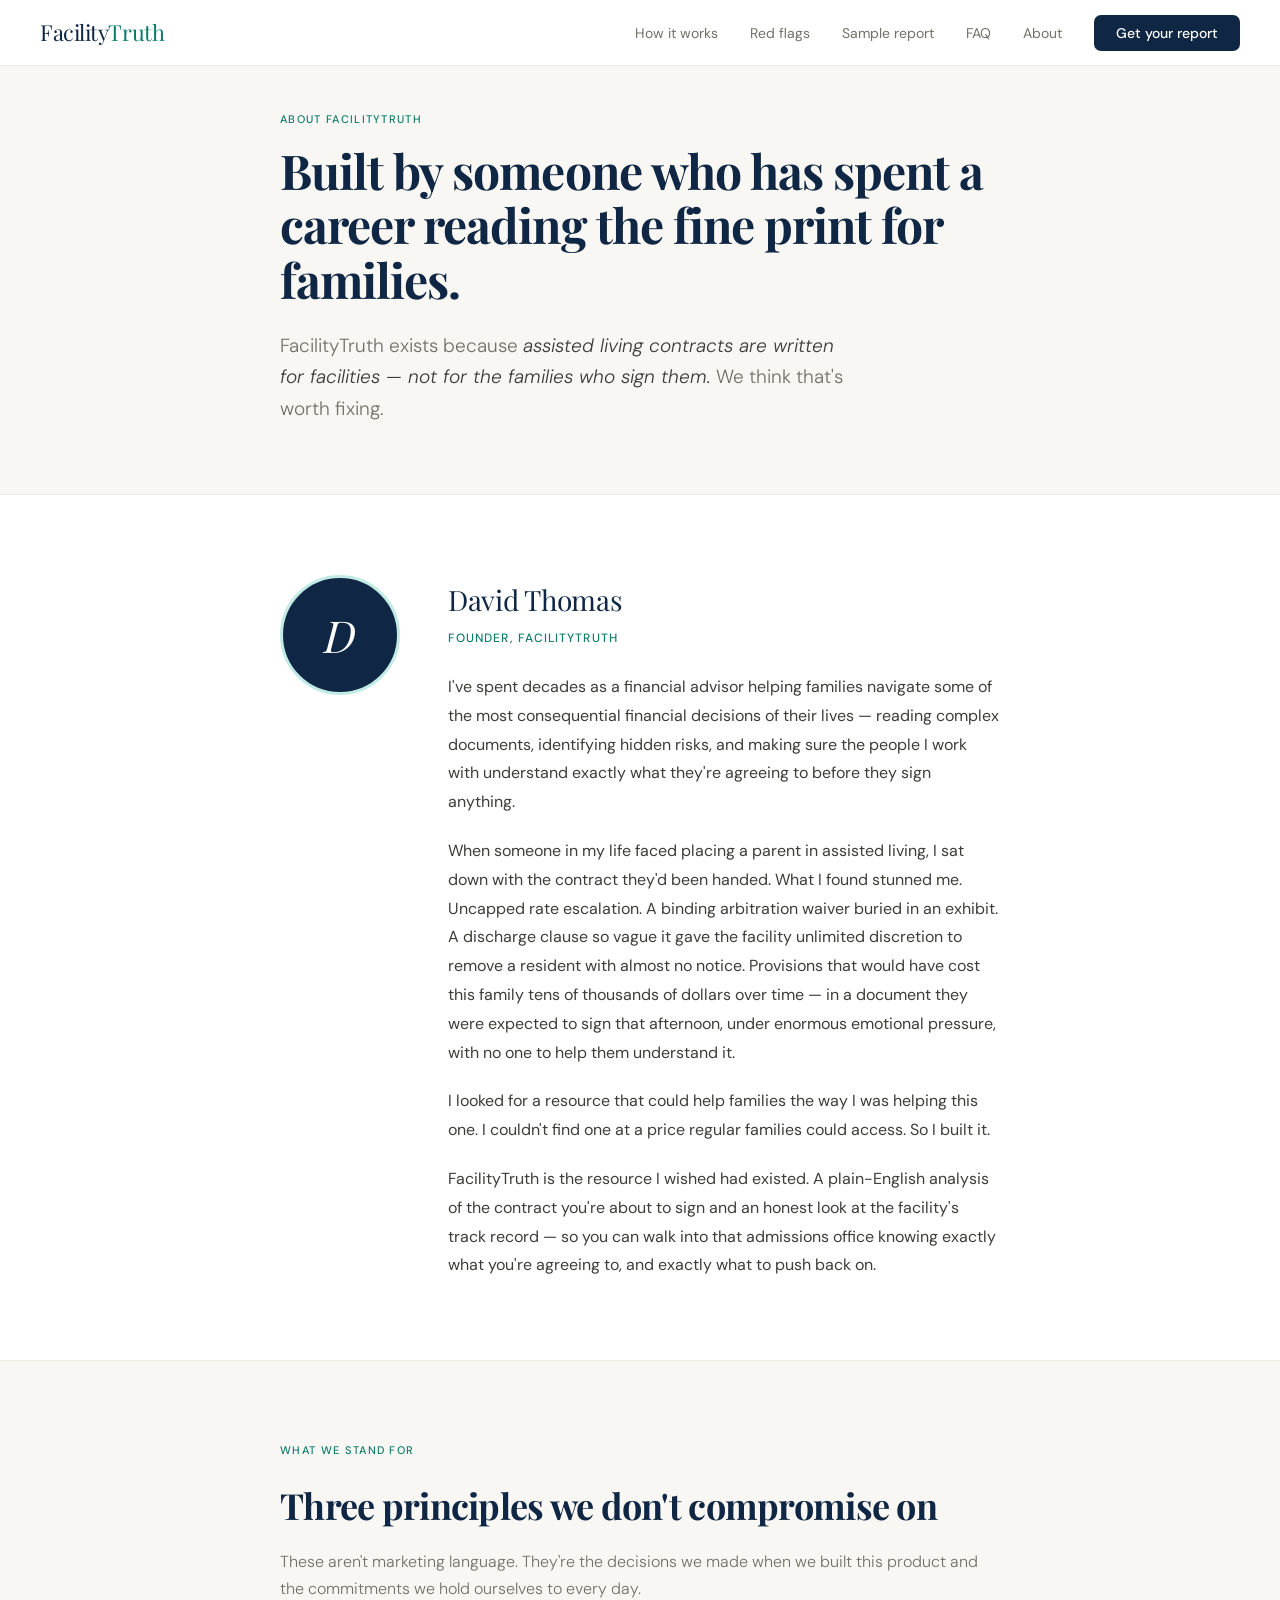
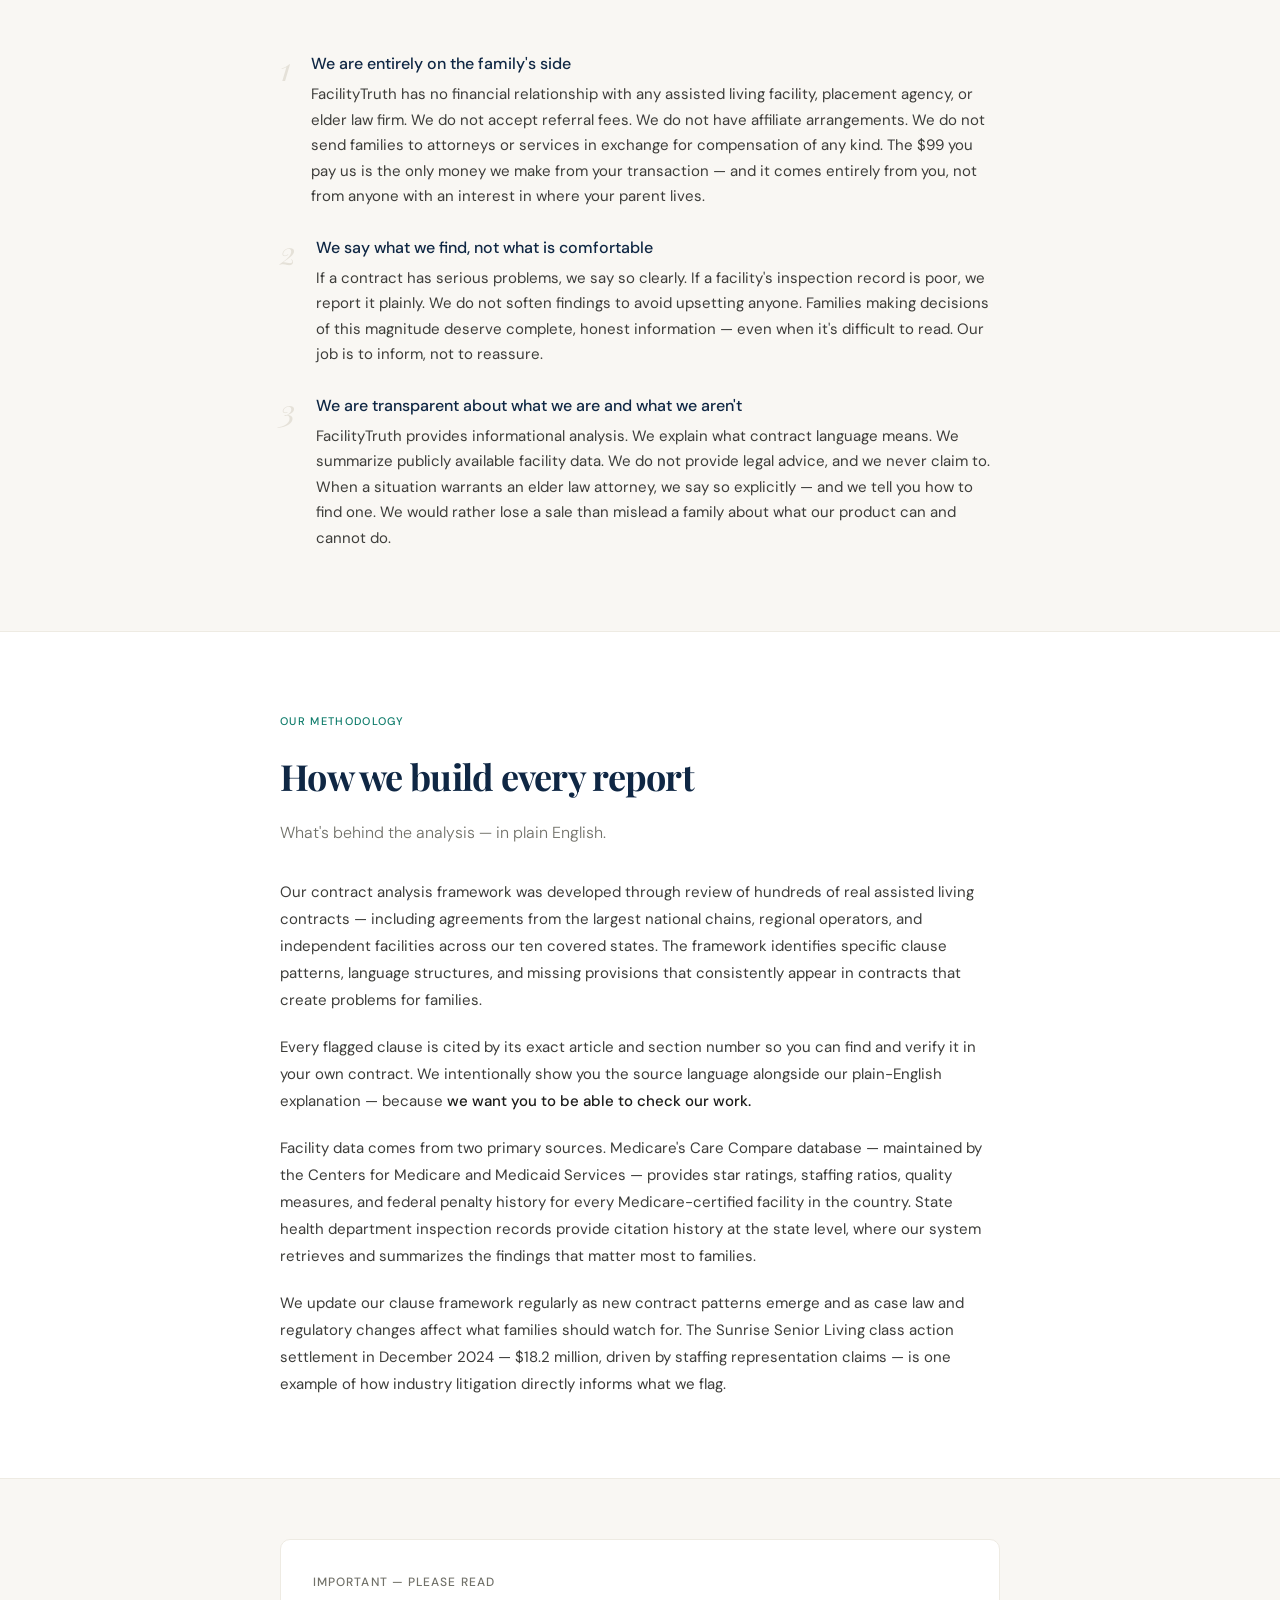
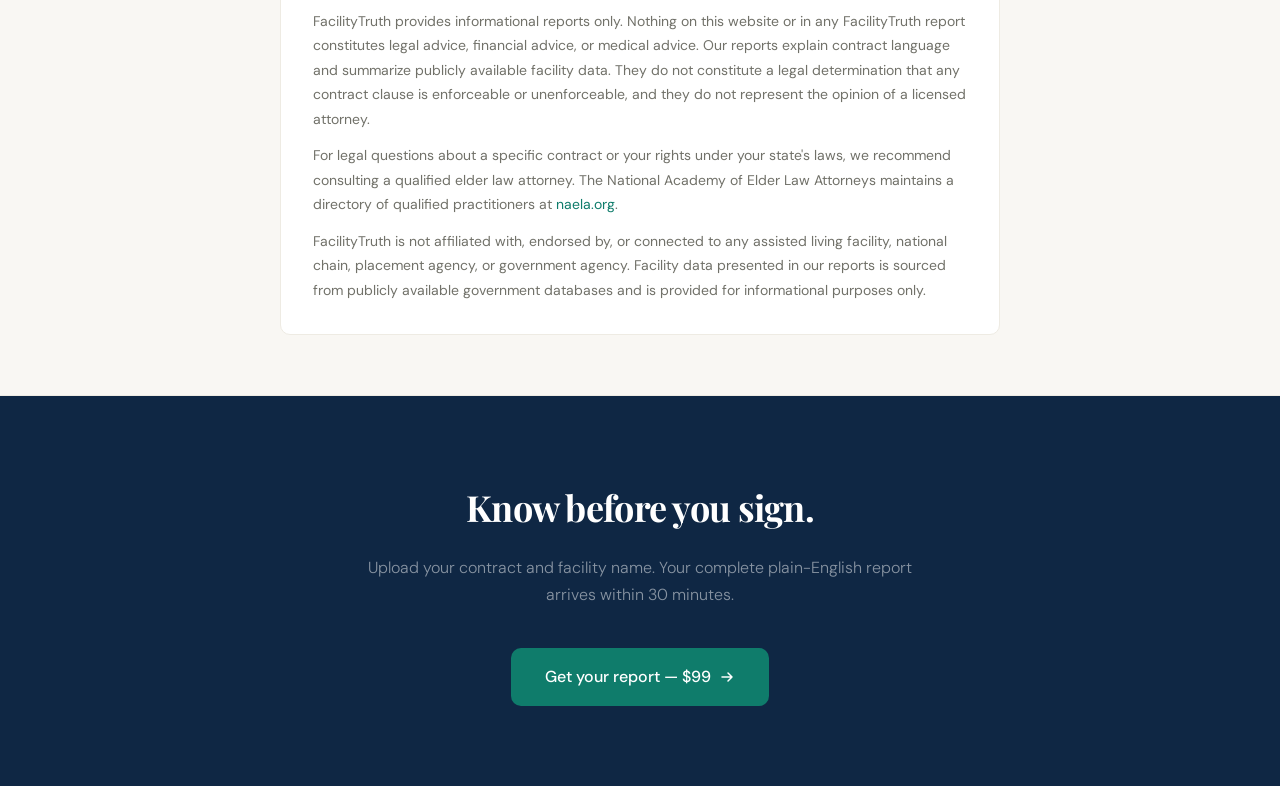
==== about.html @ b8c44426 "Add files via upload" ====
<!DOCTYPE html>
<html lang="en">
<head>
<meta charset="UTF-8">
<meta name="viewport" content="width=device-width, initial-scale=1.0">
<title>About — FacilityTruth</title>
<meta name="description" content="FacilityTruth was built by David Thomas, a financial advisor with decades of experience helping families navigate complex financial decisions.">
<link rel="preconnect" href="https://fonts.googleapis.com">
<link href="https://fonts.googleapis.com/css2?family=Playfair+Display:ital,wght@0,400;0,600;1,400&family=DM+Sans:opsz,wght@9..40,300;9..40,400;9..40,500&display=swap" rel="stylesheet">
<style>
  :root {
    --navy:#0f2744;--navy2:#1a3a5c;--teal:#0f7c6b;--teal2:#1a9e8a;
    --teal-lt:#e8f6f4;--teal-md:#c2ebe5;
    --ink:#1c1c1a;--ink2:#3d3d3a;--ink3:#717169;
    --paper:#f9f7f3;--paper2:#eeebe3;--paper3:#e5e1d8;--white:#ffffff;
    --green:#2a7d4a;--green-lt:#edf7f0;--green-md:#b8e0c8;
    --serif:'Playfair Display',Georgia,serif;
    --sans:'DM Sans',system-ui,sans-serif;
    --radius:10px;
    --shadow-lg:0 8px 40px rgba(15,39,68,0.10);
  }
  *,*::before,*::after{box-sizing:border-box;margin:0;padding:0;}
  html{scroll-behavior:smooth;}
  body{font-family:var(--sans);background:var(--white);color:var(--ink);font-size:17px;line-height:1.75;-webkit-font-smoothing:antialiased;}

  nav{position:fixed;top:0;left:0;right:0;z-index:100;background:rgba(255,255,255,0.96);backdrop-filter:blur(10px);border-bottom:1px solid var(--paper2);padding:0 2.5rem;height:66px;display:flex;align-items:center;justify-content:space-between;}
  .nav-logo{font-family:var(--serif);font-size:22px;color:var(--navy);text-decoration:none;letter-spacing:-0.02em;}
  .nav-logo span{color:var(--teal);}
  .nav-links{display:flex;align-items:center;gap:2rem;list-style:none;}
  .nav-links a{color:var(--ink3);text-decoration:none;font-size:14px;transition:color 0.2s;}
  .nav-links a:hover{color:var(--navy);}
  .nav-cta{background:var(--navy)!important;color:var(--white)!important;padding:9px 22px!important;border-radius:7px!important;font-weight:500!important;font-size:14px!important;}
  .nav-cta:hover{background:var(--navy2)!important;color:var(--white)!important;}

  /* HERO */
  .about-hero{background:var(--paper);border-bottom:1px solid var(--paper2);padding:110px 2.5rem 70px;}
  .about-hero-inner{max-width:720px;margin:0 auto;}
  .section-label{font-size:11px;font-weight:500;letter-spacing:0.12em;text-transform:uppercase;color:var(--teal);margin-bottom:0.875rem;}
  .about-hero h1{font-family:var(--serif);font-size:clamp(28px,4vw,48px);color:var(--navy);line-height:1.13;letter-spacing:-0.02em;margin-bottom:1.5rem;}
  .about-hero-sub{font-size:19px;color:var(--ink3);font-weight:300;line-height:1.65;max-width:580px;}
  .about-hero-sub em{font-style:italic;color:var(--ink2);}

  /* FOUNDER */
  .founder{background:var(--white);padding:80px 2.5rem;border-bottom:1px solid var(--paper2);}
  .founder-inner{max-width:720px;margin:0 auto;display:grid;grid-template-columns:auto 1fr;gap:3rem;align-items:start;}
  .founder-avatar{width:120px;height:120px;background:var(--navy);border-radius:50%;display:flex;align-items:center;justify-content:center;font-family:var(--serif);font-size:44px;color:var(--white);flex-shrink:0;border:3px solid var(--teal-md);font-style:italic;}
  .founder-name{font-family:var(--serif);font-size:28px;color:var(--navy);letter-spacing:-0.01em;margin-bottom:4px;}
  .founder-role{font-size:12px;font-weight:500;color:var(--teal);letter-spacing:0.09em;text-transform:uppercase;margin-bottom:1.5rem;}
  .founder-bio p{font-size:16px;color:var(--ink2);line-height:1.8;margin-bottom:1.25rem;}
  .founder-bio p:last-child{margin-bottom:0;}
  .founder-bio p em{font-style:italic;font-family:var(--serif);font-size:17px;color:var(--ink);}

  /* PRINCIPLES */
  .principles{background:var(--paper);padding:80px 2.5rem;border-bottom:1px solid var(--paper2);}
  .principles-inner{max-width:720px;margin:0 auto;}
  .principles h2{font-family:var(--serif);font-size:clamp(24px,3vw,36px);color:var(--navy);letter-spacing:-0.02em;margin-bottom:0.75rem;}
  .principles-sub{font-size:16px;color:var(--ink3);font-weight:300;margin-bottom:3rem;line-height:1.65;}
  .principle-list{display:flex;flex-direction:column;gap:1.5rem;}
  .principle-item{display:grid;grid-template-columns:auto 1fr;gap:1.25rem;align-items:start;}
  .principle-num{font-family:var(--serif);font-size:32px;color:var(--paper3);line-height:1;font-style:italic;padding-top:2px;}
  .principle-title{font-size:16px;font-weight:500;color:var(--navy);margin-bottom:4px;}
  .principle-body{font-size:15px;color:var(--ink2);line-height:1.7;}

  /* METHODOLOGY */
  .methodology{background:var(--white);padding:80px 2.5rem;border-bottom:1px solid var(--paper2);}
  .methodology-inner{max-width:720px;margin:0 auto;}
  .methodology h2{font-family:var(--serif);font-size:clamp(24px,3vw,36px);color:var(--navy);letter-spacing:-0.02em;margin-bottom:0.75rem;}
  .methodology-sub{font-size:16px;color:var(--ink3);font-weight:300;margin-bottom:2rem;line-height:1.65;}
  .methodology-body p{font-size:15px;color:var(--ink2);line-height:1.8;margin-bottom:1.25rem;}
  .methodology-body p:last-child{margin-bottom:0;}
  .methodology-body strong{color:var(--ink);font-weight:500;}

  /* DISCLAIMER */
  .disclaimer{background:var(--paper);padding:60px 2.5rem;border-bottom:1px solid var(--paper2);}
  .disclaimer-inner{max-width:720px;margin:0 auto;}
  .disclaimer-box{background:var(--white);border:1px solid var(--paper2);border-radius:var(--radius);padding:2rem;}
  .disclaimer-title{font-size:12px;font-weight:500;letter-spacing:0.09em;text-transform:uppercase;color:var(--ink3);margin-bottom:1rem;}
  .disclaimer-body p{font-size:14px;color:var(--ink3);line-height:1.75;margin-bottom:0.75rem;}
  .disclaimer-body p:last-child{margin-bottom:0;}
  .disclaimer-body a{color:var(--teal);text-decoration:none;}
  .disclaimer-body a:hover{text-decoration:underline;}

  /* CTA */
  .about-cta{background:var(--navy);padding:80px 2.5rem;}
  .about-cta-inner{max-width:560px;margin:0 auto;text-align:center;}
  .about-cta h2{font-family:var(--serif);font-size:clamp(24px,3vw,36px);color:var(--white);letter-spacing:-0.02em;margin-bottom:1rem;}
  .about-cta p{font-size:16px;color:rgba(255,255,255,0.5);font-weight:300;margin-bottom:2.5rem;line-height:1.65;}
  .btn-cta{background:var(--teal);color:var(--white);padding:15px 34px;border-radius:var(--radius);font-size:16px;font-weight:500;text-decoration:none;display:inline-flex;align-items:center;gap:8px;transition:background 0.2s,transform 0.15s;}
  .btn-cta:hover{background:var(--teal2);transform:translateY(-1px);}

  @media(max-width:640px){
    .nav-links{display:none;}
    .founder-inner{grid-template-columns:1fr;}
    .founder-avatar{width:80px;height:80px;font-size:30px;}
    .principle-item{grid-template-columns:1fr;}
    .principle-num{display:none;}
  }
</style>
</head>
<body>

<nav>
  <a href="index.html" class="nav-logo">Facility<span>Truth</span></a>
  <ul class="nav-links">
    <li><a href="how-it-works.html">How it works</a></li>
    <li><a href="red-flags.html">Red flags</a></li>
    <li><a href="sample-report.html">Sample report</a></li>
    <li><a href="faq.html">FAQ</a></li>
    <li><a href="about.html">About</a></li>
    <li><a href="index.html#get-report" class="nav-cta">Get your report</a></li>
  </ul>
</nav>

<!-- HERO -->
<section class="about-hero">
  <div class="about-hero-inner">
    <div class="section-label">About FacilityTruth</div>
    <h1>Built by someone who has spent a career reading the fine print for families.</h1>
    <p class="about-hero-sub">FacilityTruth exists because <em>assisted living contracts are written for facilities — not for the families who sign them.</em> We think that's worth fixing.</p>
  </div>
</section>

<!-- FOUNDER -->
<section class="founder">
  <div class="founder-inner">
    <div class="founder-avatar">D</div>
    <div>
      <div class="founder-name">David Thomas</div>
      <div class="founder-role">Founder, FacilityTruth</div>
      <div class="founder-bio">
        <p>I've spent decades as a financial advisor helping families navigate some of the most consequential financial decisions of their lives — reading complex documents, identifying hidden risks, and making sure the people I work with understand exactly what they're agreeing to before they sign anything.</p>
        <p>When someone in my life faced placing a parent in assisted living, I sat down with the contract they'd been handed. What I found stunned me. Uncapped rate escalation. A binding arbitration waiver buried in an exhibit. A discharge clause so vague it gave the facility unlimited discretion to remove a resident with almost no notice. Provisions that would have cost this family tens of thousands of dollars over time — in a document they were expected to sign that afternoon, under enormous emotional pressure, with no one to help them understand it.</p>
        <p>I looked for a resource that could help families the way I was helping this one. I couldn't find one at a price regular families could access. So I built it.</p>
        <p>FacilityTruth is the resource I wished had existed. A plain-English analysis of the contract you're about to sign and an honest look at the facility's track record — so you can walk into that admissions office knowing exactly what you're agreeing to, and exactly what to push back on.</p>
      </div>
    </div>
  </div>
</section>

<!-- PRINCIPLES -->
<section class="principles">
  <div class="principles-inner">
    <div class="section-label">What we stand for</div>
    <h2>Three principles we don't compromise on</h2>
    <p class="principles-sub">These aren't marketing language. They're the decisions we made when we built this product and the commitments we hold ourselves to every day.</p>
    <div class="principle-list">
      <div class="principle-item">
        <div class="principle-num">1</div>
        <div>
          <div class="principle-title">We are entirely on the family's side</div>
          <div class="principle-body">FacilityTruth has no financial relationship with any assisted living facility, placement agency, or elder law firm. We do not accept referral fees. We do not have affiliate arrangements. We do not send families to attorneys or services in exchange for compensation of any kind. The $99 you pay us is the only money we make from your transaction — and it comes entirely from you, not from anyone with an interest in where your parent lives.</div>
        </div>
      </div>
      <div class="principle-item">
        <div class="principle-num">2</div>
        <div>
          <div class="principle-title">We say what we find, not what is comfortable</div>
          <div class="principle-body">If a contract has serious problems, we say so clearly. If a facility's inspection record is poor, we report it plainly. We do not soften findings to avoid upsetting anyone. Families making decisions of this magnitude deserve complete, honest information — even when it's difficult to read. Our job is to inform, not to reassure.</div>
        </div>
      </div>
      <div class="principle-item">
        <div class="principle-num">3</div>
        <div>
          <div class="principle-title">We are transparent about what we are and what we aren't</div>
          <div class="principle-body">FacilityTruth provides informational analysis. We explain what contract language means. We summarize publicly available facility data. We do not provide legal advice, and we never claim to. When a situation warrants an elder law attorney, we say so explicitly — and we tell you how to find one. We would rather lose a sale than mislead a family about what our product can and cannot do.</div>
        </div>
      </div>
    </div>
  </div>
</section>

<!-- METHODOLOGY -->
<section class="methodology">
  <div class="methodology-inner">
    <div class="section-label">Our methodology</div>
    <h2>How we build every report</h2>
    <p class="methodology-sub">What's behind the analysis — in plain English.</p>
    <div class="methodology-body">
      <p>Our contract analysis framework was developed through review of hundreds of real assisted living contracts — including agreements from the largest national chains, regional operators, and independent facilities across our ten covered states. The framework identifies specific clause patterns, language structures, and missing provisions that consistently appear in contracts that create problems for families.</p>
      <p>Every flagged clause is cited by its exact article and section number so you can find and verify it in your own contract. We intentionally show you the source language alongside our plain-English explanation — because <strong>we want you to be able to check our work.</strong></p>
      <p>Facility data comes from two primary sources. Medicare's Care Compare database — maintained by the Centers for Medicare and Medicaid Services — provides star ratings, staffing ratios, quality measures, and federal penalty history for every Medicare-certified facility in the country. State health department inspection records provide citation history at the state level, where our system retrieves and summarizes the findings that matter most to families.</p>
      <p>We update our clause framework regularly as new contract patterns emerge and as case law and regulatory changes affect what families should watch for. The Sunrise Senior Living class action settlement in December 2024 — $18.2 million, driven by staffing representation claims — is one example of how industry litigation directly informs what we flag.</p>
    </div>
  </div>
</section>

<!-- DISCLAIMER -->
<section class="disclaimer">
  <div class="disclaimer-inner">
    <div class="disclaimer-box">
      <div class="disclaimer-title">Important — please read</div>
      <div class="disclaimer-body">
        <p>FacilityTruth provides informational reports only. Nothing on this website or in any FacilityTruth report constitutes legal advice, financial advice, or medical advice. Our reports explain contract language and summarize publicly available facility data. They do not constitute a legal determination that any contract clause is enforceable or unenforceable, and they do not represent the opinion of a licensed attorney.</p>
        <p>For legal questions about a specific contract or your rights under your state's laws, we recommend consulting a qualified elder law attorney. The National Academy of Elder Law Attorneys maintains a directory of qualified practitioners at <a href="https://www.naela.org" target="_blank" rel="noopener">naela.org</a>.</p>
        <p>FacilityTruth is not affiliated with, endorsed by, or connected to any assisted living facility, national chain, placement agency, or government agency. Facility data presented in our reports is sourced from publicly available government databases and is provided for informational purposes only.</p>
      </div>
    </div>
  </div>
</section>

<!-- CTA -->
<section class="about-cta">
  <div class="about-cta-inner">
    <h2>Know before you sign.</h2>
    <p>Upload your contract and facility name. Your complete plain-English report arrives within 30 minutes.</p>
    <a href="index.html#get-report" class="btn-cta">
      Get your report — $99
      <svg width="16" height="16" viewBox="0 0 16 16" fill="none"><path d="M3 8h10M9 4l4 4-4 4" stroke="currentColor" stroke-width="1.5" stroke-linecap="round" stroke-linejoin="round"/></svg>
    </a>
  </div>
</section>

</body>
</html>
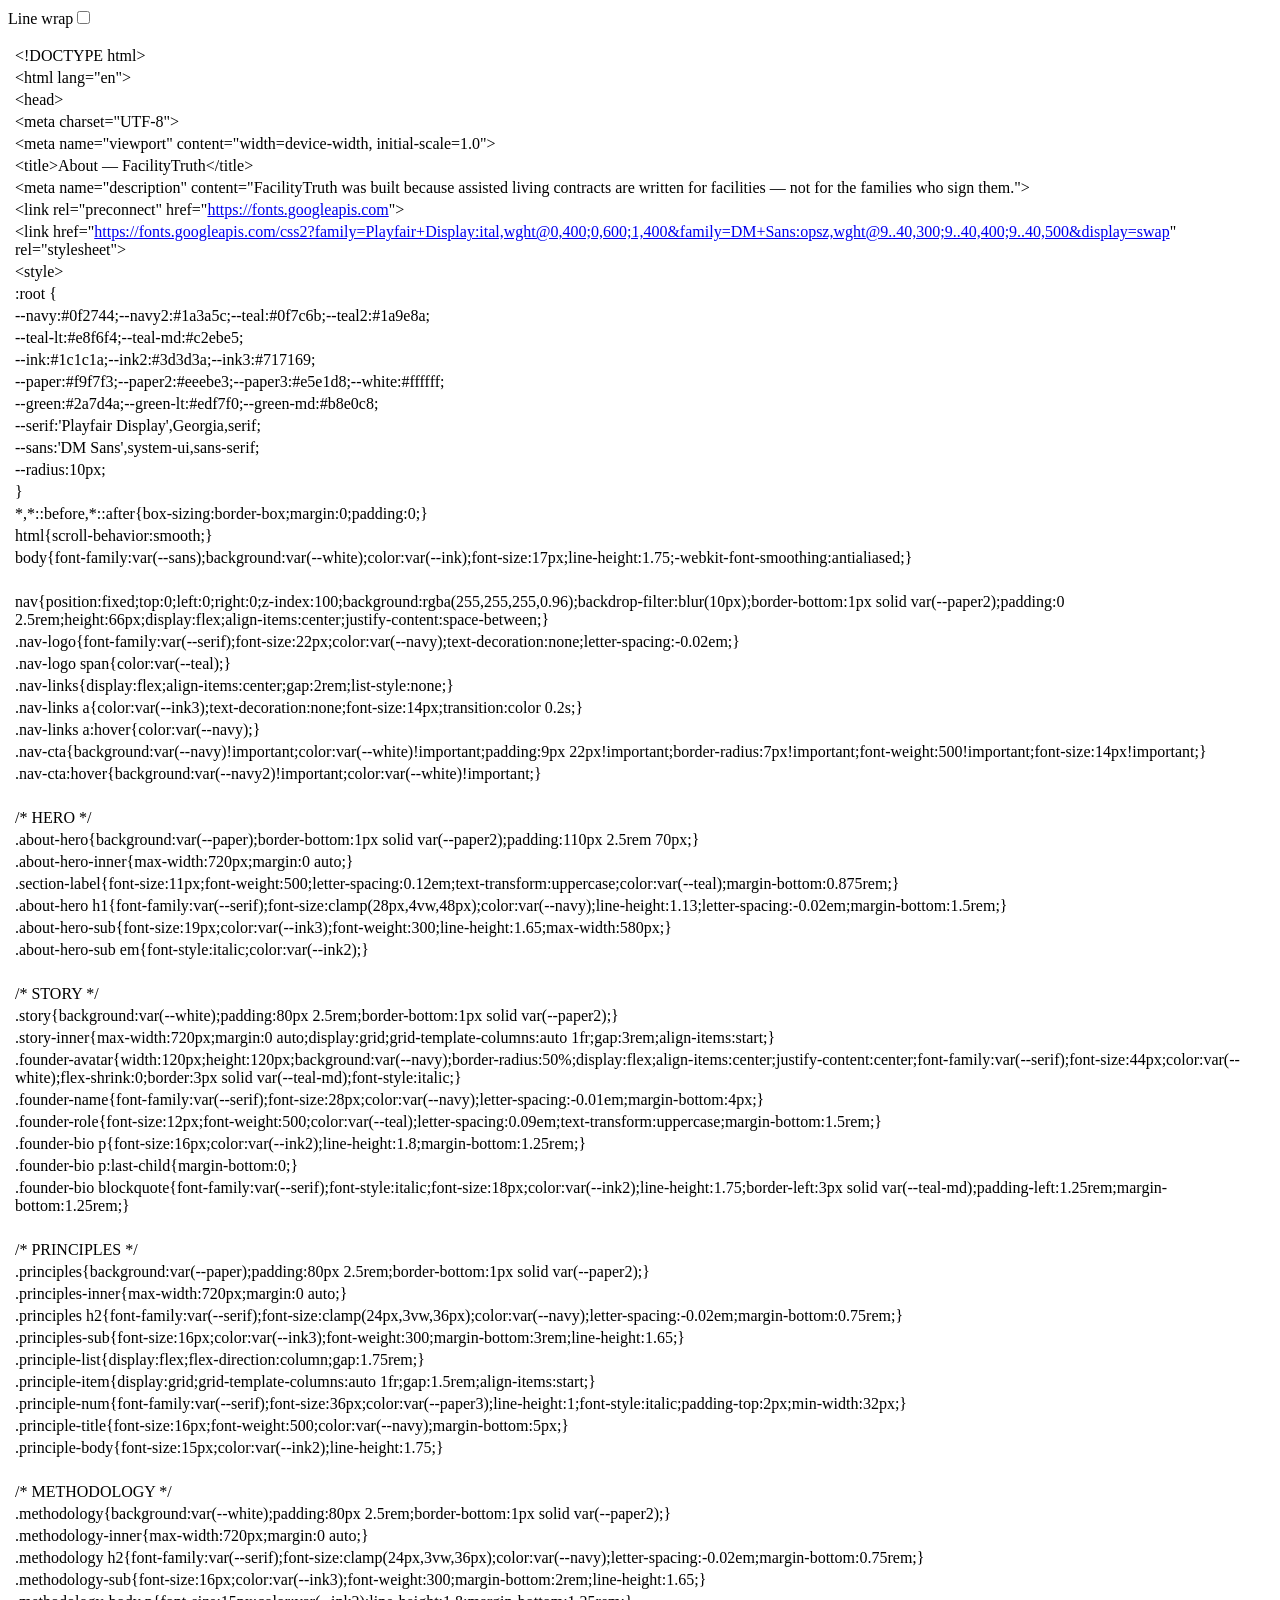
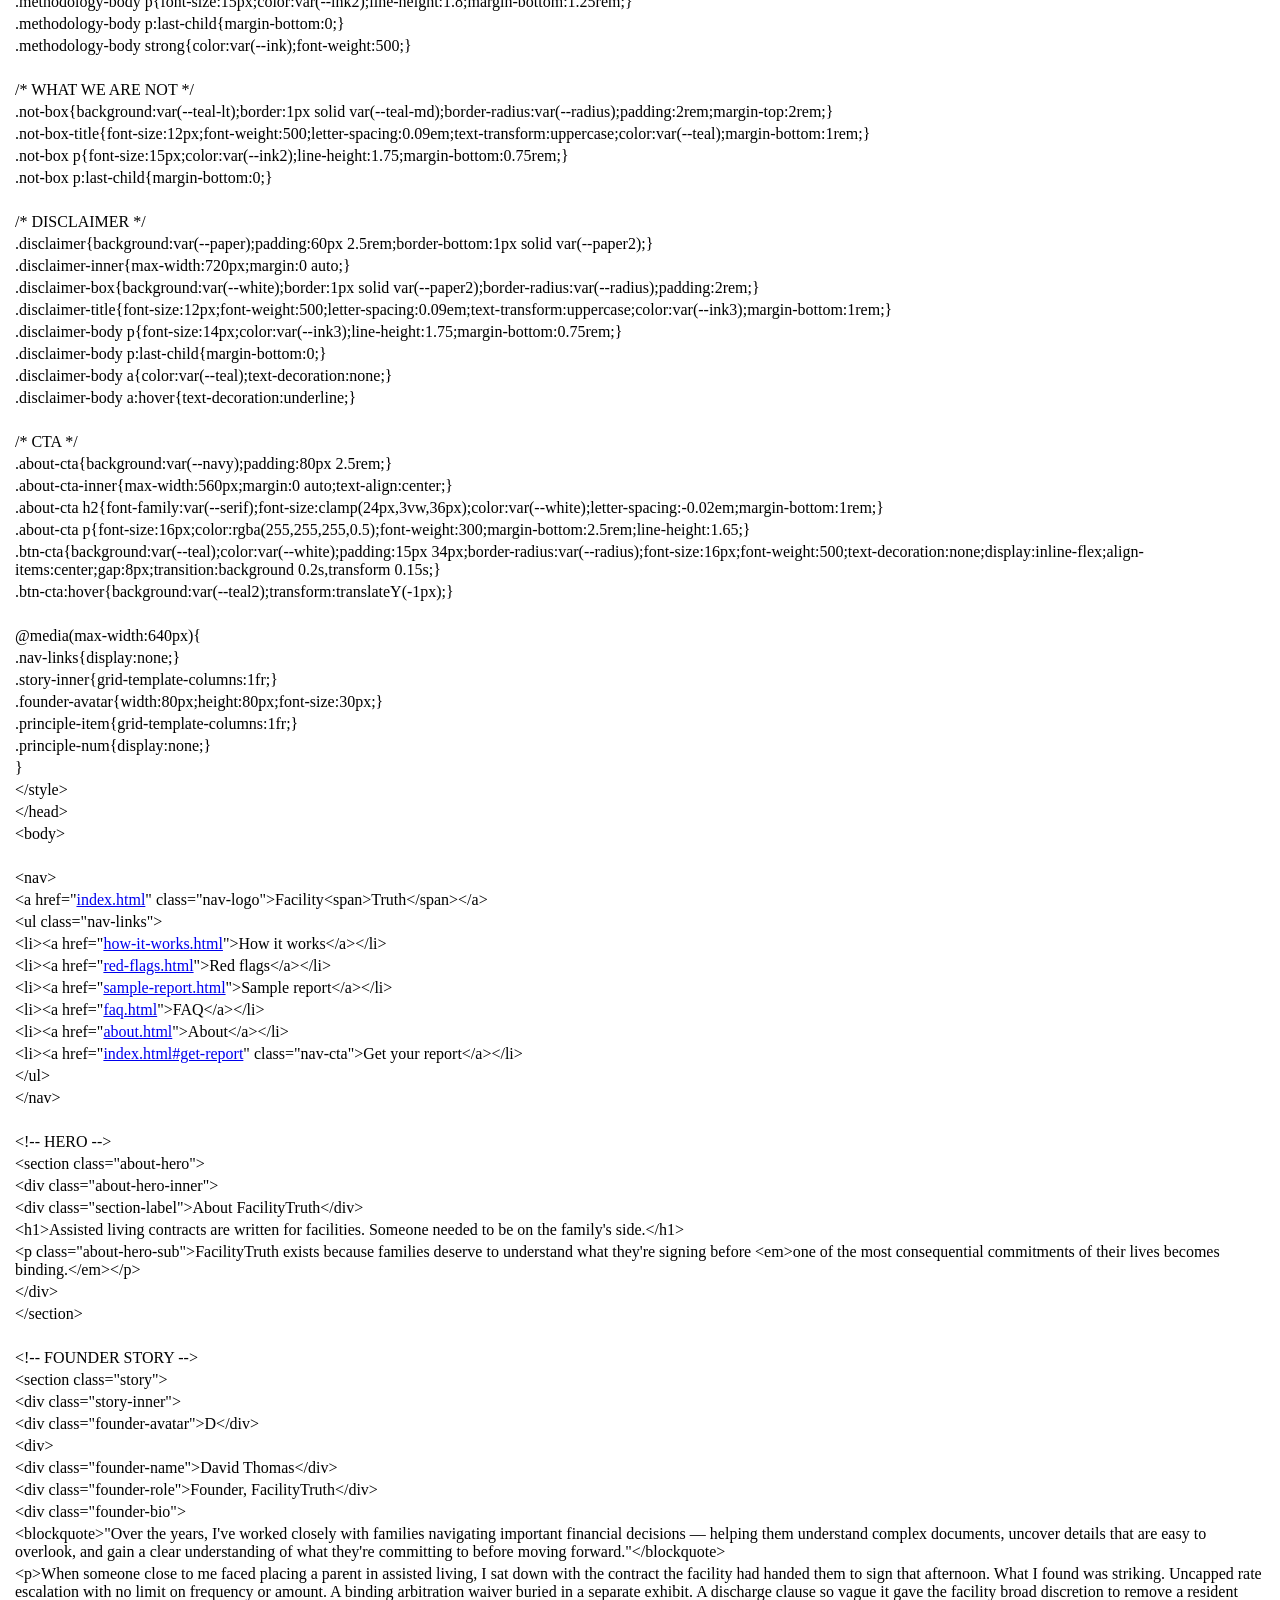
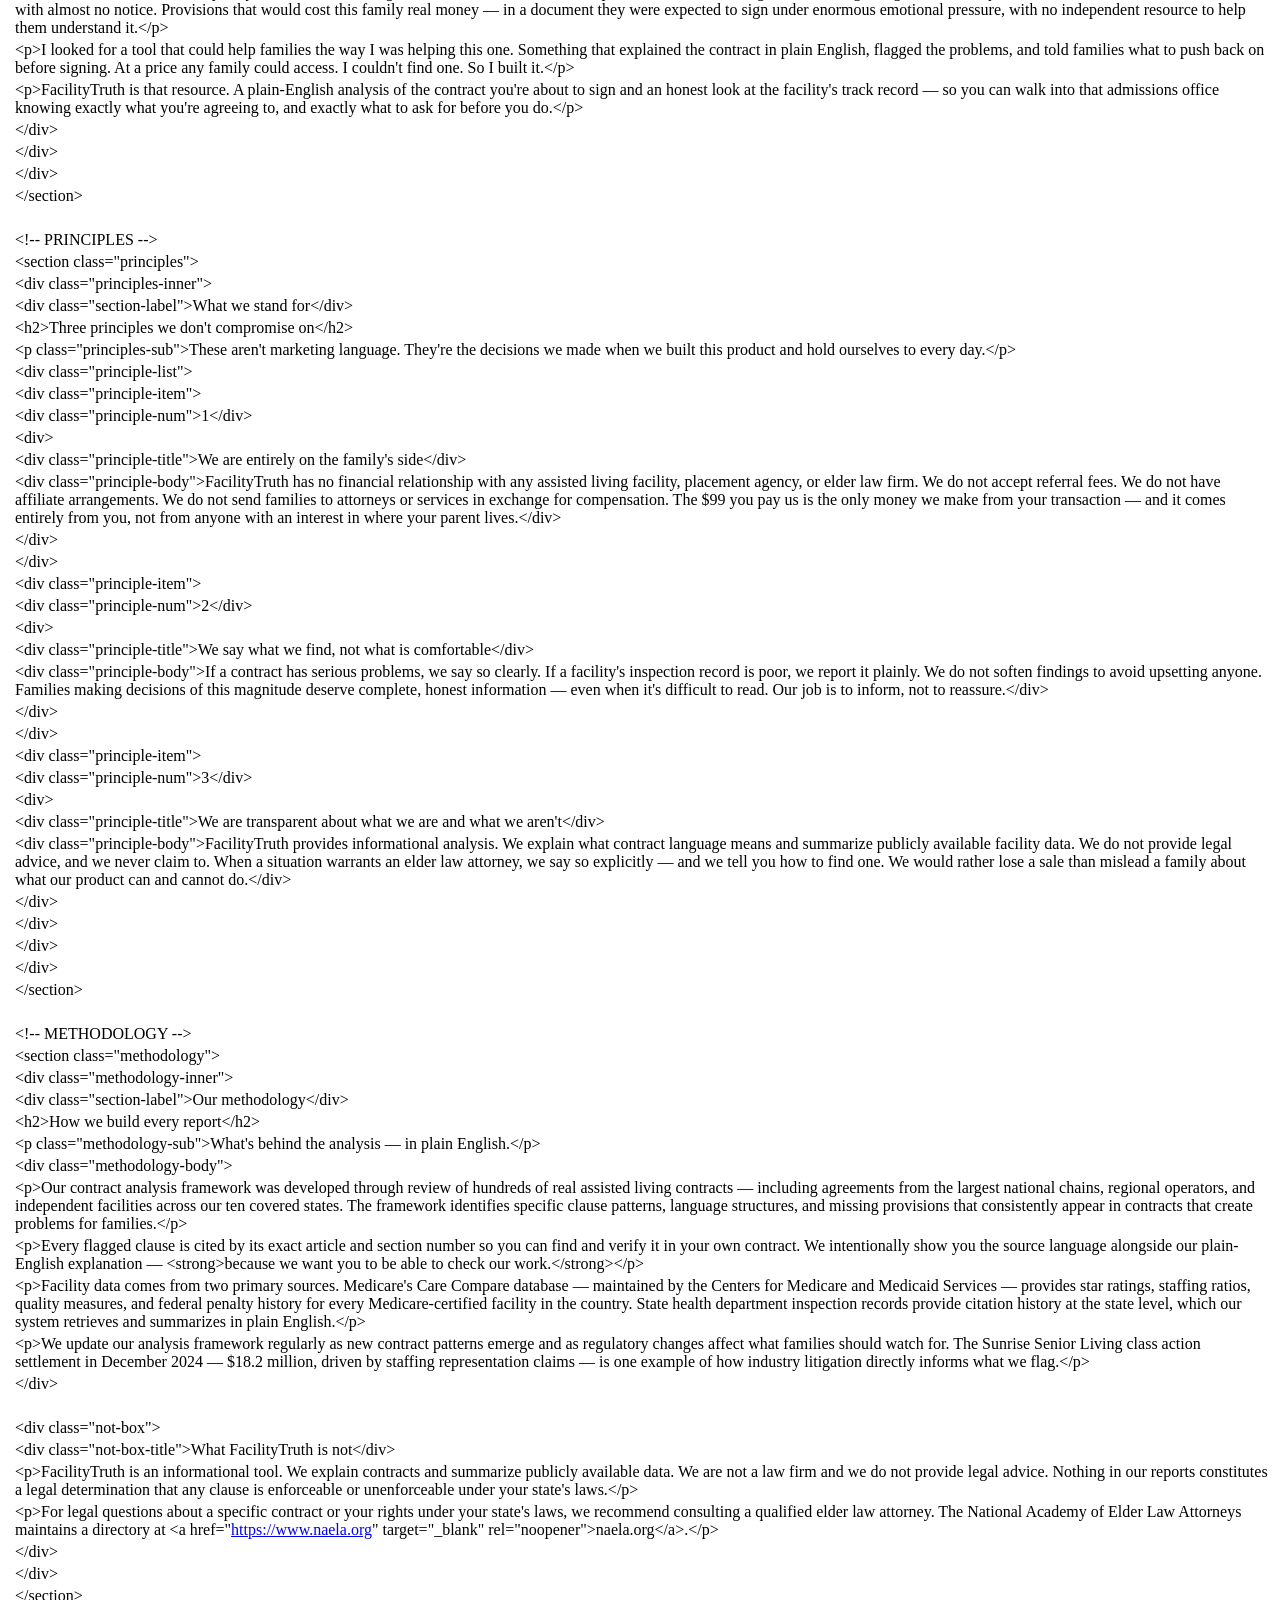
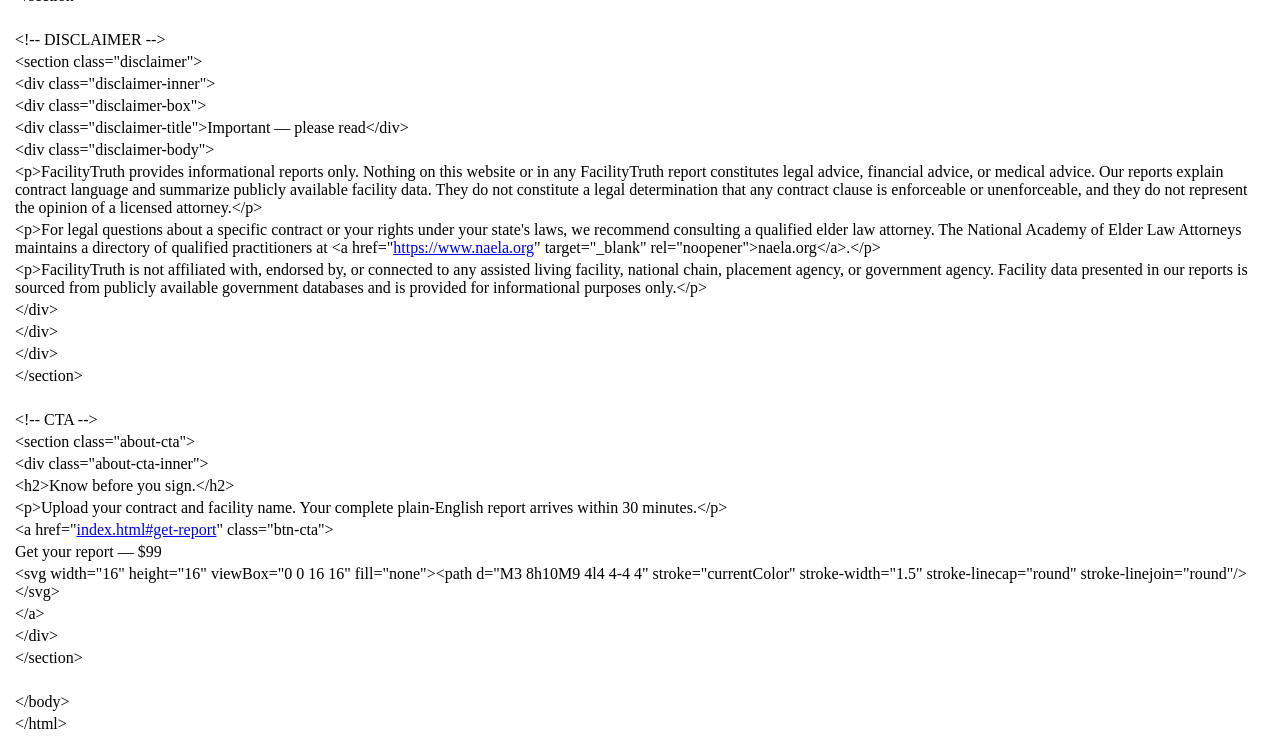
==== commit 85ee9723: "Add files via upload" ====
--- a/about.html
+++ b/about.html
@@ -1,214 +1,3 @@
-<!DOCTYPE html>
-<html lang="en">
-<head>
-<meta charset="UTF-8">
-<meta name="viewport" content="width=device-width, initial-scale=1.0">
-<title>About — FacilityTruth</title>
-<meta name="description" content="FacilityTruth was built by David Thomas, a financial advisor with decades of experience helping families navigate complex financial decisions.">
-<link rel="preconnect" href="https://fonts.googleapis.com">
-<link href="https://fonts.googleapis.com/css2?family=Playfair+Display:ital,wght@0,400;0,600;1,400&family=DM+Sans:opsz,wght@9..40,300;9..40,400;9..40,500&display=swap" rel="stylesheet">
-<style>
-  :root {
-    --navy:#0f2744;--navy2:#1a3a5c;--teal:#0f7c6b;--teal2:#1a9e8a;
-    --teal-lt:#e8f6f4;--teal-md:#c2ebe5;
-    --ink:#1c1c1a;--ink2:#3d3d3a;--ink3:#717169;
-    --paper:#f9f7f3;--paper2:#eeebe3;--paper3:#e5e1d8;--white:#ffffff;
-    --green:#2a7d4a;--green-lt:#edf7f0;--green-md:#b8e0c8;
-    --serif:'Playfair Display',Georgia,serif;
-    --sans:'DM Sans',system-ui,sans-serif;
-    --radius:10px;
-    --shadow-lg:0 8px 40px rgba(15,39,68,0.10);
-  }
-  *,*::before,*::after{box-sizing:border-box;margin:0;padding:0;}
-  html{scroll-behavior:smooth;}
-  body{font-family:var(--sans);background:var(--white);color:var(--ink);font-size:17px;line-height:1.75;-webkit-font-smoothing:antialiased;}
 
-  nav{position:fixed;top:0;left:0;right:0;z-index:100;background:rgba(255,255,255,0.96);backdrop-filter:blur(10px);border-bottom:1px solid var(--paper2);padding:0 2.5rem;height:66px;display:flex;align-items:center;justify-content:space-between;}
-  .nav-logo{font-family:var(--serif);font-size:22px;color:var(--navy);text-decoration:none;letter-spacing:-0.02em;}
-  .nav-logo span{color:var(--teal);}
-  .nav-links{display:flex;align-items:center;gap:2rem;list-style:none;}
-  .nav-links a{color:var(--ink3);text-decoration:none;font-size:14px;transition:color 0.2s;}
-  .nav-links a:hover{color:var(--navy);}
-  .nav-cta{background:var(--navy)!important;color:var(--white)!important;padding:9px 22px!important;border-radius:7px!important;font-weight:500!important;font-size:14px!important;}
-  .nav-cta:hover{background:var(--navy2)!important;color:var(--white)!important;}
-
-  /* HERO */
-  .about-hero{background:var(--paper);border-bottom:1px solid var(--paper2);padding:110px 2.5rem 70px;}
-  .about-hero-inner{max-width:720px;margin:0 auto;}
-  .section-label{font-size:11px;font-weight:500;letter-spacing:0.12em;text-transform:uppercase;color:var(--teal);margin-bottom:0.875rem;}
-  .about-hero h1{font-family:var(--serif);font-size:clamp(28px,4vw,48px);color:var(--navy);line-height:1.13;letter-spacing:-0.02em;margin-bottom:1.5rem;}
-  .about-hero-sub{font-size:19px;color:var(--ink3);font-weight:300;line-height:1.65;max-width:580px;}
-  .about-hero-sub em{font-style:italic;color:var(--ink2);}
-
-  /* FOUNDER */
-  .founder{background:var(--white);padding:80px 2.5rem;border-bottom:1px solid var(--paper2);}
-  .founder-inner{max-width:720px;margin:0 auto;display:grid;grid-template-columns:auto 1fr;gap:3rem;align-items:start;}
-  .founder-avatar{width:120px;height:120px;background:var(--navy);border-radius:50%;display:flex;align-items:center;justify-content:center;font-family:var(--serif);font-size:44px;color:var(--white);flex-shrink:0;border:3px solid var(--teal-md);font-style:italic;}
-  .founder-name{font-family:var(--serif);font-size:28px;color:var(--navy);letter-spacing:-0.01em;margin-bottom:4px;}
-  .founder-role{font-size:12px;font-weight:500;color:var(--teal);letter-spacing:0.09em;text-transform:uppercase;margin-bottom:1.5rem;}
-  .founder-bio p{font-size:16px;color:var(--ink2);line-height:1.8;margin-bottom:1.25rem;}
-  .founder-bio p:last-child{margin-bottom:0;}
-  .founder-bio p em{font-style:italic;font-family:var(--serif);font-size:17px;color:var(--ink);}
-
-  /* PRINCIPLES */
-  .principles{background:var(--paper);padding:80px 2.5rem;border-bottom:1px solid var(--paper2);}
-  .principles-inner{max-width:720px;margin:0 auto;}
-  .principles h2{font-family:var(--serif);font-size:clamp(24px,3vw,36px);color:var(--navy);letter-spacing:-0.02em;margin-bottom:0.75rem;}
-  .principles-sub{font-size:16px;color:var(--ink3);font-weight:300;margin-bottom:3rem;line-height:1.65;}
-  .principle-list{display:flex;flex-direction:column;gap:1.5rem;}
-  .principle-item{display:grid;grid-template-columns:auto 1fr;gap:1.25rem;align-items:start;}
-  .principle-num{font-family:var(--serif);font-size:32px;color:var(--paper3);line-height:1;font-style:italic;padding-top:2px;}
-  .principle-title{font-size:16px;font-weight:500;color:var(--navy);margin-bottom:4px;}
-  .principle-body{font-size:15px;color:var(--ink2);line-height:1.7;}
-
-  /* METHODOLOGY */
-  .methodology{background:var(--white);padding:80px 2.5rem;border-bottom:1px solid var(--paper2);}
-  .methodology-inner{max-width:720px;margin:0 auto;}
-  .methodology h2{font-family:var(--serif);font-size:clamp(24px,3vw,36px);color:var(--navy);letter-spacing:-0.02em;margin-bottom:0.75rem;}
-  .methodology-sub{font-size:16px;color:var(--ink3);font-weight:300;margin-bottom:2rem;line-height:1.65;}
-  .methodology-body p{font-size:15px;color:var(--ink2);line-height:1.8;margin-bottom:1.25rem;}
-  .methodology-body p:last-child{margin-bottom:0;}
-  .methodology-body strong{color:var(--ink);font-weight:500;}
-
-  /* DISCLAIMER */
-  .disclaimer{background:var(--paper);padding:60px 2.5rem;border-bottom:1px solid var(--paper2);}
-  .disclaimer-inner{max-width:720px;margin:0 auto;}
-  .disclaimer-box{background:var(--white);border:1px solid var(--paper2);border-radius:var(--radius);padding:2rem;}
-  .disclaimer-title{font-size:12px;font-weight:500;letter-spacing:0.09em;text-transform:uppercase;color:var(--ink3);margin-bottom:1rem;}
-  .disclaimer-body p{font-size:14px;color:var(--ink3);line-height:1.75;margin-bottom:0.75rem;}
-  .disclaimer-body p:last-child{margin-bottom:0;}
-  .disclaimer-body a{color:var(--teal);text-decoration:none;}
-  .disclaimer-body a:hover{text-decoration:underline;}
-
-  /* CTA */
-  .about-cta{background:var(--navy);padding:80px 2.5rem;}
-  .about-cta-inner{max-width:560px;margin:0 auto;text-align:center;}
-  .about-cta h2{font-family:var(--serif);font-size:clamp(24px,3vw,36px);color:var(--white);letter-spacing:-0.02em;margin-bottom:1rem;}
-  .about-cta p{font-size:16px;color:rgba(255,255,255,0.5);font-weight:300;margin-bottom:2.5rem;line-height:1.65;}
-  .btn-cta{background:var(--teal);color:var(--white);padding:15px 34px;border-radius:var(--radius);font-size:16px;font-weight:500;text-decoration:none;display:inline-flex;align-items:center;gap:8px;transition:background 0.2s,transform 0.15s;}
-  .btn-cta:hover{background:var(--teal2);transform:translateY(-1px);}
-
-  @media(max-width:640px){
-    .nav-links{display:none;}
-    .founder-inner{grid-template-columns:1fr;}
-    .founder-avatar{width:80px;height:80px;font-size:30px;}
-    .principle-item{grid-template-columns:1fr;}
-    .principle-num{display:none;}
-  }
-</style>
-</head>
-<body>
-
-<nav>
-  <a href="index.html" class="nav-logo">Facility<span>Truth</span></a>
-  <ul class="nav-links">
-    <li><a href="how-it-works.html">How it works</a></li>
-    <li><a href="red-flags.html">Red flags</a></li>
-    <li><a href="sample-report.html">Sample report</a></li>
-    <li><a href="faq.html">FAQ</a></li>
-    <li><a href="about.html">About</a></li>
-    <li><a href="index.html#get-report" class="nav-cta">Get your report</a></li>
-  </ul>
-</nav>
-
-<!-- HERO -->
-<section class="about-hero">
-  <div class="about-hero-inner">
-    <div class="section-label">About FacilityTruth</div>
-    <h1>Built by someone who has spent a career reading the fine print for families.</h1>
-    <p class="about-hero-sub">FacilityTruth exists because <em>assisted living contracts are written for facilities — not for the families who sign them.</em> We think that's worth fixing.</p>
-  </div>
-</section>
-
-<!-- FOUNDER -->
-<section class="founder">
-  <div class="founder-inner">
-    <div class="founder-avatar">D</div>
-    <div>
-      <div class="founder-name">David Thomas</div>
-      <div class="founder-role">Founder, FacilityTruth</div>
-      <div class="founder-bio">
-        <p>I've spent decades as a financial advisor helping families navigate some of the most consequential financial decisions of their lives — reading complex documents, identifying hidden risks, and making sure the people I work with understand exactly what they're agreeing to before they sign anything.</p>
-        <p>When someone in my life faced placing a parent in assisted living, I sat down with the contract they'd been handed. What I found stunned me. Uncapped rate escalation. A binding arbitration waiver buried in an exhibit. A discharge clause so vague it gave the facility unlimited discretion to remove a resident with almost no notice. Provisions that would have cost this family tens of thousands of dollars over time — in a document they were expected to sign that afternoon, under enormous emotional pressure, with no one to help them understand it.</p>
-        <p>I looked for a resource that could help families the way I was helping this one. I couldn't find one at a price regular families could access. So I built it.</p>
-        <p>FacilityTruth is the resource I wished had existed. A plain-English analysis of the contract you're about to sign and an honest look at the facility's track record — so you can walk into that admissions office knowing exactly what you're agreeing to, and exactly what to push back on.</p>
-      </div>
-    </div>
-  </div>
-</section>
-
-<!-- PRINCIPLES -->
-<section class="principles">
-  <div class="principles-inner">
-    <div class="section-label">What we stand for</div>
-    <h2>Three principles we don't compromise on</h2>
-    <p class="principles-sub">These aren't marketing language. They're the decisions we made when we built this product and the commitments we hold ourselves to every day.</p>
-    <div class="principle-list">
-      <div class="principle-item">
-        <div class="principle-num">1</div>
-        <div>
-          <div class="principle-title">We are entirely on the family's side</div>
-          <div class="principle-body">FacilityTruth has no financial relationship with any assisted living facility, placement agency, or elder law firm. We do not accept referral fees. We do not have affiliate arrangements. We do not send families to attorneys or services in exchange for compensation of any kind. The $99 you pay us is the only money we make from your transaction — and it comes entirely from you, not from anyone with an interest in where your parent lives.</div>
-        </div>
-      </div>
-      <div class="principle-item">
-        <div class="principle-num">2</div>
-        <div>
-          <div class="principle-title">We say what we find, not what is comfortable</div>
-          <div class="principle-body">If a contract has serious problems, we say so clearly. If a facility's inspection record is poor, we report it plainly. We do not soften findings to avoid upsetting anyone. Families making decisions of this magnitude deserve complete, honest information — even when it's difficult to read. Our job is to inform, not to reassure.</div>
-        </div>
-      </div>
-      <div class="principle-item">
-        <div class="principle-num">3</div>
-        <div>
-          <div class="principle-title">We are transparent about what we are and what we aren't</div>
-          <div class="principle-body">FacilityTruth provides informational analysis. We explain what contract language means. We summarize publicly available facility data. We do not provide legal advice, and we never claim to. When a situation warrants an elder law attorney, we say so explicitly — and we tell you how to find one. We would rather lose a sale than mislead a family about what our product can and cannot do.</div>
-        </div>
-      </div>
-    </div>
-  </div>
-</section>
-
-<!-- METHODOLOGY -->
-<section class="methodology">
-  <div class="methodology-inner">
-    <div class="section-label">Our methodology</div>
-    <h2>How we build every report</h2>
-    <p class="methodology-sub">What's behind the analysis — in plain English.</p>
-    <div class="methodology-body">
-      <p>Our contract analysis framework was developed through review of hundreds of real assisted living contracts — including agreements from the largest national chains, regional operators, and independent facilities across our ten covered states. The framework identifies specific clause patterns, language structures, and missing provisions that consistently appear in contracts that create problems for families.</p>
-      <p>Every flagged clause is cited by its exact article and section number so you can find and verify it in your own contract. We intentionally show you the source language alongside our plain-English explanation — because <strong>we want you to be able to check our work.</strong></p>
-      <p>Facility data comes from two primary sources. Medicare's Care Compare database — maintained by the Centers for Medicare and Medicaid Services — provides star ratings, staffing ratios, quality measures, and federal penalty history for every Medicare-certified facility in the country. State health department inspection records provide citation history at the state level, where our system retrieves and summarizes the findings that matter most to families.</p>
-      <p>We update our clause framework regularly as new contract patterns emerge and as case law and regulatory changes affect what families should watch for. The Sunrise Senior Living class action settlement in December 2024 — $18.2 million, driven by staffing representation claims — is one example of how industry litigation directly informs what we flag.</p>
-    </div>
-  </div>
-</section>
-
-<!-- DISCLAIMER -->
-<section class="disclaimer">
-  <div class="disclaimer-inner">
-    <div class="disclaimer-box">
-      <div class="disclaimer-title">Important — please read</div>
-      <div class="disclaimer-body">
-        <p>FacilityTruth provides informational reports only. Nothing on this website or in any FacilityTruth report constitutes legal advice, financial advice, or medical advice. Our reports explain contract language and summarize publicly available facility data. They do not constitute a legal determination that any contract clause is enforceable or unenforceable, and they do not represent the opinion of a licensed attorney.</p>
-        <p>For legal questions about a specific contract or your rights under your state's laws, we recommend consulting a qualified elder law attorney. The National Academy of Elder Law Attorneys maintains a directory of qualified practitioners at <a href="https://www.naela.org" target="_blank" rel="noopener">naela.org</a>.</p>
-        <p>FacilityTruth is not affiliated with, endorsed by, or connected to any assisted living facility, national chain, placement agency, or government agency. Facility data presented in our reports is sourced from publicly available government databases and is provided for informational purposes only.</p>
-      </div>
-    </div>
-  </div>
-</section>
-
-<!-- CTA -->
-<section class="about-cta">
-  <div class="about-cta-inner">
-    <h2>Know before you sign.</h2>
-    <p>Upload your contract and facility name. Your complete plain-English report arrives within 30 minutes.</p>
-    <a href="index.html#get-report" class="btn-cta">
-      Get your report — $99
-      <svg width="16" height="16" viewBox="0 0 16 16" fill="none"><path d="M3 8h10M9 4l4 4-4 4" stroke="currentColor" stroke-width="1.5" stroke-linecap="round" stroke-linejoin="round"/></svg>
-    </a>
-  </div>
-</section>
-
-</body>
-</html>
+<!-- saved from url=(0054)file:///C:/Users/BRECK%20iD/Downloads/about%20(2).html -->
+<html><head><meta http-equiv="Content-Type" content="text/html; charset=UTF-8"><meta name="color-scheme" content="light dark"></head><body><div class="line-gutter-backdrop"></div><form autocomplete="off"><label class="line-wrap-control">Line wrap<input type="checkbox" aria-label="Line wrap"></label></form><table><tbody><tr><td class="line-number" value="1"></td><td class="line-content"><span class="html-doctype">&lt;!DOCTYPE html&gt;</span></td></tr><tr><td class="line-number" value="2"></td><td class="line-content"><span class="html-tag">&lt;html <span class="html-attribute-name">lang</span>="<span class="html-attribute-value">en</span>"&gt;</span></td></tr><tr><td class="line-number" value="3"></td><td class="line-content"><span class="html-tag">&lt;head&gt;</span></td></tr><tr><td class="line-number" value="4"></td><td class="line-content"><span class="html-tag">&lt;meta <span class="html-attribute-name">charset</span>="<span class="html-attribute-value">UTF-8</span>"&gt;</span></td></tr><tr><td class="line-number" value="5"></td><td class="line-content"><span class="html-tag">&lt;meta <span class="html-attribute-name">name</span>="<span class="html-attribute-value">viewport</span>" <span class="html-attribute-name">content</span>="<span class="html-attribute-value">width=device-width, initial-scale=1.0</span>"&gt;</span></td></tr><tr><td class="line-number" value="6"></td><td class="line-content"><span class="html-tag">&lt;title&gt;</span>About — FacilityTruth<span class="html-tag">&lt;/title&gt;</span></td></tr><tr><td class="line-number" value="7"></td><td class="line-content"><span class="html-tag">&lt;meta <span class="html-attribute-name">name</span>="<span class="html-attribute-value">description</span>" <span class="html-attribute-name">content</span>="<span class="html-attribute-value">FacilityTruth was built because assisted living contracts are written for facilities — not for the families who sign them.</span>"&gt;</span></td></tr><tr><td class="line-number" value="8"></td><td class="line-content"><span class="html-tag">&lt;link <span class="html-attribute-name">rel</span>="<span class="html-attribute-value">preconnect</span>" <span class="html-attribute-name">href</span>="<a class="html-attribute-value html-resource-link" target="_blank" href="https://fonts.googleapis.com/" rel="noreferrer noopener">https://fonts.googleapis.com</a>"&gt;</span></td></tr><tr><td class="line-number" value="9"></td><td class="line-content"><span class="html-tag">&lt;link <span class="html-attribute-name">href</span>="<a class="html-attribute-value html-resource-link" target="_blank" href="https://fonts.googleapis.com/css2?family=Playfair+Display:ital,wght@0,400;0,600;1,400&amp;family=DM+Sans:opsz,wght@9..40,300;9..40,400;9..40,500&amp;display=swap" rel="noreferrer noopener">https://fonts.googleapis.com/css2?family=Playfair+Display:ital,wght@0,400;0,600;1,400&amp;family=DM+Sans:opsz,wght@9..40,300;9..40,400;9..40,500&amp;display=swap</a>" <span class="html-attribute-name">rel</span>="<span class="html-attribute-value">stylesheet</span>"&gt;</span></td></tr><tr><td class="line-number" value="10"></td><td class="line-content"><span class="html-tag">&lt;style&gt;</span></td></tr><tr><td class="line-number" value="11"></td><td class="line-content">  :root {</td></tr><tr><td class="line-number" value="12"></td><td class="line-content">    --navy:#0f2744;--navy2:#1a3a5c;--teal:#0f7c6b;--teal2:#1a9e8a;</td></tr><tr><td class="line-number" value="13"></td><td class="line-content">    --teal-lt:#e8f6f4;--teal-md:#c2ebe5;</td></tr><tr><td class="line-number" value="14"></td><td class="line-content">    --ink:#1c1c1a;--ink2:#3d3d3a;--ink3:#717169;</td></tr><tr><td class="line-number" value="15"></td><td class="line-content">    --paper:#f9f7f3;--paper2:#eeebe3;--paper3:#e5e1d8;--white:#ffffff;</td></tr><tr><td class="line-number" value="16"></td><td class="line-content">    --green:#2a7d4a;--green-lt:#edf7f0;--green-md:#b8e0c8;</td></tr><tr><td class="line-number" value="17"></td><td class="line-content">    --serif:'Playfair Display',Georgia,serif;</td></tr><tr><td class="line-number" value="18"></td><td class="line-content">    --sans:'DM Sans',system-ui,sans-serif;</td></tr><tr><td class="line-number" value="19"></td><td class="line-content">    --radius:10px;</td></tr><tr><td class="line-number" value="20"></td><td class="line-content">  }</td></tr><tr><td class="line-number" value="21"></td><td class="line-content">  *,*::before,*::after{box-sizing:border-box;margin:0;padding:0;}</td></tr><tr><td class="line-number" value="22"></td><td class="line-content">  html{scroll-behavior:smooth;}</td></tr><tr><td class="line-number" value="23"></td><td class="line-content">  body{font-family:var(--sans);background:var(--white);color:var(--ink);font-size:17px;line-height:1.75;-webkit-font-smoothing:antialiased;}</td></tr><tr><td class="line-number" value="24"></td><td class="line-content"><br></td></tr><tr><td class="line-number" value="25"></td><td class="line-content">  nav{position:fixed;top:0;left:0;right:0;z-index:100;background:rgba(255,255,255,0.96);backdrop-filter:blur(10px);border-bottom:1px solid var(--paper2);padding:0 2.5rem;height:66px;display:flex;align-items:center;justify-content:space-between;}</td></tr><tr><td class="line-number" value="26"></td><td class="line-content">  .nav-logo{font-family:var(--serif);font-size:22px;color:var(--navy);text-decoration:none;letter-spacing:-0.02em;}</td></tr><tr><td class="line-number" value="27"></td><td class="line-content">  .nav-logo span{color:var(--teal);}</td></tr><tr><td class="line-number" value="28"></td><td class="line-content">  .nav-links{display:flex;align-items:center;gap:2rem;list-style:none;}</td></tr><tr><td class="line-number" value="29"></td><td class="line-content">  .nav-links a{color:var(--ink3);text-decoration:none;font-size:14px;transition:color 0.2s;}</td></tr><tr><td class="line-number" value="30"></td><td class="line-content">  .nav-links a:hover{color:var(--navy);}</td></tr><tr><td class="line-number" value="31"></td><td class="line-content">  .nav-cta{background:var(--navy)!important;color:var(--white)!important;padding:9px 22px!important;border-radius:7px!important;font-weight:500!important;font-size:14px!important;}</td></tr><tr><td class="line-number" value="32"></td><td class="line-content">  .nav-cta:hover{background:var(--navy2)!important;color:var(--white)!important;}</td></tr><tr><td class="line-number" value="33"></td><td class="line-content"><br></td></tr><tr><td class="line-number" value="34"></td><td class="line-content">  /* HERO */</td></tr><tr><td class="line-number" value="35"></td><td class="line-content">  .about-hero{background:var(--paper);border-bottom:1px solid var(--paper2);padding:110px 2.5rem 70px;}</td></tr><tr><td class="line-number" value="36"></td><td class="line-content">  .about-hero-inner{max-width:720px;margin:0 auto;}</td></tr><tr><td class="line-number" value="37"></td><td class="line-content">  .section-label{font-size:11px;font-weight:500;letter-spacing:0.12em;text-transform:uppercase;color:var(--teal);margin-bottom:0.875rem;}</td></tr><tr><td class="line-number" value="38"></td><td class="line-content">  .about-hero h1{font-family:var(--serif);font-size:clamp(28px,4vw,48px);color:var(--navy);line-height:1.13;letter-spacing:-0.02em;margin-bottom:1.5rem;}</td></tr><tr><td class="line-number" value="39"></td><td class="line-content">  .about-hero-sub{font-size:19px;color:var(--ink3);font-weight:300;line-height:1.65;max-width:580px;}</td></tr><tr><td class="line-number" value="40"></td><td class="line-content">  .about-hero-sub em{font-style:italic;color:var(--ink2);}</td></tr><tr><td class="line-number" value="41"></td><td class="line-content"><br></td></tr><tr><td class="line-number" value="42"></td><td class="line-content">  /* STORY */</td></tr><tr><td class="line-number" value="43"></td><td class="line-content">  .story{background:var(--white);padding:80px 2.5rem;border-bottom:1px solid var(--paper2);}</td></tr><tr><td class="line-number" value="44"></td><td class="line-content">  .story-inner{max-width:720px;margin:0 auto;display:grid;grid-template-columns:auto 1fr;gap:3rem;align-items:start;}</td></tr><tr><td class="line-number" value="45"></td><td class="line-content">  .founder-avatar{width:120px;height:120px;background:var(--navy);border-radius:50%;display:flex;align-items:center;justify-content:center;font-family:var(--serif);font-size:44px;color:var(--white);flex-shrink:0;border:3px solid var(--teal-md);font-style:italic;}</td></tr><tr><td class="line-number" value="46"></td><td class="line-content">  .founder-name{font-family:var(--serif);font-size:28px;color:var(--navy);letter-spacing:-0.01em;margin-bottom:4px;}</td></tr><tr><td class="line-number" value="47"></td><td class="line-content">  .founder-role{font-size:12px;font-weight:500;color:var(--teal);letter-spacing:0.09em;text-transform:uppercase;margin-bottom:1.5rem;}</td></tr><tr><td class="line-number" value="48"></td><td class="line-content">  .founder-bio p{font-size:16px;color:var(--ink2);line-height:1.8;margin-bottom:1.25rem;}</td></tr><tr><td class="line-number" value="49"></td><td class="line-content">  .founder-bio p:last-child{margin-bottom:0;}</td></tr><tr><td class="line-number" value="50"></td><td class="line-content">  .founder-bio blockquote{font-family:var(--serif);font-style:italic;font-size:18px;color:var(--ink2);line-height:1.75;border-left:3px solid var(--teal-md);padding-left:1.25rem;margin-bottom:1.25rem;}</td></tr><tr><td class="line-number" value="51"></td><td class="line-content"><br></td></tr><tr><td class="line-number" value="52"></td><td class="line-content">  /* PRINCIPLES */</td></tr><tr><td class="line-number" value="53"></td><td class="line-content">  .principles{background:var(--paper);padding:80px 2.5rem;border-bottom:1px solid var(--paper2);}</td></tr><tr><td class="line-number" value="54"></td><td class="line-content">  .principles-inner{max-width:720px;margin:0 auto;}</td></tr><tr><td class="line-number" value="55"></td><td class="line-content">  .principles h2{font-family:var(--serif);font-size:clamp(24px,3vw,36px);color:var(--navy);letter-spacing:-0.02em;margin-bottom:0.75rem;}</td></tr><tr><td class="line-number" value="56"></td><td class="line-content">  .principles-sub{font-size:16px;color:var(--ink3);font-weight:300;margin-bottom:3rem;line-height:1.65;}</td></tr><tr><td class="line-number" value="57"></td><td class="line-content">  .principle-list{display:flex;flex-direction:column;gap:1.75rem;}</td></tr><tr><td class="line-number" value="58"></td><td class="line-content">  .principle-item{display:grid;grid-template-columns:auto 1fr;gap:1.5rem;align-items:start;}</td></tr><tr><td class="line-number" value="59"></td><td class="line-content">  .principle-num{font-family:var(--serif);font-size:36px;color:var(--paper3);line-height:1;font-style:italic;padding-top:2px;min-width:32px;}</td></tr><tr><td class="line-number" value="60"></td><td class="line-content">  .principle-title{font-size:16px;font-weight:500;color:var(--navy);margin-bottom:5px;}</td></tr><tr><td class="line-number" value="61"></td><td class="line-content">  .principle-body{font-size:15px;color:var(--ink2);line-height:1.75;}</td></tr><tr><td class="line-number" value="62"></td><td class="line-content"><br></td></tr><tr><td class="line-number" value="63"></td><td class="line-content">  /* METHODOLOGY */</td></tr><tr><td class="line-number" value="64"></td><td class="line-content">  .methodology{background:var(--white);padding:80px 2.5rem;border-bottom:1px solid var(--paper2);}</td></tr><tr><td class="line-number" value="65"></td><td class="line-content">  .methodology-inner{max-width:720px;margin:0 auto;}</td></tr><tr><td class="line-number" value="66"></td><td class="line-content">  .methodology h2{font-family:var(--serif);font-size:clamp(24px,3vw,36px);color:var(--navy);letter-spacing:-0.02em;margin-bottom:0.75rem;}</td></tr><tr><td class="line-number" value="67"></td><td class="line-content">  .methodology-sub{font-size:16px;color:var(--ink3);font-weight:300;margin-bottom:2rem;line-height:1.65;}</td></tr><tr><td class="line-number" value="68"></td><td class="line-content">  .methodology-body p{font-size:15px;color:var(--ink2);line-height:1.8;margin-bottom:1.25rem;}</td></tr><tr><td class="line-number" value="69"></td><td class="line-content">  .methodology-body p:last-child{margin-bottom:0;}</td></tr><tr><td class="line-number" value="70"></td><td class="line-content">  .methodology-body strong{color:var(--ink);font-weight:500;}</td></tr><tr><td class="line-number" value="71"></td><td class="line-content"><br></td></tr><tr><td class="line-number" value="72"></td><td class="line-content">  /* WHAT WE ARE NOT */</td></tr><tr><td class="line-number" value="73"></td><td class="line-content">  .not-box{background:var(--teal-lt);border:1px solid var(--teal-md);border-radius:var(--radius);padding:2rem;margin-top:2rem;}</td></tr><tr><td class="line-number" value="74"></td><td class="line-content">  .not-box-title{font-size:12px;font-weight:500;letter-spacing:0.09em;text-transform:uppercase;color:var(--teal);margin-bottom:1rem;}</td></tr><tr><td class="line-number" value="75"></td><td class="line-content">  .not-box p{font-size:15px;color:var(--ink2);line-height:1.75;margin-bottom:0.75rem;}</td></tr><tr><td class="line-number" value="76"></td><td class="line-content">  .not-box p:last-child{margin-bottom:0;}</td></tr><tr><td class="line-number" value="77"></td><td class="line-content"><br></td></tr><tr><td class="line-number" value="78"></td><td class="line-content">  /* DISCLAIMER */</td></tr><tr><td class="line-number" value="79"></td><td class="line-content">  .disclaimer{background:var(--paper);padding:60px 2.5rem;border-bottom:1px solid var(--paper2);}</td></tr><tr><td class="line-number" value="80"></td><td class="line-content">  .disclaimer-inner{max-width:720px;margin:0 auto;}</td></tr><tr><td class="line-number" value="81"></td><td class="line-content">  .disclaimer-box{background:var(--white);border:1px solid var(--paper2);border-radius:var(--radius);padding:2rem;}</td></tr><tr><td class="line-number" value="82"></td><td class="line-content">  .disclaimer-title{font-size:12px;font-weight:500;letter-spacing:0.09em;text-transform:uppercase;color:var(--ink3);margin-bottom:1rem;}</td></tr><tr><td class="line-number" value="83"></td><td class="line-content">  .disclaimer-body p{font-size:14px;color:var(--ink3);line-height:1.75;margin-bottom:0.75rem;}</td></tr><tr><td class="line-number" value="84"></td><td class="line-content">  .disclaimer-body p:last-child{margin-bottom:0;}</td></tr><tr><td class="line-number" value="85"></td><td class="line-content">  .disclaimer-body a{color:var(--teal);text-decoration:none;}</td></tr><tr><td class="line-number" value="86"></td><td class="line-content">  .disclaimer-body a:hover{text-decoration:underline;}</td></tr><tr><td class="line-number" value="87"></td><td class="line-content"><br></td></tr><tr><td class="line-number" value="88"></td><td class="line-content">  /* CTA */</td></tr><tr><td class="line-number" value="89"></td><td class="line-content">  .about-cta{background:var(--navy);padding:80px 2.5rem;}</td></tr><tr><td class="line-number" value="90"></td><td class="line-content">  .about-cta-inner{max-width:560px;margin:0 auto;text-align:center;}</td></tr><tr><td class="line-number" value="91"></td><td class="line-content">  .about-cta h2{font-family:var(--serif);font-size:clamp(24px,3vw,36px);color:var(--white);letter-spacing:-0.02em;margin-bottom:1rem;}</td></tr><tr><td class="line-number" value="92"></td><td class="line-content">  .about-cta p{font-size:16px;color:rgba(255,255,255,0.5);font-weight:300;margin-bottom:2.5rem;line-height:1.65;}</td></tr><tr><td class="line-number" value="93"></td><td class="line-content">  .btn-cta{background:var(--teal);color:var(--white);padding:15px 34px;border-radius:var(--radius);font-size:16px;font-weight:500;text-decoration:none;display:inline-flex;align-items:center;gap:8px;transition:background 0.2s,transform 0.15s;}</td></tr><tr><td class="line-number" value="94"></td><td class="line-content">  .btn-cta:hover{background:var(--teal2);transform:translateY(-1px);}</td></tr><tr><td class="line-number" value="95"></td><td class="line-content"><br></td></tr><tr><td class="line-number" value="96"></td><td class="line-content">  @media(max-width:640px){</td></tr><tr><td class="line-number" value="97"></td><td class="line-content">    .nav-links{display:none;}</td></tr><tr><td class="line-number" value="98"></td><td class="line-content">    .story-inner{grid-template-columns:1fr;}</td></tr><tr><td class="line-number" value="99"></td><td class="line-content">    .founder-avatar{width:80px;height:80px;font-size:30px;}</td></tr><tr><td class="line-number" value="100"></td><td class="line-content">    .principle-item{grid-template-columns:1fr;}</td></tr><tr><td class="line-number" value="101"></td><td class="line-content">    .principle-num{display:none;}</td></tr><tr><td class="line-number" value="102"></td><td class="line-content">  }</td></tr><tr><td class="line-number" value="103"></td><td class="line-content"><span class="html-tag">&lt;/style&gt;</span></td></tr><tr><td class="line-number" value="104"></td><td class="line-content"><span class="html-tag">&lt;/head&gt;</span></td></tr><tr><td class="line-number" value="105"></td><td class="line-content"><span class="html-tag">&lt;body&gt;</span></td></tr><tr><td class="line-number" value="106"></td><td class="line-content"><br></td></tr><tr><td class="line-number" value="107"></td><td class="line-content"><span class="html-tag">&lt;nav&gt;</span></td></tr><tr><td class="line-number" value="108"></td><td class="line-content">  <span class="html-tag">&lt;a <span class="html-attribute-name">href</span>="<a class="html-attribute-value html-external-link" target="_blank" href="file:///C:/Users/BRECK%20iD/Downloads/index.html" rel="noreferrer noopener">index.html</a>" <span class="html-attribute-name">class</span>="<span class="html-attribute-value">nav-logo</span>"&gt;</span>Facility<span class="html-tag">&lt;span&gt;</span>Truth<span class="html-tag">&lt;/span&gt;</span><span class="html-tag">&lt;/a&gt;</span></td></tr><tr><td class="line-number" value="109"></td><td class="line-content">  <span class="html-tag">&lt;ul <span class="html-attribute-name">class</span>="<span class="html-attribute-value">nav-links</span>"&gt;</span></td></tr><tr><td class="line-number" value="110"></td><td class="line-content">    <span class="html-tag">&lt;li&gt;</span><span class="html-tag">&lt;a <span class="html-attribute-name">href</span>="<a class="html-attribute-value html-external-link" target="_blank" href="file:///C:/Users/BRECK%20iD/Downloads/how-it-works.html" rel="noreferrer noopener">how-it-works.html</a>"&gt;</span>How it works<span class="html-tag">&lt;/a&gt;</span><span class="html-tag">&lt;/li&gt;</span></td></tr><tr><td class="line-number" value="111"></td><td class="line-content">    <span class="html-tag">&lt;li&gt;</span><span class="html-tag">&lt;a <span class="html-attribute-name">href</span>="<a class="html-attribute-value html-external-link" target="_blank" href="file:///C:/Users/BRECK%20iD/Downloads/red-flags.html" rel="noreferrer noopener">red-flags.html</a>"&gt;</span>Red flags<span class="html-tag">&lt;/a&gt;</span><span class="html-tag">&lt;/li&gt;</span></td></tr><tr><td class="line-number" value="112"></td><td class="line-content">    <span class="html-tag">&lt;li&gt;</span><span class="html-tag">&lt;a <span class="html-attribute-name">href</span>="<a class="html-attribute-value html-external-link" target="_blank" href="file:///C:/Users/BRECK%20iD/Downloads/sample-report.html" rel="noreferrer noopener">sample-report.html</a>"&gt;</span>Sample report<span class="html-tag">&lt;/a&gt;</span><span class="html-tag">&lt;/li&gt;</span></td></tr><tr><td class="line-number" value="113"></td><td class="line-content">    <span class="html-tag">&lt;li&gt;</span><span class="html-tag">&lt;a <span class="html-attribute-name">href</span>="<a class="html-attribute-value html-external-link" target="_blank" href="file:///C:/Users/BRECK%20iD/Downloads/faq.html" rel="noreferrer noopener">faq.html</a>"&gt;</span>FAQ<span class="html-tag">&lt;/a&gt;</span><span class="html-tag">&lt;/li&gt;</span></td></tr><tr><td class="line-number" value="114"></td><td class="line-content">    <span class="html-tag">&lt;li&gt;</span><span class="html-tag">&lt;a <span class="html-attribute-name">href</span>="<a class="html-attribute-value html-external-link" target="_blank" href="file:///C:/Users/BRECK%20iD/Downloads/about.html" rel="noreferrer noopener">about.html</a>"&gt;</span>About<span class="html-tag">&lt;/a&gt;</span><span class="html-tag">&lt;/li&gt;</span></td></tr><tr><td class="line-number" value="115"></td><td class="line-content">    <span class="html-tag">&lt;li&gt;</span><span class="html-tag">&lt;a <span class="html-attribute-name">href</span>="<a class="html-attribute-value html-external-link" target="_blank" href="file:///C:/Users/BRECK%20iD/Downloads/index.html#get-report" rel="noreferrer noopener">index.html#get-report</a>" <span class="html-attribute-name">class</span>="<span class="html-attribute-value">nav-cta</span>"&gt;</span>Get your report<span class="html-tag">&lt;/a&gt;</span><span class="html-tag">&lt;/li&gt;</span></td></tr><tr><td class="line-number" value="116"></td><td class="line-content">  <span class="html-tag">&lt;/ul&gt;</span></td></tr><tr><td class="line-number" value="117"></td><td class="line-content"><span class="html-tag">&lt;/nav&gt;</span></td></tr><tr><td class="line-number" value="118"></td><td class="line-content"><br></td></tr><tr><td class="line-number" value="119"></td><td class="line-content"><span class="html-comment">&lt;!-- HERO --&gt;</span></td></tr><tr><td class="line-number" value="120"></td><td class="line-content"><span class="html-tag">&lt;section <span class="html-attribute-name">class</span>="<span class="html-attribute-value">about-hero</span>"&gt;</span></td></tr><tr><td class="line-number" value="121"></td><td class="line-content">  <span class="html-tag">&lt;div <span class="html-attribute-name">class</span>="<span class="html-attribute-value">about-hero-inner</span>"&gt;</span></td></tr><tr><td class="line-number" value="122"></td><td class="line-content">    <span class="html-tag">&lt;div <span class="html-attribute-name">class</span>="<span class="html-attribute-value">section-label</span>"&gt;</span>About FacilityTruth<span class="html-tag">&lt;/div&gt;</span></td></tr><tr><td class="line-number" value="123"></td><td class="line-content">    <span class="html-tag">&lt;h1&gt;</span>Assisted living contracts are written for facilities. Someone needed to be on the family's side.<span class="html-tag">&lt;/h1&gt;</span></td></tr><tr><td class="line-number" value="124"></td><td class="line-content">    <span class="html-tag">&lt;p <span class="html-attribute-name">class</span>="<span class="html-attribute-value">about-hero-sub</span>"&gt;</span>FacilityTruth exists because families deserve to understand what they're signing before <span class="html-tag">&lt;em&gt;</span>one of the most consequential commitments of their lives becomes binding.<span class="html-tag">&lt;/em&gt;</span><span class="html-tag">&lt;/p&gt;</span></td></tr><tr><td class="line-number" value="125"></td><td class="line-content">  <span class="html-tag">&lt;/div&gt;</span></td></tr><tr><td class="line-number" value="126"></td><td class="line-content"><span class="html-tag">&lt;/section&gt;</span></td></tr><tr><td class="line-number" value="127"></td><td class="line-content"><br></td></tr><tr><td class="line-number" value="128"></td><td class="line-content"><span class="html-comment">&lt;!-- FOUNDER STORY --&gt;</span></td></tr><tr><td class="line-number" value="129"></td><td class="line-content"><span class="html-tag">&lt;section <span class="html-attribute-name">class</span>="<span class="html-attribute-value">story</span>"&gt;</span></td></tr><tr><td class="line-number" value="130"></td><td class="line-content">  <span class="html-tag">&lt;div <span class="html-attribute-name">class</span>="<span class="html-attribute-value">story-inner</span>"&gt;</span></td></tr><tr><td class="line-number" value="131"></td><td class="line-content">    <span class="html-tag">&lt;div <span class="html-attribute-name">class</span>="<span class="html-attribute-value">founder-avatar</span>"&gt;</span>D<span class="html-tag">&lt;/div&gt;</span></td></tr><tr><td class="line-number" value="132"></td><td class="line-content">    <span class="html-tag">&lt;div&gt;</span></td></tr><tr><td class="line-number" value="133"></td><td class="line-content">      <span class="html-tag">&lt;div <span class="html-attribute-name">class</span>="<span class="html-attribute-value">founder-name</span>"&gt;</span>David Thomas<span class="html-tag">&lt;/div&gt;</span></td></tr><tr><td class="line-number" value="134"></td><td class="line-content">      <span class="html-tag">&lt;div <span class="html-attribute-name">class</span>="<span class="html-attribute-value">founder-role</span>"&gt;</span>Founder, FacilityTruth<span class="html-tag">&lt;/div&gt;</span></td></tr><tr><td class="line-number" value="135"></td><td class="line-content">      <span class="html-tag">&lt;div <span class="html-attribute-name">class</span>="<span class="html-attribute-value">founder-bio</span>"&gt;</span></td></tr><tr><td class="line-number" value="136"></td><td class="line-content">        <span class="html-tag">&lt;blockquote&gt;</span>"Over the years, I've worked closely with families navigating important financial decisions — helping them understand complex documents, uncover details that are easy to overlook, and gain a clear understanding of what they're committing to before moving forward."<span class="html-tag">&lt;/blockquote&gt;</span></td></tr><tr><td class="line-number" value="137"></td><td class="line-content">        <span class="html-tag">&lt;p&gt;</span>When someone close to me faced placing a parent in assisted living, I sat down with the contract the facility had handed them to sign that afternoon. What I found was striking. Uncapped rate escalation with no limit on frequency or amount. A binding arbitration waiver buried in a separate exhibit. A discharge clause so vague it gave the facility broad discretion to remove a resident with almost no notice. Provisions that would cost this family real money — in a document they were expected to sign under enormous emotional pressure, with no independent resource to help them understand it.<span class="html-tag">&lt;/p&gt;</span></td></tr><tr><td class="line-number" value="138"></td><td class="line-content">        <span class="html-tag">&lt;p&gt;</span>I looked for a tool that could help families the way I was helping this one. Something that explained the contract in plain English, flagged the problems, and told families what to push back on before signing. At a price any family could access. I couldn't find one. So I built it.<span class="html-tag">&lt;/p&gt;</span></td></tr><tr><td class="line-number" value="139"></td><td class="line-content">        <span class="html-tag">&lt;p&gt;</span>FacilityTruth is that resource. A plain-English analysis of the contract you're about to sign and an honest look at the facility's track record — so you can walk into that admissions office knowing exactly what you're agreeing to, and exactly what to ask for before you do.<span class="html-tag">&lt;/p&gt;</span></td></tr><tr><td class="line-number" value="140"></td><td class="line-content">      <span class="html-tag">&lt;/div&gt;</span></td></tr><tr><td class="line-number" value="141"></td><td class="line-content">    <span class="html-tag">&lt;/div&gt;</span></td></tr><tr><td class="line-number" value="142"></td><td class="line-content">  <span class="html-tag">&lt;/div&gt;</span></td></tr><tr><td class="line-number" value="143"></td><td class="line-content"><span class="html-tag">&lt;/section&gt;</span></td></tr><tr><td class="line-number" value="144"></td><td class="line-content"><br></td></tr><tr><td class="line-number" value="145"></td><td class="line-content"><span class="html-comment">&lt;!-- PRINCIPLES --&gt;</span></td></tr><tr><td class="line-number" value="146"></td><td class="line-content"><span class="html-tag">&lt;section <span class="html-attribute-name">class</span>="<span class="html-attribute-value">principles</span>"&gt;</span></td></tr><tr><td class="line-number" value="147"></td><td class="line-content">  <span class="html-tag">&lt;div <span class="html-attribute-name">class</span>="<span class="html-attribute-value">principles-inner</span>"&gt;</span></td></tr><tr><td class="line-number" value="148"></td><td class="line-content">    <span class="html-tag">&lt;div <span class="html-attribute-name">class</span>="<span class="html-attribute-value">section-label</span>"&gt;</span>What we stand for<span class="html-tag">&lt;/div&gt;</span></td></tr><tr><td class="line-number" value="149"></td><td class="line-content">    <span class="html-tag">&lt;h2&gt;</span>Three principles we don't compromise on<span class="html-tag">&lt;/h2&gt;</span></td></tr><tr><td class="line-number" value="150"></td><td class="line-content">    <span class="html-tag">&lt;p <span class="html-attribute-name">class</span>="<span class="html-attribute-value">principles-sub</span>"&gt;</span>These aren't marketing language. They're the decisions we made when we built this product and hold ourselves to every day.<span class="html-tag">&lt;/p&gt;</span></td></tr><tr><td class="line-number" value="151"></td><td class="line-content">    <span class="html-tag">&lt;div <span class="html-attribute-name">class</span>="<span class="html-attribute-value">principle-list</span>"&gt;</span></td></tr><tr><td class="line-number" value="152"></td><td class="line-content">      <span class="html-tag">&lt;div <span class="html-attribute-name">class</span>="<span class="html-attribute-value">principle-item</span>"&gt;</span></td></tr><tr><td class="line-number" value="153"></td><td class="line-content">        <span class="html-tag">&lt;div <span class="html-attribute-name">class</span>="<span class="html-attribute-value">principle-num</span>"&gt;</span>1<span class="html-tag">&lt;/div&gt;</span></td></tr><tr><td class="line-number" value="154"></td><td class="line-content">        <span class="html-tag">&lt;div&gt;</span></td></tr><tr><td class="line-number" value="155"></td><td class="line-content">          <span class="html-tag">&lt;div <span class="html-attribute-name">class</span>="<span class="html-attribute-value">principle-title</span>"&gt;</span>We are entirely on the family's side<span class="html-tag">&lt;/div&gt;</span></td></tr><tr><td class="line-number" value="156"></td><td class="line-content">          <span class="html-tag">&lt;div <span class="html-attribute-name">class</span>="<span class="html-attribute-value">principle-body</span>"&gt;</span>FacilityTruth has no financial relationship with any assisted living facility, placement agency, or elder law firm. We do not accept referral fees. We do not have affiliate arrangements. We do not send families to attorneys or services in exchange for compensation. The $99 you pay us is the only money we make from your transaction — and it comes entirely from you, not from anyone with an interest in where your parent lives.<span class="html-tag">&lt;/div&gt;</span></td></tr><tr><td class="line-number" value="157"></td><td class="line-content">        <span class="html-tag">&lt;/div&gt;</span></td></tr><tr><td class="line-number" value="158"></td><td class="line-content">      <span class="html-tag">&lt;/div&gt;</span></td></tr><tr><td class="line-number" value="159"></td><td class="line-content">      <span class="html-tag">&lt;div <span class="html-attribute-name">class</span>="<span class="html-attribute-value">principle-item</span>"&gt;</span></td></tr><tr><td class="line-number" value="160"></td><td class="line-content">        <span class="html-tag">&lt;div <span class="html-attribute-name">class</span>="<span class="html-attribute-value">principle-num</span>"&gt;</span>2<span class="html-tag">&lt;/div&gt;</span></td></tr><tr><td class="line-number" value="161"></td><td class="line-content">        <span class="html-tag">&lt;div&gt;</span></td></tr><tr><td class="line-number" value="162"></td><td class="line-content">          <span class="html-tag">&lt;div <span class="html-attribute-name">class</span>="<span class="html-attribute-value">principle-title</span>"&gt;</span>We say what we find, not what is comfortable<span class="html-tag">&lt;/div&gt;</span></td></tr><tr><td class="line-number" value="163"></td><td class="line-content">          <span class="html-tag">&lt;div <span class="html-attribute-name">class</span>="<span class="html-attribute-value">principle-body</span>"&gt;</span>If a contract has serious problems, we say so clearly. If a facility's inspection record is poor, we report it plainly. We do not soften findings to avoid upsetting anyone. Families making decisions of this magnitude deserve complete, honest information — even when it's difficult to read. Our job is to inform, not to reassure.<span class="html-tag">&lt;/div&gt;</span></td></tr><tr><td class="line-number" value="164"></td><td class="line-content">        <span class="html-tag">&lt;/div&gt;</span></td></tr><tr><td class="line-number" value="165"></td><td class="line-content">      <span class="html-tag">&lt;/div&gt;</span></td></tr><tr><td class="line-number" value="166"></td><td class="line-content">      <span class="html-tag">&lt;div <span class="html-attribute-name">class</span>="<span class="html-attribute-value">principle-item</span>"&gt;</span></td></tr><tr><td class="line-number" value="167"></td><td class="line-content">        <span class="html-tag">&lt;div <span class="html-attribute-name">class</span>="<span class="html-attribute-value">principle-num</span>"&gt;</span>3<span class="html-tag">&lt;/div&gt;</span></td></tr><tr><td class="line-number" value="168"></td><td class="line-content">        <span class="html-tag">&lt;div&gt;</span></td></tr><tr><td class="line-number" value="169"></td><td class="line-content">          <span class="html-tag">&lt;div <span class="html-attribute-name">class</span>="<span class="html-attribute-value">principle-title</span>"&gt;</span>We are transparent about what we are and what we aren't<span class="html-tag">&lt;/div&gt;</span></td></tr><tr><td class="line-number" value="170"></td><td class="line-content">          <span class="html-tag">&lt;div <span class="html-attribute-name">class</span>="<span class="html-attribute-value">principle-body</span>"&gt;</span>FacilityTruth provides informational analysis. We explain what contract language means and summarize publicly available facility data. We do not provide legal advice, and we never claim to. When a situation warrants an elder law attorney, we say so explicitly — and we tell you how to find one. We would rather lose a sale than mislead a family about what our product can and cannot do.<span class="html-tag">&lt;/div&gt;</span></td></tr><tr><td class="line-number" value="171"></td><td class="line-content">        <span class="html-tag">&lt;/div&gt;</span></td></tr><tr><td class="line-number" value="172"></td><td class="line-content">      <span class="html-tag">&lt;/div&gt;</span></td></tr><tr><td class="line-number" value="173"></td><td class="line-content">    <span class="html-tag">&lt;/div&gt;</span></td></tr><tr><td class="line-number" value="174"></td><td class="line-content">  <span class="html-tag">&lt;/div&gt;</span></td></tr><tr><td class="line-number" value="175"></td><td class="line-content"><span class="html-tag">&lt;/section&gt;</span></td></tr><tr><td class="line-number" value="176"></td><td class="line-content"><br></td></tr><tr><td class="line-number" value="177"></td><td class="line-content"><span class="html-comment">&lt;!-- METHODOLOGY --&gt;</span></td></tr><tr><td class="line-number" value="178"></td><td class="line-content"><span class="html-tag">&lt;section <span class="html-attribute-name">class</span>="<span class="html-attribute-value">methodology</span>"&gt;</span></td></tr><tr><td class="line-number" value="179"></td><td class="line-content">  <span class="html-tag">&lt;div <span class="html-attribute-name">class</span>="<span class="html-attribute-value">methodology-inner</span>"&gt;</span></td></tr><tr><td class="line-number" value="180"></td><td class="line-content">    <span class="html-tag">&lt;div <span class="html-attribute-name">class</span>="<span class="html-attribute-value">section-label</span>"&gt;</span>Our methodology<span class="html-tag">&lt;/div&gt;</span></td></tr><tr><td class="line-number" value="181"></td><td class="line-content">    <span class="html-tag">&lt;h2&gt;</span>How we build every report<span class="html-tag">&lt;/h2&gt;</span></td></tr><tr><td class="line-number" value="182"></td><td class="line-content">    <span class="html-tag">&lt;p <span class="html-attribute-name">class</span>="<span class="html-attribute-value">methodology-sub</span>"&gt;</span>What's behind the analysis — in plain English.<span class="html-tag">&lt;/p&gt;</span></td></tr><tr><td class="line-number" value="183"></td><td class="line-content">    <span class="html-tag">&lt;div <span class="html-attribute-name">class</span>="<span class="html-attribute-value">methodology-body</span>"&gt;</span></td></tr><tr><td class="line-number" value="184"></td><td class="line-content">      <span class="html-tag">&lt;p&gt;</span>Our contract analysis framework was developed through review of hundreds of real assisted living contracts — including agreements from the largest national chains, regional operators, and independent facilities across our ten covered states. The framework identifies specific clause patterns, language structures, and missing provisions that consistently appear in contracts that create problems for families.<span class="html-tag">&lt;/p&gt;</span></td></tr><tr><td class="line-number" value="185"></td><td class="line-content">      <span class="html-tag">&lt;p&gt;</span>Every flagged clause is cited by its exact article and section number so you can find and verify it in your own contract. We intentionally show you the source language alongside our plain-English explanation — <span class="html-tag">&lt;strong&gt;</span>because we want you to be able to check our work.<span class="html-tag">&lt;/strong&gt;</span><span class="html-tag">&lt;/p&gt;</span></td></tr><tr><td class="line-number" value="186"></td><td class="line-content">      <span class="html-tag">&lt;p&gt;</span>Facility data comes from two primary sources. Medicare's Care Compare database — maintained by the Centers for Medicare and Medicaid Services — provides star ratings, staffing ratios, quality measures, and federal penalty history for every Medicare-certified facility in the country. State health department inspection records provide citation history at the state level, which our system retrieves and summarizes in plain English.<span class="html-tag">&lt;/p&gt;</span></td></tr><tr><td class="line-number" value="187"></td><td class="line-content">      <span class="html-tag">&lt;p&gt;</span>We update our analysis framework regularly as new contract patterns emerge and as regulatory changes affect what families should watch for. The Sunrise Senior Living class action settlement in December 2024 — $18.2 million, driven by staffing representation claims — is one example of how industry litigation directly informs what we flag.<span class="html-tag">&lt;/p&gt;</span></td></tr><tr><td class="line-number" value="188"></td><td class="line-content">    <span class="html-tag">&lt;/div&gt;</span></td></tr><tr><td class="line-number" value="189"></td><td class="line-content"><br></td></tr><tr><td class="line-number" value="190"></td><td class="line-content">    <span class="html-tag">&lt;div <span class="html-attribute-name">class</span>="<span class="html-attribute-value">not-box</span>"&gt;</span></td></tr><tr><td class="line-number" value="191"></td><td class="line-content">      <span class="html-tag">&lt;div <span class="html-attribute-name">class</span>="<span class="html-attribute-value">not-box-title</span>"&gt;</span>What FacilityTruth is not<span class="html-tag">&lt;/div&gt;</span></td></tr><tr><td class="line-number" value="192"></td><td class="line-content">      <span class="html-tag">&lt;p&gt;</span>FacilityTruth is an informational tool. We explain contracts and summarize publicly available data. We are not a law firm and we do not provide legal advice. Nothing in our reports constitutes a legal determination that any clause is enforceable or unenforceable under your state's laws.<span class="html-tag">&lt;/p&gt;</span></td></tr><tr><td class="line-number" value="193"></td><td class="line-content">      <span class="html-tag">&lt;p&gt;</span>For legal questions about a specific contract or your rights under your state's laws, we recommend consulting a qualified elder law attorney. The National Academy of Elder Law Attorneys maintains a directory at <span class="html-tag">&lt;a <span class="html-attribute-name">href</span>="<a class="html-attribute-value html-external-link" target="_blank" href="https://www.naela.org/" rel="noreferrer noopener">https://www.naela.org</a>" <span class="html-attribute-name">target</span>="<span class="html-attribute-value">_blank</span>" <span class="html-attribute-name">rel</span>="<span class="html-attribute-value">noopener</span>"&gt;</span>naela.org<span class="html-tag">&lt;/a&gt;</span>.<span class="html-tag">&lt;/p&gt;</span></td></tr><tr><td class="line-number" value="194"></td><td class="line-content">    <span class="html-tag">&lt;/div&gt;</span></td></tr><tr><td class="line-number" value="195"></td><td class="line-content">  <span class="html-tag">&lt;/div&gt;</span></td></tr><tr><td class="line-number" value="196"></td><td class="line-content"><span class="html-tag">&lt;/section&gt;</span></td></tr><tr><td class="line-number" value="197"></td><td class="line-content"><br></td></tr><tr><td class="line-number" value="198"></td><td class="line-content"><span class="html-comment">&lt;!-- DISCLAIMER --&gt;</span></td></tr><tr><td class="line-number" value="199"></td><td class="line-content"><span class="html-tag">&lt;section <span class="html-attribute-name">class</span>="<span class="html-attribute-value">disclaimer</span>"&gt;</span></td></tr><tr><td class="line-number" value="200"></td><td class="line-content">  <span class="html-tag">&lt;div <span class="html-attribute-name">class</span>="<span class="html-attribute-value">disclaimer-inner</span>"&gt;</span></td></tr><tr><td class="line-number" value="201"></td><td class="line-content">    <span class="html-tag">&lt;div <span class="html-attribute-name">class</span>="<span class="html-attribute-value">disclaimer-box</span>"&gt;</span></td></tr><tr><td class="line-number" value="202"></td><td class="line-content">      <span class="html-tag">&lt;div <span class="html-attribute-name">class</span>="<span class="html-attribute-value">disclaimer-title</span>"&gt;</span>Important — please read<span class="html-tag">&lt;/div&gt;</span></td></tr><tr><td class="line-number" value="203"></td><td class="line-content">      <span class="html-tag">&lt;div <span class="html-attribute-name">class</span>="<span class="html-attribute-value">disclaimer-body</span>"&gt;</span></td></tr><tr><td class="line-number" value="204"></td><td class="line-content">        <span class="html-tag">&lt;p&gt;</span>FacilityTruth provides informational reports only. Nothing on this website or in any FacilityTruth report constitutes legal advice, financial advice, or medical advice. Our reports explain contract language and summarize publicly available facility data. They do not constitute a legal determination that any contract clause is enforceable or unenforceable, and they do not represent the opinion of a licensed attorney.<span class="html-tag">&lt;/p&gt;</span></td></tr><tr><td class="line-number" value="205"></td><td class="line-content">        <span class="html-tag">&lt;p&gt;</span>For legal questions about a specific contract or your rights under your state's laws, we recommend consulting a qualified elder law attorney. The National Academy of Elder Law Attorneys maintains a directory of qualified practitioners at <span class="html-tag">&lt;a <span class="html-attribute-name">href</span>="<a class="html-attribute-value html-external-link" target="_blank" href="https://www.naela.org/" rel="noreferrer noopener">https://www.naela.org</a>" <span class="html-attribute-name">target</span>="<span class="html-attribute-value">_blank</span>" <span class="html-attribute-name">rel</span>="<span class="html-attribute-value">noopener</span>"&gt;</span>naela.org<span class="html-tag">&lt;/a&gt;</span>.<span class="html-tag">&lt;/p&gt;</span></td></tr><tr><td class="line-number" value="206"></td><td class="line-content">        <span class="html-tag">&lt;p&gt;</span>FacilityTruth is not affiliated with, endorsed by, or connected to any assisted living facility, national chain, placement agency, or government agency. Facility data presented in our reports is sourced from publicly available government databases and is provided for informational purposes only.<span class="html-tag">&lt;/p&gt;</span></td></tr><tr><td class="line-number" value="207"></td><td class="line-content">      <span class="html-tag">&lt;/div&gt;</span></td></tr><tr><td class="line-number" value="208"></td><td class="line-content">    <span class="html-tag">&lt;/div&gt;</span></td></tr><tr><td class="line-number" value="209"></td><td class="line-content">  <span class="html-tag">&lt;/div&gt;</span></td></tr><tr><td class="line-number" value="210"></td><td class="line-content"><span class="html-tag">&lt;/section&gt;</span></td></tr><tr><td class="line-number" value="211"></td><td class="line-content"><br></td></tr><tr><td class="line-number" value="212"></td><td class="line-content"><span class="html-comment">&lt;!-- CTA --&gt;</span></td></tr><tr><td class="line-number" value="213"></td><td class="line-content"><span class="html-tag">&lt;section <span class="html-attribute-name">class</span>="<span class="html-attribute-value">about-cta</span>"&gt;</span></td></tr><tr><td class="line-number" value="214"></td><td class="line-content">  <span class="html-tag">&lt;div <span class="html-attribute-name">class</span>="<span class="html-attribute-value">about-cta-inner</span>"&gt;</span></td></tr><tr><td class="line-number" value="215"></td><td class="line-content">    <span class="html-tag">&lt;h2&gt;</span>Know before you sign.<span class="html-tag">&lt;/h2&gt;</span></td></tr><tr><td class="line-number" value="216"></td><td class="line-content">    <span class="html-tag">&lt;p&gt;</span>Upload your contract and facility name. Your complete plain-English report arrives within 30 minutes.<span class="html-tag">&lt;/p&gt;</span></td></tr><tr><td class="line-number" value="217"></td><td class="line-content">    <span class="html-tag">&lt;a <span class="html-attribute-name">href</span>="<a class="html-attribute-value html-external-link" target="_blank" href="file:///C:/Users/BRECK%20iD/Downloads/index.html#get-report" rel="noreferrer noopener">index.html#get-report</a>" <span class="html-attribute-name">class</span>="<span class="html-attribute-value">btn-cta</span>"&gt;</span></td></tr><tr><td class="line-number" value="218"></td><td class="line-content">      Get your report — $99</td></tr><tr><td class="line-number" value="219"></td><td class="line-content">      <span class="html-tag">&lt;svg <span class="html-attribute-name">width</span>="<span class="html-attribute-value">16</span>" <span class="html-attribute-name">height</span>="<span class="html-attribute-value">16</span>" <span class="html-attribute-name">viewBox</span>="<span class="html-attribute-value">0 0 16 16</span>" <span class="html-attribute-name">fill</span>="<span class="html-attribute-value">none</span>"&gt;</span><span class="html-tag">&lt;path <span class="html-attribute-name">d</span>="<span class="html-attribute-value">M3 8h10M9 4l4 4-4 4</span>" <span class="html-attribute-name">stroke</span>="<span class="html-attribute-value">currentColor</span>" <span class="html-attribute-name">stroke-width</span>="<span class="html-attribute-value">1.5</span>" <span class="html-attribute-name">stroke-linecap</span>="<span class="html-attribute-value">round</span>" <span class="html-attribute-name">stroke-linejoin</span>="<span class="html-attribute-value">round</span>"/&gt;</span><span class="html-tag">&lt;/svg&gt;</span></td></tr><tr><td class="line-number" value="220"></td><td class="line-content">    <span class="html-tag">&lt;/a&gt;</span></td></tr><tr><td class="line-number" value="221"></td><td class="line-content">  <span class="html-tag">&lt;/div&gt;</span></td></tr><tr><td class="line-number" value="222"></td><td class="line-content"><span class="html-tag">&lt;/section&gt;</span></td></tr><tr><td class="line-number" value="223"></td><td class="line-content"><br></td></tr><tr><td class="line-number" value="224"></td><td class="line-content"><span class="html-tag">&lt;/body&gt;</span></td></tr><tr><td class="line-number" value="225"></td><td class="line-content"><span class="html-tag">&lt;/html&gt;</span></td></tr><tr><td class="line-number" value="226"></td><td class="line-content"></td></tr></tbody></table></body></html>
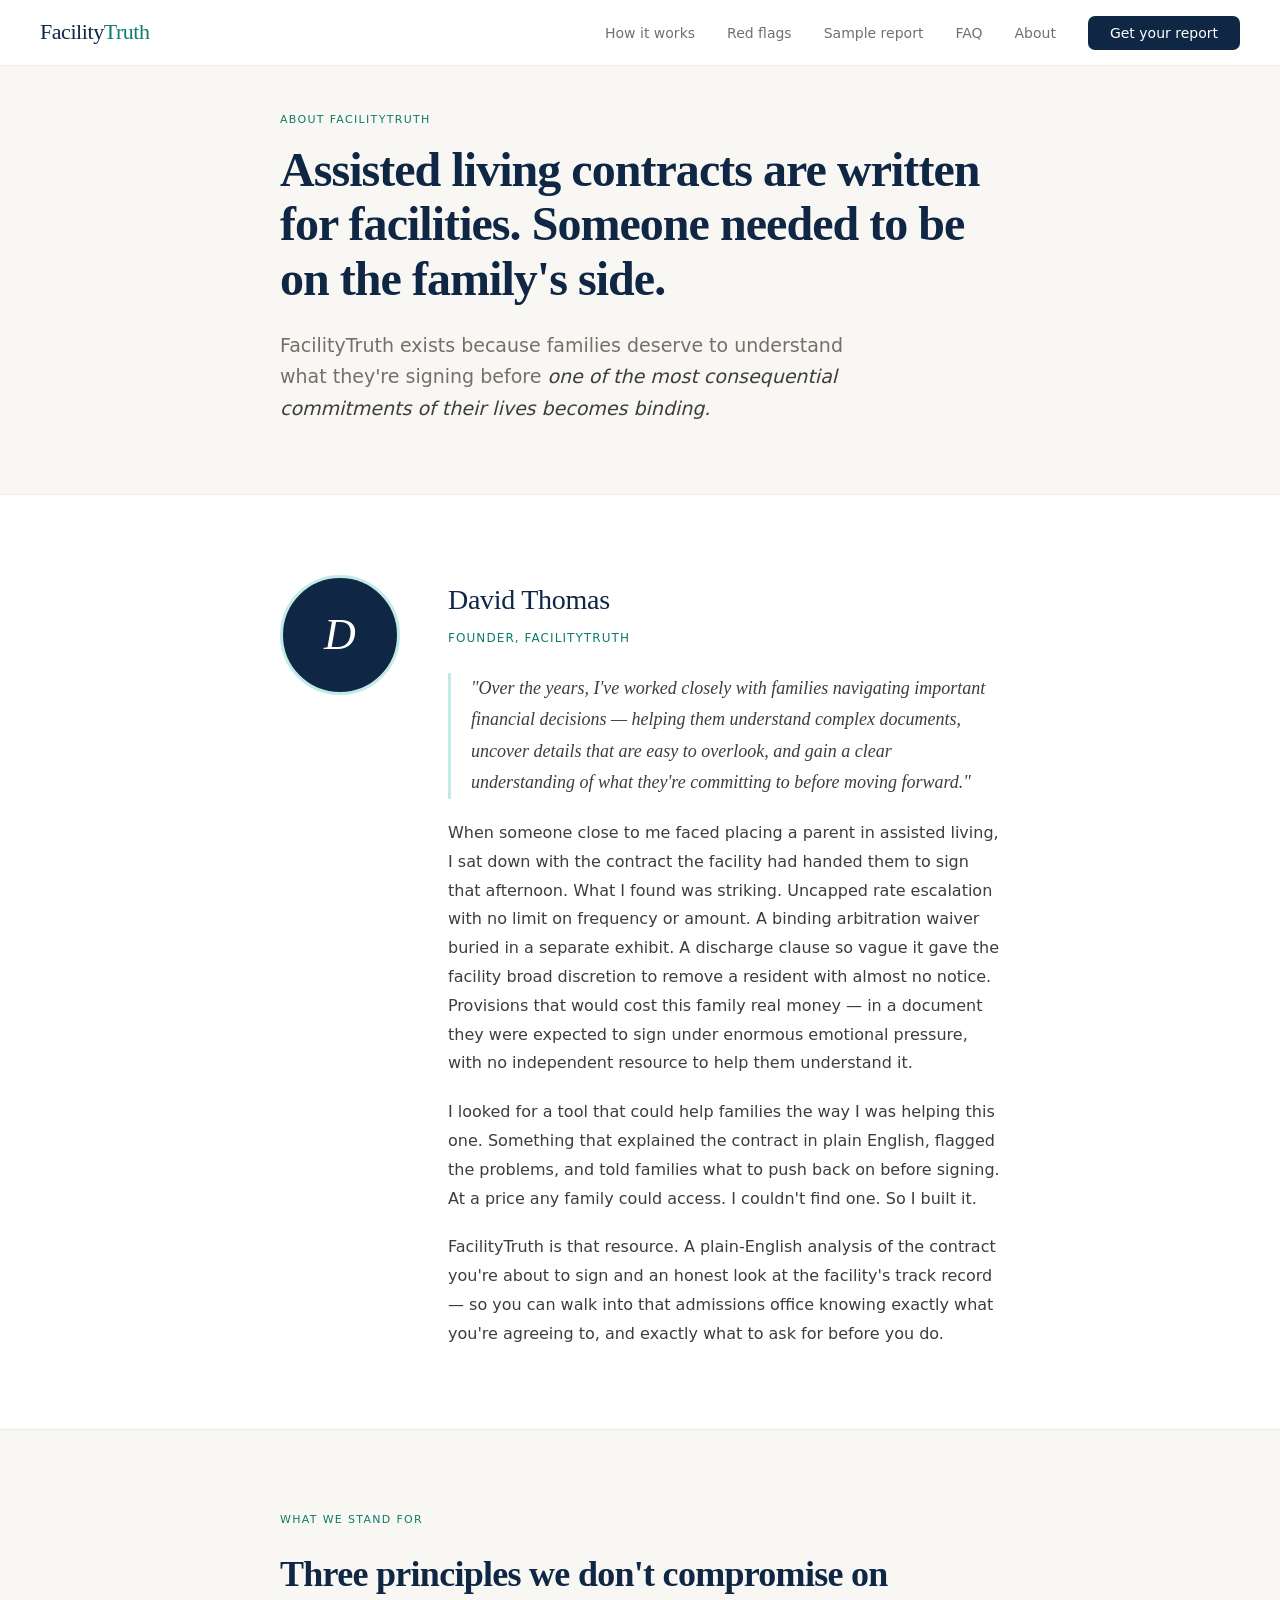
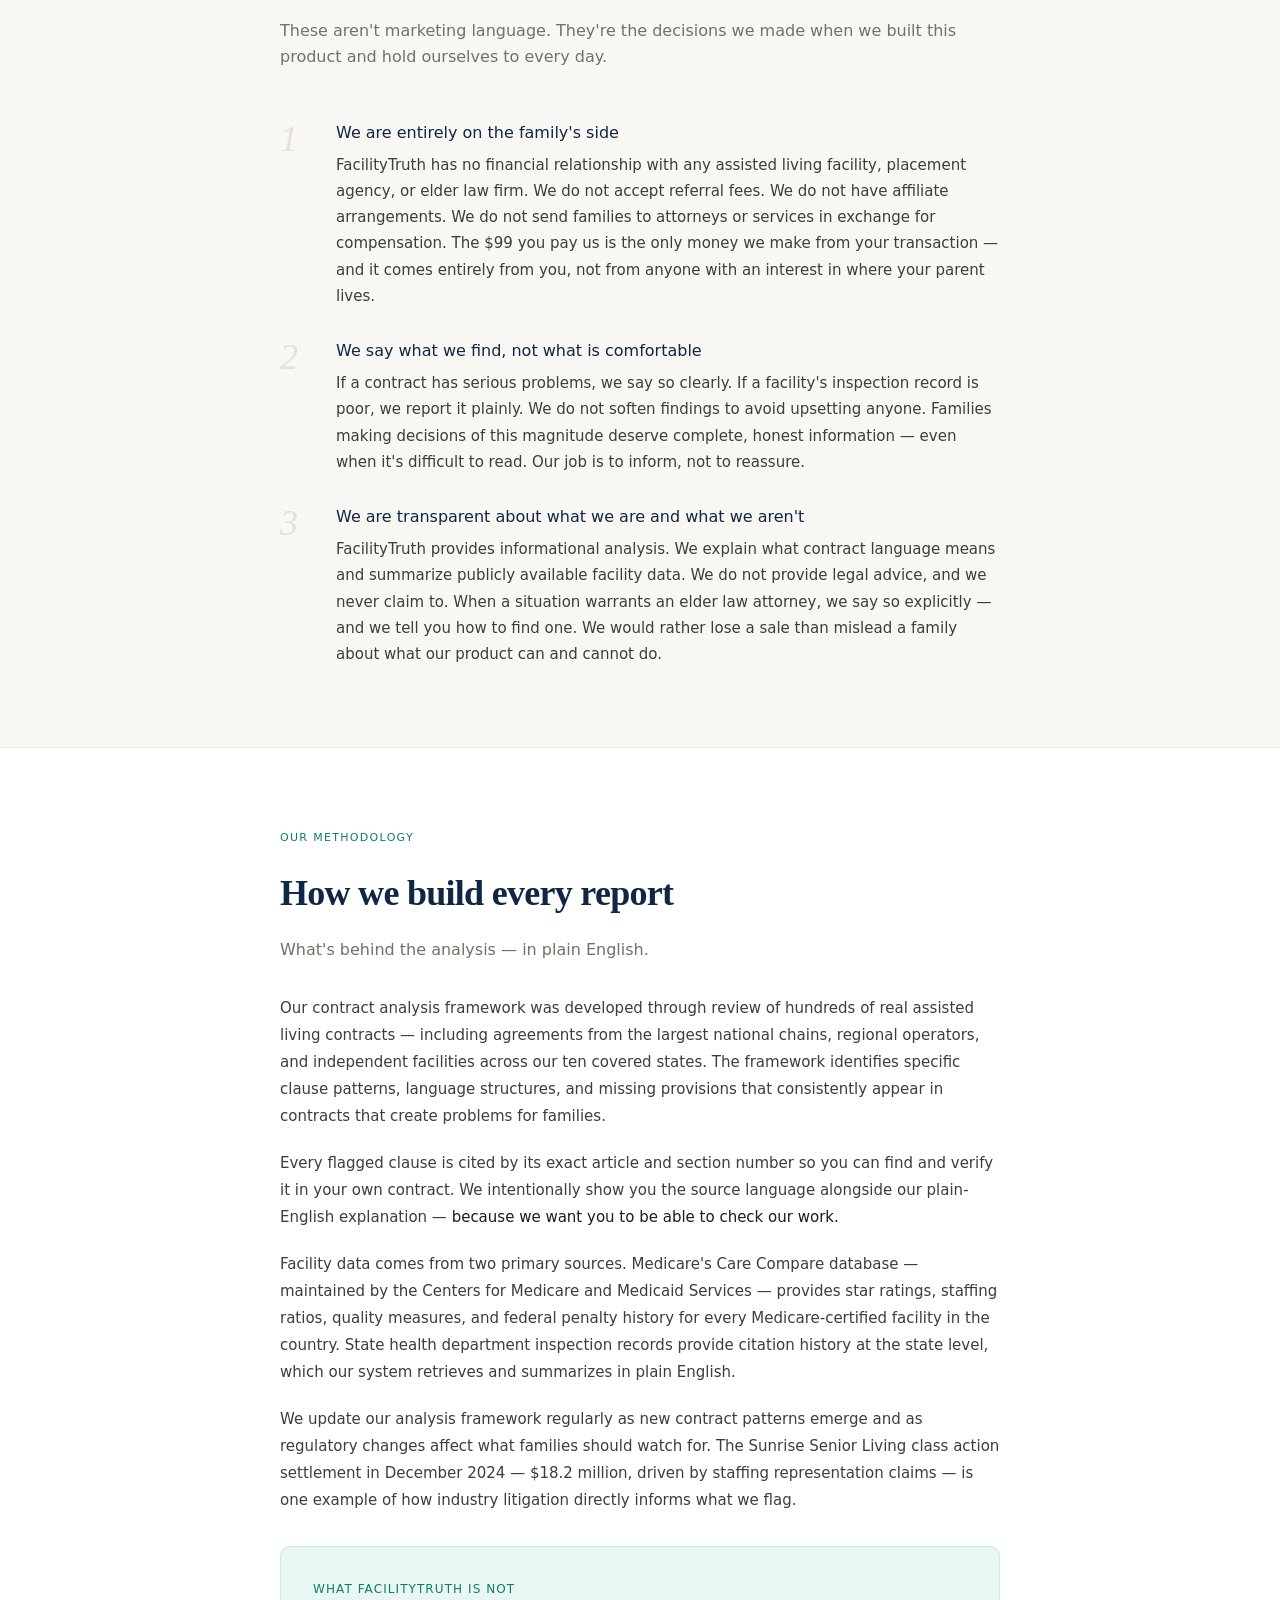
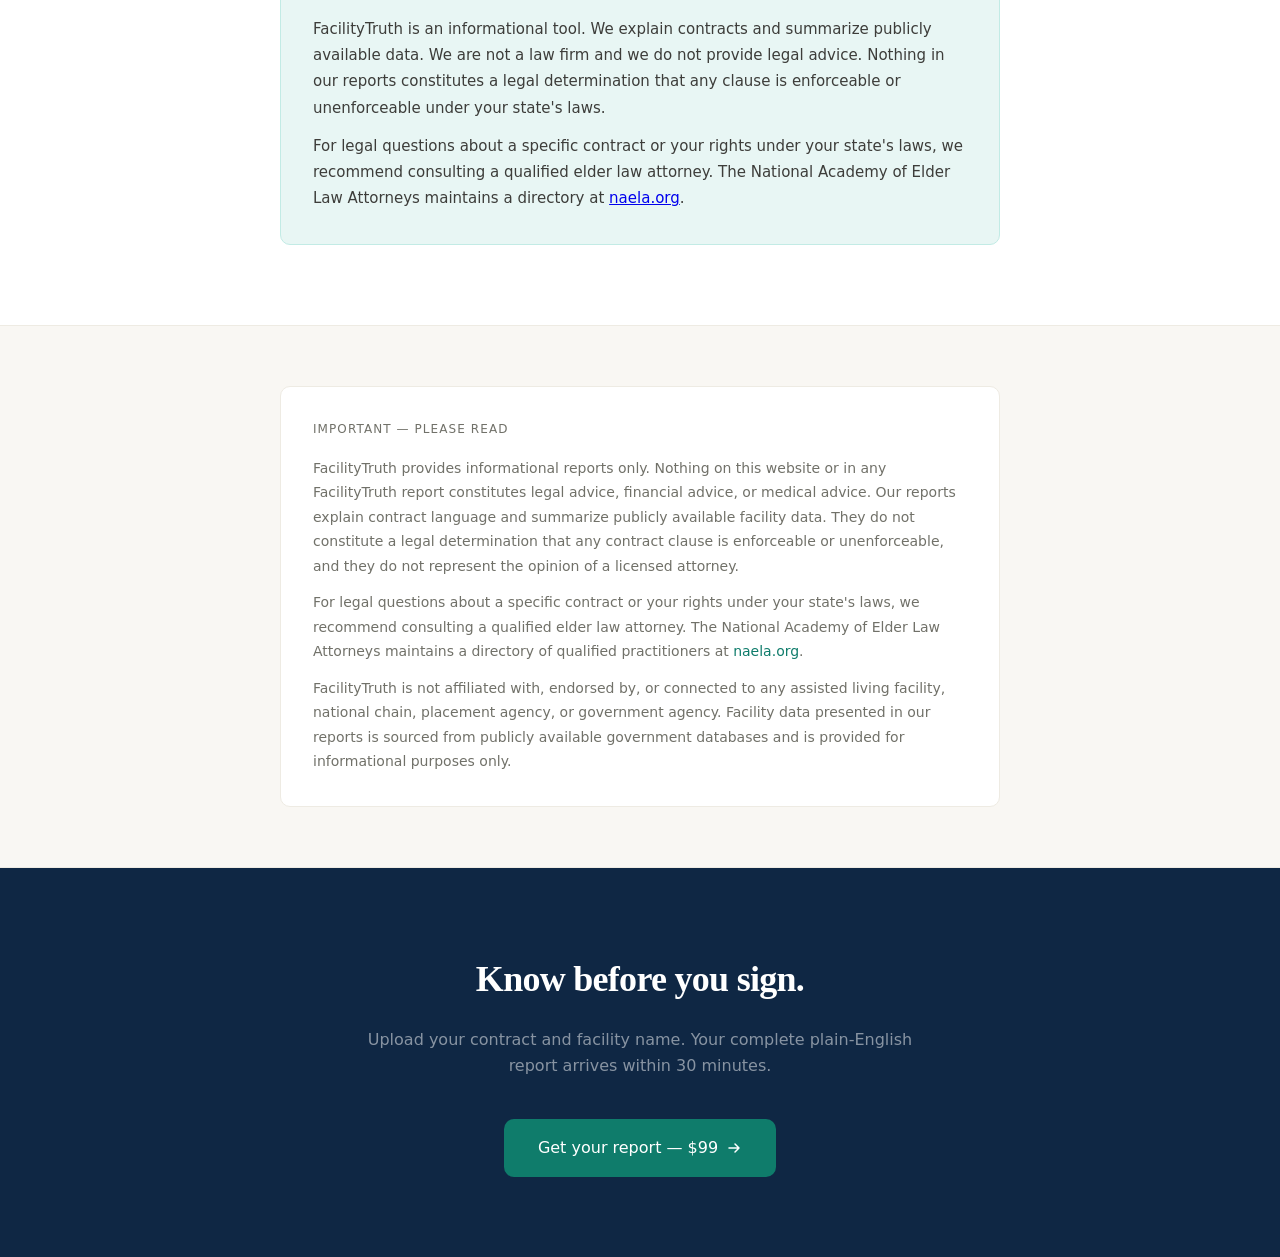
==== commit 2618f418: "Add files via upload" ====
--- a/about.html
+++ b/about.html
@@ -1,3 +1,226 @@
-
+<!DOCTYPE html>
 <!-- saved from url=(0054)file:///C:/Users/BRECK%20iD/Downloads/about%20(2).html -->
-<html><head><meta http-equiv="Content-Type" content="text/html; charset=UTF-8"><meta name="color-scheme" content="light dark"></head><body><div class="line-gutter-backdrop"></div><form autocomplete="off"><label class="line-wrap-control">Line wrap<input type="checkbox" aria-label="Line wrap"></label></form><table><tbody><tr><td class="line-number" value="1"></td><td class="line-content"><span class="html-doctype">&lt;!DOCTYPE html&gt;</span></td></tr><tr><td class="line-number" value="2"></td><td class="line-content"><span class="html-tag">&lt;html <span class="html-attribute-name">lang</span>="<span class="html-attribute-value">en</span>"&gt;</span></td></tr><tr><td class="line-number" value="3"></td><td class="line-content"><span class="html-tag">&lt;head&gt;</span></td></tr><tr><td class="line-number" value="4"></td><td class="line-content"><span class="html-tag">&lt;meta <span class="html-attribute-name">charset</span>="<span class="html-attribute-value">UTF-8</span>"&gt;</span></td></tr><tr><td class="line-number" value="5"></td><td class="line-content"><span class="html-tag">&lt;meta <span class="html-attribute-name">name</span>="<span class="html-attribute-value">viewport</span>" <span class="html-attribute-name">content</span>="<span class="html-attribute-value">width=device-width, initial-scale=1.0</span>"&gt;</span></td></tr><tr><td class="line-number" value="6"></td><td class="line-content"><span class="html-tag">&lt;title&gt;</span>About — FacilityTruth<span class="html-tag">&lt;/title&gt;</span></td></tr><tr><td class="line-number" value="7"></td><td class="line-content"><span class="html-tag">&lt;meta <span class="html-attribute-name">name</span>="<span class="html-attribute-value">description</span>" <span class="html-attribute-name">content</span>="<span class="html-attribute-value">FacilityTruth was built because assisted living contracts are written for facilities — not for the families who sign them.</span>"&gt;</span></td></tr><tr><td class="line-number" value="8"></td><td class="line-content"><span class="html-tag">&lt;link <span class="html-attribute-name">rel</span>="<span class="html-attribute-value">preconnect</span>" <span class="html-attribute-name">href</span>="<a class="html-attribute-value html-resource-link" target="_blank" href="https://fonts.googleapis.com/" rel="noreferrer noopener">https://fonts.googleapis.com</a>"&gt;</span></td></tr><tr><td class="line-number" value="9"></td><td class="line-content"><span class="html-tag">&lt;link <span class="html-attribute-name">href</span>="<a class="html-attribute-value html-resource-link" target="_blank" href="https://fonts.googleapis.com/css2?family=Playfair+Display:ital,wght@0,400;0,600;1,400&amp;family=DM+Sans:opsz,wght@9..40,300;9..40,400;9..40,500&amp;display=swap" rel="noreferrer noopener">https://fonts.googleapis.com/css2?family=Playfair+Display:ital,wght@0,400;0,600;1,400&amp;family=DM+Sans:opsz,wght@9..40,300;9..40,400;9..40,500&amp;display=swap</a>" <span class="html-attribute-name">rel</span>="<span class="html-attribute-value">stylesheet</span>"&gt;</span></td></tr><tr><td class="line-number" value="10"></td><td class="line-content"><span class="html-tag">&lt;style&gt;</span></td></tr><tr><td class="line-number" value="11"></td><td class="line-content">  :root {</td></tr><tr><td class="line-number" value="12"></td><td class="line-content">    --navy:#0f2744;--navy2:#1a3a5c;--teal:#0f7c6b;--teal2:#1a9e8a;</td></tr><tr><td class="line-number" value="13"></td><td class="line-content">    --teal-lt:#e8f6f4;--teal-md:#c2ebe5;</td></tr><tr><td class="line-number" value="14"></td><td class="line-content">    --ink:#1c1c1a;--ink2:#3d3d3a;--ink3:#717169;</td></tr><tr><td class="line-number" value="15"></td><td class="line-content">    --paper:#f9f7f3;--paper2:#eeebe3;--paper3:#e5e1d8;--white:#ffffff;</td></tr><tr><td class="line-number" value="16"></td><td class="line-content">    --green:#2a7d4a;--green-lt:#edf7f0;--green-md:#b8e0c8;</td></tr><tr><td class="line-number" value="17"></td><td class="line-content">    --serif:'Playfair Display',Georgia,serif;</td></tr><tr><td class="line-number" value="18"></td><td class="line-content">    --sans:'DM Sans',system-ui,sans-serif;</td></tr><tr><td class="line-number" value="19"></td><td class="line-content">    --radius:10px;</td></tr><tr><td class="line-number" value="20"></td><td class="line-content">  }</td></tr><tr><td class="line-number" value="21"></td><td class="line-content">  *,*::before,*::after{box-sizing:border-box;margin:0;padding:0;}</td></tr><tr><td class="line-number" value="22"></td><td class="line-content">  html{scroll-behavior:smooth;}</td></tr><tr><td class="line-number" value="23"></td><td class="line-content">  body{font-family:var(--sans);background:var(--white);color:var(--ink);font-size:17px;line-height:1.75;-webkit-font-smoothing:antialiased;}</td></tr><tr><td class="line-number" value="24"></td><td class="line-content"><br></td></tr><tr><td class="line-number" value="25"></td><td class="line-content">  nav{position:fixed;top:0;left:0;right:0;z-index:100;background:rgba(255,255,255,0.96);backdrop-filter:blur(10px);border-bottom:1px solid var(--paper2);padding:0 2.5rem;height:66px;display:flex;align-items:center;justify-content:space-between;}</td></tr><tr><td class="line-number" value="26"></td><td class="line-content">  .nav-logo{font-family:var(--serif);font-size:22px;color:var(--navy);text-decoration:none;letter-spacing:-0.02em;}</td></tr><tr><td class="line-number" value="27"></td><td class="line-content">  .nav-logo span{color:var(--teal);}</td></tr><tr><td class="line-number" value="28"></td><td class="line-content">  .nav-links{display:flex;align-items:center;gap:2rem;list-style:none;}</td></tr><tr><td class="line-number" value="29"></td><td class="line-content">  .nav-links a{color:var(--ink3);text-decoration:none;font-size:14px;transition:color 0.2s;}</td></tr><tr><td class="line-number" value="30"></td><td class="line-content">  .nav-links a:hover{color:var(--navy);}</td></tr><tr><td class="line-number" value="31"></td><td class="line-content">  .nav-cta{background:var(--navy)!important;color:var(--white)!important;padding:9px 22px!important;border-radius:7px!important;font-weight:500!important;font-size:14px!important;}</td></tr><tr><td class="line-number" value="32"></td><td class="line-content">  .nav-cta:hover{background:var(--navy2)!important;color:var(--white)!important;}</td></tr><tr><td class="line-number" value="33"></td><td class="line-content"><br></td></tr><tr><td class="line-number" value="34"></td><td class="line-content">  /* HERO */</td></tr><tr><td class="line-number" value="35"></td><td class="line-content">  .about-hero{background:var(--paper);border-bottom:1px solid var(--paper2);padding:110px 2.5rem 70px;}</td></tr><tr><td class="line-number" value="36"></td><td class="line-content">  .about-hero-inner{max-width:720px;margin:0 auto;}</td></tr><tr><td class="line-number" value="37"></td><td class="line-content">  .section-label{font-size:11px;font-weight:500;letter-spacing:0.12em;text-transform:uppercase;color:var(--teal);margin-bottom:0.875rem;}</td></tr><tr><td class="line-number" value="38"></td><td class="line-content">  .about-hero h1{font-family:var(--serif);font-size:clamp(28px,4vw,48px);color:var(--navy);line-height:1.13;letter-spacing:-0.02em;margin-bottom:1.5rem;}</td></tr><tr><td class="line-number" value="39"></td><td class="line-content">  .about-hero-sub{font-size:19px;color:var(--ink3);font-weight:300;line-height:1.65;max-width:580px;}</td></tr><tr><td class="line-number" value="40"></td><td class="line-content">  .about-hero-sub em{font-style:italic;color:var(--ink2);}</td></tr><tr><td class="line-number" value="41"></td><td class="line-content"><br></td></tr><tr><td class="line-number" value="42"></td><td class="line-content">  /* STORY */</td></tr><tr><td class="line-number" value="43"></td><td class="line-content">  .story{background:var(--white);padding:80px 2.5rem;border-bottom:1px solid var(--paper2);}</td></tr><tr><td class="line-number" value="44"></td><td class="line-content">  .story-inner{max-width:720px;margin:0 auto;display:grid;grid-template-columns:auto 1fr;gap:3rem;align-items:start;}</td></tr><tr><td class="line-number" value="45"></td><td class="line-content">  .founder-avatar{width:120px;height:120px;background:var(--navy);border-radius:50%;display:flex;align-items:center;justify-content:center;font-family:var(--serif);font-size:44px;color:var(--white);flex-shrink:0;border:3px solid var(--teal-md);font-style:italic;}</td></tr><tr><td class="line-number" value="46"></td><td class="line-content">  .founder-name{font-family:var(--serif);font-size:28px;color:var(--navy);letter-spacing:-0.01em;margin-bottom:4px;}</td></tr><tr><td class="line-number" value="47"></td><td class="line-content">  .founder-role{font-size:12px;font-weight:500;color:var(--teal);letter-spacing:0.09em;text-transform:uppercase;margin-bottom:1.5rem;}</td></tr><tr><td class="line-number" value="48"></td><td class="line-content">  .founder-bio p{font-size:16px;color:var(--ink2);line-height:1.8;margin-bottom:1.25rem;}</td></tr><tr><td class="line-number" value="49"></td><td class="line-content">  .founder-bio p:last-child{margin-bottom:0;}</td></tr><tr><td class="line-number" value="50"></td><td class="line-content">  .founder-bio blockquote{font-family:var(--serif);font-style:italic;font-size:18px;color:var(--ink2);line-height:1.75;border-left:3px solid var(--teal-md);padding-left:1.25rem;margin-bottom:1.25rem;}</td></tr><tr><td class="line-number" value="51"></td><td class="line-content"><br></td></tr><tr><td class="line-number" value="52"></td><td class="line-content">  /* PRINCIPLES */</td></tr><tr><td class="line-number" value="53"></td><td class="line-content">  .principles{background:var(--paper);padding:80px 2.5rem;border-bottom:1px solid var(--paper2);}</td></tr><tr><td class="line-number" value="54"></td><td class="line-content">  .principles-inner{max-width:720px;margin:0 auto;}</td></tr><tr><td class="line-number" value="55"></td><td class="line-content">  .principles h2{font-family:var(--serif);font-size:clamp(24px,3vw,36px);color:var(--navy);letter-spacing:-0.02em;margin-bottom:0.75rem;}</td></tr><tr><td class="line-number" value="56"></td><td class="line-content">  .principles-sub{font-size:16px;color:var(--ink3);font-weight:300;margin-bottom:3rem;line-height:1.65;}</td></tr><tr><td class="line-number" value="57"></td><td class="line-content">  .principle-list{display:flex;flex-direction:column;gap:1.75rem;}</td></tr><tr><td class="line-number" value="58"></td><td class="line-content">  .principle-item{display:grid;grid-template-columns:auto 1fr;gap:1.5rem;align-items:start;}</td></tr><tr><td class="line-number" value="59"></td><td class="line-content">  .principle-num{font-family:var(--serif);font-size:36px;color:var(--paper3);line-height:1;font-style:italic;padding-top:2px;min-width:32px;}</td></tr><tr><td class="line-number" value="60"></td><td class="line-content">  .principle-title{font-size:16px;font-weight:500;color:var(--navy);margin-bottom:5px;}</td></tr><tr><td class="line-number" value="61"></td><td class="line-content">  .principle-body{font-size:15px;color:var(--ink2);line-height:1.75;}</td></tr><tr><td class="line-number" value="62"></td><td class="line-content"><br></td></tr><tr><td class="line-number" value="63"></td><td class="line-content">  /* METHODOLOGY */</td></tr><tr><td class="line-number" value="64"></td><td class="line-content">  .methodology{background:var(--white);padding:80px 2.5rem;border-bottom:1px solid var(--paper2);}</td></tr><tr><td class="line-number" value="65"></td><td class="line-content">  .methodology-inner{max-width:720px;margin:0 auto;}</td></tr><tr><td class="line-number" value="66"></td><td class="line-content">  .methodology h2{font-family:var(--serif);font-size:clamp(24px,3vw,36px);color:var(--navy);letter-spacing:-0.02em;margin-bottom:0.75rem;}</td></tr><tr><td class="line-number" value="67"></td><td class="line-content">  .methodology-sub{font-size:16px;color:var(--ink3);font-weight:300;margin-bottom:2rem;line-height:1.65;}</td></tr><tr><td class="line-number" value="68"></td><td class="line-content">  .methodology-body p{font-size:15px;color:var(--ink2);line-height:1.8;margin-bottom:1.25rem;}</td></tr><tr><td class="line-number" value="69"></td><td class="line-content">  .methodology-body p:last-child{margin-bottom:0;}</td></tr><tr><td class="line-number" value="70"></td><td class="line-content">  .methodology-body strong{color:var(--ink);font-weight:500;}</td></tr><tr><td class="line-number" value="71"></td><td class="line-content"><br></td></tr><tr><td class="line-number" value="72"></td><td class="line-content">  /* WHAT WE ARE NOT */</td></tr><tr><td class="line-number" value="73"></td><td class="line-content">  .not-box{background:var(--teal-lt);border:1px solid var(--teal-md);border-radius:var(--radius);padding:2rem;margin-top:2rem;}</td></tr><tr><td class="line-number" value="74"></td><td class="line-content">  .not-box-title{font-size:12px;font-weight:500;letter-spacing:0.09em;text-transform:uppercase;color:var(--teal);margin-bottom:1rem;}</td></tr><tr><td class="line-number" value="75"></td><td class="line-content">  .not-box p{font-size:15px;color:var(--ink2);line-height:1.75;margin-bottom:0.75rem;}</td></tr><tr><td class="line-number" value="76"></td><td class="line-content">  .not-box p:last-child{margin-bottom:0;}</td></tr><tr><td class="line-number" value="77"></td><td class="line-content"><br></td></tr><tr><td class="line-number" value="78"></td><td class="line-content">  /* DISCLAIMER */</td></tr><tr><td class="line-number" value="79"></td><td class="line-content">  .disclaimer{background:var(--paper);padding:60px 2.5rem;border-bottom:1px solid var(--paper2);}</td></tr><tr><td class="line-number" value="80"></td><td class="line-content">  .disclaimer-inner{max-width:720px;margin:0 auto;}</td></tr><tr><td class="line-number" value="81"></td><td class="line-content">  .disclaimer-box{background:var(--white);border:1px solid var(--paper2);border-radius:var(--radius);padding:2rem;}</td></tr><tr><td class="line-number" value="82"></td><td class="line-content">  .disclaimer-title{font-size:12px;font-weight:500;letter-spacing:0.09em;text-transform:uppercase;color:var(--ink3);margin-bottom:1rem;}</td></tr><tr><td class="line-number" value="83"></td><td class="line-content">  .disclaimer-body p{font-size:14px;color:var(--ink3);line-height:1.75;margin-bottom:0.75rem;}</td></tr><tr><td class="line-number" value="84"></td><td class="line-content">  .disclaimer-body p:last-child{margin-bottom:0;}</td></tr><tr><td class="line-number" value="85"></td><td class="line-content">  .disclaimer-body a{color:var(--teal);text-decoration:none;}</td></tr><tr><td class="line-number" value="86"></td><td class="line-content">  .disclaimer-body a:hover{text-decoration:underline;}</td></tr><tr><td class="line-number" value="87"></td><td class="line-content"><br></td></tr><tr><td class="line-number" value="88"></td><td class="line-content">  /* CTA */</td></tr><tr><td class="line-number" value="89"></td><td class="line-content">  .about-cta{background:var(--navy);padding:80px 2.5rem;}</td></tr><tr><td class="line-number" value="90"></td><td class="line-content">  .about-cta-inner{max-width:560px;margin:0 auto;text-align:center;}</td></tr><tr><td class="line-number" value="91"></td><td class="line-content">  .about-cta h2{font-family:var(--serif);font-size:clamp(24px,3vw,36px);color:var(--white);letter-spacing:-0.02em;margin-bottom:1rem;}</td></tr><tr><td class="line-number" value="92"></td><td class="line-content">  .about-cta p{font-size:16px;color:rgba(255,255,255,0.5);font-weight:300;margin-bottom:2.5rem;line-height:1.65;}</td></tr><tr><td class="line-number" value="93"></td><td class="line-content">  .btn-cta{background:var(--teal);color:var(--white);padding:15px 34px;border-radius:var(--radius);font-size:16px;font-weight:500;text-decoration:none;display:inline-flex;align-items:center;gap:8px;transition:background 0.2s,transform 0.15s;}</td></tr><tr><td class="line-number" value="94"></td><td class="line-content">  .btn-cta:hover{background:var(--teal2);transform:translateY(-1px);}</td></tr><tr><td class="line-number" value="95"></td><td class="line-content"><br></td></tr><tr><td class="line-number" value="96"></td><td class="line-content">  @media(max-width:640px){</td></tr><tr><td class="line-number" value="97"></td><td class="line-content">    .nav-links{display:none;}</td></tr><tr><td class="line-number" value="98"></td><td class="line-content">    .story-inner{grid-template-columns:1fr;}</td></tr><tr><td class="line-number" value="99"></td><td class="line-content">    .founder-avatar{width:80px;height:80px;font-size:30px;}</td></tr><tr><td class="line-number" value="100"></td><td class="line-content">    .principle-item{grid-template-columns:1fr;}</td></tr><tr><td class="line-number" value="101"></td><td class="line-content">    .principle-num{display:none;}</td></tr><tr><td class="line-number" value="102"></td><td class="line-content">  }</td></tr><tr><td class="line-number" value="103"></td><td class="line-content"><span class="html-tag">&lt;/style&gt;</span></td></tr><tr><td class="line-number" value="104"></td><td class="line-content"><span class="html-tag">&lt;/head&gt;</span></td></tr><tr><td class="line-number" value="105"></td><td class="line-content"><span class="html-tag">&lt;body&gt;</span></td></tr><tr><td class="line-number" value="106"></td><td class="line-content"><br></td></tr><tr><td class="line-number" value="107"></td><td class="line-content"><span class="html-tag">&lt;nav&gt;</span></td></tr><tr><td class="line-number" value="108"></td><td class="line-content">  <span class="html-tag">&lt;a <span class="html-attribute-name">href</span>="<a class="html-attribute-value html-external-link" target="_blank" href="file:///C:/Users/BRECK%20iD/Downloads/index.html" rel="noreferrer noopener">index.html</a>" <span class="html-attribute-name">class</span>="<span class="html-attribute-value">nav-logo</span>"&gt;</span>Facility<span class="html-tag">&lt;span&gt;</span>Truth<span class="html-tag">&lt;/span&gt;</span><span class="html-tag">&lt;/a&gt;</span></td></tr><tr><td class="line-number" value="109"></td><td class="line-content">  <span class="html-tag">&lt;ul <span class="html-attribute-name">class</span>="<span class="html-attribute-value">nav-links</span>"&gt;</span></td></tr><tr><td class="line-number" value="110"></td><td class="line-content">    <span class="html-tag">&lt;li&gt;</span><span class="html-tag">&lt;a <span class="html-attribute-name">href</span>="<a class="html-attribute-value html-external-link" target="_blank" href="file:///C:/Users/BRECK%20iD/Downloads/how-it-works.html" rel="noreferrer noopener">how-it-works.html</a>"&gt;</span>How it works<span class="html-tag">&lt;/a&gt;</span><span class="html-tag">&lt;/li&gt;</span></td></tr><tr><td class="line-number" value="111"></td><td class="line-content">    <span class="html-tag">&lt;li&gt;</span><span class="html-tag">&lt;a <span class="html-attribute-name">href</span>="<a class="html-attribute-value html-external-link" target="_blank" href="file:///C:/Users/BRECK%20iD/Downloads/red-flags.html" rel="noreferrer noopener">red-flags.html</a>"&gt;</span>Red flags<span class="html-tag">&lt;/a&gt;</span><span class="html-tag">&lt;/li&gt;</span></td></tr><tr><td class="line-number" value="112"></td><td class="line-content">    <span class="html-tag">&lt;li&gt;</span><span class="html-tag">&lt;a <span class="html-attribute-name">href</span>="<a class="html-attribute-value html-external-link" target="_blank" href="file:///C:/Users/BRECK%20iD/Downloads/sample-report.html" rel="noreferrer noopener">sample-report.html</a>"&gt;</span>Sample report<span class="html-tag">&lt;/a&gt;</span><span class="html-tag">&lt;/li&gt;</span></td></tr><tr><td class="line-number" value="113"></td><td class="line-content">    <span class="html-tag">&lt;li&gt;</span><span class="html-tag">&lt;a <span class="html-attribute-name">href</span>="<a class="html-attribute-value html-external-link" target="_blank" href="file:///C:/Users/BRECK%20iD/Downloads/faq.html" rel="noreferrer noopener">faq.html</a>"&gt;</span>FAQ<span class="html-tag">&lt;/a&gt;</span><span class="html-tag">&lt;/li&gt;</span></td></tr><tr><td class="line-number" value="114"></td><td class="line-content">    <span class="html-tag">&lt;li&gt;</span><span class="html-tag">&lt;a <span class="html-attribute-name">href</span>="<a class="html-attribute-value html-external-link" target="_blank" href="file:///C:/Users/BRECK%20iD/Downloads/about.html" rel="noreferrer noopener">about.html</a>"&gt;</span>About<span class="html-tag">&lt;/a&gt;</span><span class="html-tag">&lt;/li&gt;</span></td></tr><tr><td class="line-number" value="115"></td><td class="line-content">    <span class="html-tag">&lt;li&gt;</span><span class="html-tag">&lt;a <span class="html-attribute-name">href</span>="<a class="html-attribute-value html-external-link" target="_blank" href="file:///C:/Users/BRECK%20iD/Downloads/index.html#get-report" rel="noreferrer noopener">index.html#get-report</a>" <span class="html-attribute-name">class</span>="<span class="html-attribute-value">nav-cta</span>"&gt;</span>Get your report<span class="html-tag">&lt;/a&gt;</span><span class="html-tag">&lt;/li&gt;</span></td></tr><tr><td class="line-number" value="116"></td><td class="line-content">  <span class="html-tag">&lt;/ul&gt;</span></td></tr><tr><td class="line-number" value="117"></td><td class="line-content"><span class="html-tag">&lt;/nav&gt;</span></td></tr><tr><td class="line-number" value="118"></td><td class="line-content"><br></td></tr><tr><td class="line-number" value="119"></td><td class="line-content"><span class="html-comment">&lt;!-- HERO --&gt;</span></td></tr><tr><td class="line-number" value="120"></td><td class="line-content"><span class="html-tag">&lt;section <span class="html-attribute-name">class</span>="<span class="html-attribute-value">about-hero</span>"&gt;</span></td></tr><tr><td class="line-number" value="121"></td><td class="line-content">  <span class="html-tag">&lt;div <span class="html-attribute-name">class</span>="<span class="html-attribute-value">about-hero-inner</span>"&gt;</span></td></tr><tr><td class="line-number" value="122"></td><td class="line-content">    <span class="html-tag">&lt;div <span class="html-attribute-name">class</span>="<span class="html-attribute-value">section-label</span>"&gt;</span>About FacilityTruth<span class="html-tag">&lt;/div&gt;</span></td></tr><tr><td class="line-number" value="123"></td><td class="line-content">    <span class="html-tag">&lt;h1&gt;</span>Assisted living contracts are written for facilities. Someone needed to be on the family's side.<span class="html-tag">&lt;/h1&gt;</span></td></tr><tr><td class="line-number" value="124"></td><td class="line-content">    <span class="html-tag">&lt;p <span class="html-attribute-name">class</span>="<span class="html-attribute-value">about-hero-sub</span>"&gt;</span>FacilityTruth exists because families deserve to understand what they're signing before <span class="html-tag">&lt;em&gt;</span>one of the most consequential commitments of their lives becomes binding.<span class="html-tag">&lt;/em&gt;</span><span class="html-tag">&lt;/p&gt;</span></td></tr><tr><td class="line-number" value="125"></td><td class="line-content">  <span class="html-tag">&lt;/div&gt;</span></td></tr><tr><td class="line-number" value="126"></td><td class="line-content"><span class="html-tag">&lt;/section&gt;</span></td></tr><tr><td class="line-number" value="127"></td><td class="line-content"><br></td></tr><tr><td class="line-number" value="128"></td><td class="line-content"><span class="html-comment">&lt;!-- FOUNDER STORY --&gt;</span></td></tr><tr><td class="line-number" value="129"></td><td class="line-content"><span class="html-tag">&lt;section <span class="html-attribute-name">class</span>="<span class="html-attribute-value">story</span>"&gt;</span></td></tr><tr><td class="line-number" value="130"></td><td class="line-content">  <span class="html-tag">&lt;div <span class="html-attribute-name">class</span>="<span class="html-attribute-value">story-inner</span>"&gt;</span></td></tr><tr><td class="line-number" value="131"></td><td class="line-content">    <span class="html-tag">&lt;div <span class="html-attribute-name">class</span>="<span class="html-attribute-value">founder-avatar</span>"&gt;</span>D<span class="html-tag">&lt;/div&gt;</span></td></tr><tr><td class="line-number" value="132"></td><td class="line-content">    <span class="html-tag">&lt;div&gt;</span></td></tr><tr><td class="line-number" value="133"></td><td class="line-content">      <span class="html-tag">&lt;div <span class="html-attribute-name">class</span>="<span class="html-attribute-value">founder-name</span>"&gt;</span>David Thomas<span class="html-tag">&lt;/div&gt;</span></td></tr><tr><td class="line-number" value="134"></td><td class="line-content">      <span class="html-tag">&lt;div <span class="html-attribute-name">class</span>="<span class="html-attribute-value">founder-role</span>"&gt;</span>Founder, FacilityTruth<span class="html-tag">&lt;/div&gt;</span></td></tr><tr><td class="line-number" value="135"></td><td class="line-content">      <span class="html-tag">&lt;div <span class="html-attribute-name">class</span>="<span class="html-attribute-value">founder-bio</span>"&gt;</span></td></tr><tr><td class="line-number" value="136"></td><td class="line-content">        <span class="html-tag">&lt;blockquote&gt;</span>"Over the years, I've worked closely with families navigating important financial decisions — helping them understand complex documents, uncover details that are easy to overlook, and gain a clear understanding of what they're committing to before moving forward."<span class="html-tag">&lt;/blockquote&gt;</span></td></tr><tr><td class="line-number" value="137"></td><td class="line-content">        <span class="html-tag">&lt;p&gt;</span>When someone close to me faced placing a parent in assisted living, I sat down with the contract the facility had handed them to sign that afternoon. What I found was striking. Uncapped rate escalation with no limit on frequency or amount. A binding arbitration waiver buried in a separate exhibit. A discharge clause so vague it gave the facility broad discretion to remove a resident with almost no notice. Provisions that would cost this family real money — in a document they were expected to sign under enormous emotional pressure, with no independent resource to help them understand it.<span class="html-tag">&lt;/p&gt;</span></td></tr><tr><td class="line-number" value="138"></td><td class="line-content">        <span class="html-tag">&lt;p&gt;</span>I looked for a tool that could help families the way I was helping this one. Something that explained the contract in plain English, flagged the problems, and told families what to push back on before signing. At a price any family could access. I couldn't find one. So I built it.<span class="html-tag">&lt;/p&gt;</span></td></tr><tr><td class="line-number" value="139"></td><td class="line-content">        <span class="html-tag">&lt;p&gt;</span>FacilityTruth is that resource. A plain-English analysis of the contract you're about to sign and an honest look at the facility's track record — so you can walk into that admissions office knowing exactly what you're agreeing to, and exactly what to ask for before you do.<span class="html-tag">&lt;/p&gt;</span></td></tr><tr><td class="line-number" value="140"></td><td class="line-content">      <span class="html-tag">&lt;/div&gt;</span></td></tr><tr><td class="line-number" value="141"></td><td class="line-content">    <span class="html-tag">&lt;/div&gt;</span></td></tr><tr><td class="line-number" value="142"></td><td class="line-content">  <span class="html-tag">&lt;/div&gt;</span></td></tr><tr><td class="line-number" value="143"></td><td class="line-content"><span class="html-tag">&lt;/section&gt;</span></td></tr><tr><td class="line-number" value="144"></td><td class="line-content"><br></td></tr><tr><td class="line-number" value="145"></td><td class="line-content"><span class="html-comment">&lt;!-- PRINCIPLES --&gt;</span></td></tr><tr><td class="line-number" value="146"></td><td class="line-content"><span class="html-tag">&lt;section <span class="html-attribute-name">class</span>="<span class="html-attribute-value">principles</span>"&gt;</span></td></tr><tr><td class="line-number" value="147"></td><td class="line-content">  <span class="html-tag">&lt;div <span class="html-attribute-name">class</span>="<span class="html-attribute-value">principles-inner</span>"&gt;</span></td></tr><tr><td class="line-number" value="148"></td><td class="line-content">    <span class="html-tag">&lt;div <span class="html-attribute-name">class</span>="<span class="html-attribute-value">section-label</span>"&gt;</span>What we stand for<span class="html-tag">&lt;/div&gt;</span></td></tr><tr><td class="line-number" value="149"></td><td class="line-content">    <span class="html-tag">&lt;h2&gt;</span>Three principles we don't compromise on<span class="html-tag">&lt;/h2&gt;</span></td></tr><tr><td class="line-number" value="150"></td><td class="line-content">    <span class="html-tag">&lt;p <span class="html-attribute-name">class</span>="<span class="html-attribute-value">principles-sub</span>"&gt;</span>These aren't marketing language. They're the decisions we made when we built this product and hold ourselves to every day.<span class="html-tag">&lt;/p&gt;</span></td></tr><tr><td class="line-number" value="151"></td><td class="line-content">    <span class="html-tag">&lt;div <span class="html-attribute-name">class</span>="<span class="html-attribute-value">principle-list</span>"&gt;</span></td></tr><tr><td class="line-number" value="152"></td><td class="line-content">      <span class="html-tag">&lt;div <span class="html-attribute-name">class</span>="<span class="html-attribute-value">principle-item</span>"&gt;</span></td></tr><tr><td class="line-number" value="153"></td><td class="line-content">        <span class="html-tag">&lt;div <span class="html-attribute-name">class</span>="<span class="html-attribute-value">principle-num</span>"&gt;</span>1<span class="html-tag">&lt;/div&gt;</span></td></tr><tr><td class="line-number" value="154"></td><td class="line-content">        <span class="html-tag">&lt;div&gt;</span></td></tr><tr><td class="line-number" value="155"></td><td class="line-content">          <span class="html-tag">&lt;div <span class="html-attribute-name">class</span>="<span class="html-attribute-value">principle-title</span>"&gt;</span>We are entirely on the family's side<span class="html-tag">&lt;/div&gt;</span></td></tr><tr><td class="line-number" value="156"></td><td class="line-content">          <span class="html-tag">&lt;div <span class="html-attribute-name">class</span>="<span class="html-attribute-value">principle-body</span>"&gt;</span>FacilityTruth has no financial relationship with any assisted living facility, placement agency, or elder law firm. We do not accept referral fees. We do not have affiliate arrangements. We do not send families to attorneys or services in exchange for compensation. The $99 you pay us is the only money we make from your transaction — and it comes entirely from you, not from anyone with an interest in where your parent lives.<span class="html-tag">&lt;/div&gt;</span></td></tr><tr><td class="line-number" value="157"></td><td class="line-content">        <span class="html-tag">&lt;/div&gt;</span></td></tr><tr><td class="line-number" value="158"></td><td class="line-content">      <span class="html-tag">&lt;/div&gt;</span></td></tr><tr><td class="line-number" value="159"></td><td class="line-content">      <span class="html-tag">&lt;div <span class="html-attribute-name">class</span>="<span class="html-attribute-value">principle-item</span>"&gt;</span></td></tr><tr><td class="line-number" value="160"></td><td class="line-content">        <span class="html-tag">&lt;div <span class="html-attribute-name">class</span>="<span class="html-attribute-value">principle-num</span>"&gt;</span>2<span class="html-tag">&lt;/div&gt;</span></td></tr><tr><td class="line-number" value="161"></td><td class="line-content">        <span class="html-tag">&lt;div&gt;</span></td></tr><tr><td class="line-number" value="162"></td><td class="line-content">          <span class="html-tag">&lt;div <span class="html-attribute-name">class</span>="<span class="html-attribute-value">principle-title</span>"&gt;</span>We say what we find, not what is comfortable<span class="html-tag">&lt;/div&gt;</span></td></tr><tr><td class="line-number" value="163"></td><td class="line-content">          <span class="html-tag">&lt;div <span class="html-attribute-name">class</span>="<span class="html-attribute-value">principle-body</span>"&gt;</span>If a contract has serious problems, we say so clearly. If a facility's inspection record is poor, we report it plainly. We do not soften findings to avoid upsetting anyone. Families making decisions of this magnitude deserve complete, honest information — even when it's difficult to read. Our job is to inform, not to reassure.<span class="html-tag">&lt;/div&gt;</span></td></tr><tr><td class="line-number" value="164"></td><td class="line-content">        <span class="html-tag">&lt;/div&gt;</span></td></tr><tr><td class="line-number" value="165"></td><td class="line-content">      <span class="html-tag">&lt;/div&gt;</span></td></tr><tr><td class="line-number" value="166"></td><td class="line-content">      <span class="html-tag">&lt;div <span class="html-attribute-name">class</span>="<span class="html-attribute-value">principle-item</span>"&gt;</span></td></tr><tr><td class="line-number" value="167"></td><td class="line-content">        <span class="html-tag">&lt;div <span class="html-attribute-name">class</span>="<span class="html-attribute-value">principle-num</span>"&gt;</span>3<span class="html-tag">&lt;/div&gt;</span></td></tr><tr><td class="line-number" value="168"></td><td class="line-content">        <span class="html-tag">&lt;div&gt;</span></td></tr><tr><td class="line-number" value="169"></td><td class="line-content">          <span class="html-tag">&lt;div <span class="html-attribute-name">class</span>="<span class="html-attribute-value">principle-title</span>"&gt;</span>We are transparent about what we are and what we aren't<span class="html-tag">&lt;/div&gt;</span></td></tr><tr><td class="line-number" value="170"></td><td class="line-content">          <span class="html-tag">&lt;div <span class="html-attribute-name">class</span>="<span class="html-attribute-value">principle-body</span>"&gt;</span>FacilityTruth provides informational analysis. We explain what contract language means and summarize publicly available facility data. We do not provide legal advice, and we never claim to. When a situation warrants an elder law attorney, we say so explicitly — and we tell you how to find one. We would rather lose a sale than mislead a family about what our product can and cannot do.<span class="html-tag">&lt;/div&gt;</span></td></tr><tr><td class="line-number" value="171"></td><td class="line-content">        <span class="html-tag">&lt;/div&gt;</span></td></tr><tr><td class="line-number" value="172"></td><td class="line-content">      <span class="html-tag">&lt;/div&gt;</span></td></tr><tr><td class="line-number" value="173"></td><td class="line-content">    <span class="html-tag">&lt;/div&gt;</span></td></tr><tr><td class="line-number" value="174"></td><td class="line-content">  <span class="html-tag">&lt;/div&gt;</span></td></tr><tr><td class="line-number" value="175"></td><td class="line-content"><span class="html-tag">&lt;/section&gt;</span></td></tr><tr><td class="line-number" value="176"></td><td class="line-content"><br></td></tr><tr><td class="line-number" value="177"></td><td class="line-content"><span class="html-comment">&lt;!-- METHODOLOGY --&gt;</span></td></tr><tr><td class="line-number" value="178"></td><td class="line-content"><span class="html-tag">&lt;section <span class="html-attribute-name">class</span>="<span class="html-attribute-value">methodology</span>"&gt;</span></td></tr><tr><td class="line-number" value="179"></td><td class="line-content">  <span class="html-tag">&lt;div <span class="html-attribute-name">class</span>="<span class="html-attribute-value">methodology-inner</span>"&gt;</span></td></tr><tr><td class="line-number" value="180"></td><td class="line-content">    <span class="html-tag">&lt;div <span class="html-attribute-name">class</span>="<span class="html-attribute-value">section-label</span>"&gt;</span>Our methodology<span class="html-tag">&lt;/div&gt;</span></td></tr><tr><td class="line-number" value="181"></td><td class="line-content">    <span class="html-tag">&lt;h2&gt;</span>How we build every report<span class="html-tag">&lt;/h2&gt;</span></td></tr><tr><td class="line-number" value="182"></td><td class="line-content">    <span class="html-tag">&lt;p <span class="html-attribute-name">class</span>="<span class="html-attribute-value">methodology-sub</span>"&gt;</span>What's behind the analysis — in plain English.<span class="html-tag">&lt;/p&gt;</span></td></tr><tr><td class="line-number" value="183"></td><td class="line-content">    <span class="html-tag">&lt;div <span class="html-attribute-name">class</span>="<span class="html-attribute-value">methodology-body</span>"&gt;</span></td></tr><tr><td class="line-number" value="184"></td><td class="line-content">      <span class="html-tag">&lt;p&gt;</span>Our contract analysis framework was developed through review of hundreds of real assisted living contracts — including agreements from the largest national chains, regional operators, and independent facilities across our ten covered states. The framework identifies specific clause patterns, language structures, and missing provisions that consistently appear in contracts that create problems for families.<span class="html-tag">&lt;/p&gt;</span></td></tr><tr><td class="line-number" value="185"></td><td class="line-content">      <span class="html-tag">&lt;p&gt;</span>Every flagged clause is cited by its exact article and section number so you can find and verify it in your own contract. We intentionally show you the source language alongside our plain-English explanation — <span class="html-tag">&lt;strong&gt;</span>because we want you to be able to check our work.<span class="html-tag">&lt;/strong&gt;</span><span class="html-tag">&lt;/p&gt;</span></td></tr><tr><td class="line-number" value="186"></td><td class="line-content">      <span class="html-tag">&lt;p&gt;</span>Facility data comes from two primary sources. Medicare's Care Compare database — maintained by the Centers for Medicare and Medicaid Services — provides star ratings, staffing ratios, quality measures, and federal penalty history for every Medicare-certified facility in the country. State health department inspection records provide citation history at the state level, which our system retrieves and summarizes in plain English.<span class="html-tag">&lt;/p&gt;</span></td></tr><tr><td class="line-number" value="187"></td><td class="line-content">      <span class="html-tag">&lt;p&gt;</span>We update our analysis framework regularly as new contract patterns emerge and as regulatory changes affect what families should watch for. The Sunrise Senior Living class action settlement in December 2024 — $18.2 million, driven by staffing representation claims — is one example of how industry litigation directly informs what we flag.<span class="html-tag">&lt;/p&gt;</span></td></tr><tr><td class="line-number" value="188"></td><td class="line-content">    <span class="html-tag">&lt;/div&gt;</span></td></tr><tr><td class="line-number" value="189"></td><td class="line-content"><br></td></tr><tr><td class="line-number" value="190"></td><td class="line-content">    <span class="html-tag">&lt;div <span class="html-attribute-name">class</span>="<span class="html-attribute-value">not-box</span>"&gt;</span></td></tr><tr><td class="line-number" value="191"></td><td class="line-content">      <span class="html-tag">&lt;div <span class="html-attribute-name">class</span>="<span class="html-attribute-value">not-box-title</span>"&gt;</span>What FacilityTruth is not<span class="html-tag">&lt;/div&gt;</span></td></tr><tr><td class="line-number" value="192"></td><td class="line-content">      <span class="html-tag">&lt;p&gt;</span>FacilityTruth is an informational tool. We explain contracts and summarize publicly available data. We are not a law firm and we do not provide legal advice. Nothing in our reports constitutes a legal determination that any clause is enforceable or unenforceable under your state's laws.<span class="html-tag">&lt;/p&gt;</span></td></tr><tr><td class="line-number" value="193"></td><td class="line-content">      <span class="html-tag">&lt;p&gt;</span>For legal questions about a specific contract or your rights under your state's laws, we recommend consulting a qualified elder law attorney. The National Academy of Elder Law Attorneys maintains a directory at <span class="html-tag">&lt;a <span class="html-attribute-name">href</span>="<a class="html-attribute-value html-external-link" target="_blank" href="https://www.naela.org/" rel="noreferrer noopener">https://www.naela.org</a>" <span class="html-attribute-name">target</span>="<span class="html-attribute-value">_blank</span>" <span class="html-attribute-name">rel</span>="<span class="html-attribute-value">noopener</span>"&gt;</span>naela.org<span class="html-tag">&lt;/a&gt;</span>.<span class="html-tag">&lt;/p&gt;</span></td></tr><tr><td class="line-number" value="194"></td><td class="line-content">    <span class="html-tag">&lt;/div&gt;</span></td></tr><tr><td class="line-number" value="195"></td><td class="line-content">  <span class="html-tag">&lt;/div&gt;</span></td></tr><tr><td class="line-number" value="196"></td><td class="line-content"><span class="html-tag">&lt;/section&gt;</span></td></tr><tr><td class="line-number" value="197"></td><td class="line-content"><br></td></tr><tr><td class="line-number" value="198"></td><td class="line-content"><span class="html-comment">&lt;!-- DISCLAIMER --&gt;</span></td></tr><tr><td class="line-number" value="199"></td><td class="line-content"><span class="html-tag">&lt;section <span class="html-attribute-name">class</span>="<span class="html-attribute-value">disclaimer</span>"&gt;</span></td></tr><tr><td class="line-number" value="200"></td><td class="line-content">  <span class="html-tag">&lt;div <span class="html-attribute-name">class</span>="<span class="html-attribute-value">disclaimer-inner</span>"&gt;</span></td></tr><tr><td class="line-number" value="201"></td><td class="line-content">    <span class="html-tag">&lt;div <span class="html-attribute-name">class</span>="<span class="html-attribute-value">disclaimer-box</span>"&gt;</span></td></tr><tr><td class="line-number" value="202"></td><td class="line-content">      <span class="html-tag">&lt;div <span class="html-attribute-name">class</span>="<span class="html-attribute-value">disclaimer-title</span>"&gt;</span>Important — please read<span class="html-tag">&lt;/div&gt;</span></td></tr><tr><td class="line-number" value="203"></td><td class="line-content">      <span class="html-tag">&lt;div <span class="html-attribute-name">class</span>="<span class="html-attribute-value">disclaimer-body</span>"&gt;</span></td></tr><tr><td class="line-number" value="204"></td><td class="line-content">        <span class="html-tag">&lt;p&gt;</span>FacilityTruth provides informational reports only. Nothing on this website or in any FacilityTruth report constitutes legal advice, financial advice, or medical advice. Our reports explain contract language and summarize publicly available facility data. They do not constitute a legal determination that any contract clause is enforceable or unenforceable, and they do not represent the opinion of a licensed attorney.<span class="html-tag">&lt;/p&gt;</span></td></tr><tr><td class="line-number" value="205"></td><td class="line-content">        <span class="html-tag">&lt;p&gt;</span>For legal questions about a specific contract or your rights under your state's laws, we recommend consulting a qualified elder law attorney. The National Academy of Elder Law Attorneys maintains a directory of qualified practitioners at <span class="html-tag">&lt;a <span class="html-attribute-name">href</span>="<a class="html-attribute-value html-external-link" target="_blank" href="https://www.naela.org/" rel="noreferrer noopener">https://www.naela.org</a>" <span class="html-attribute-name">target</span>="<span class="html-attribute-value">_blank</span>" <span class="html-attribute-name">rel</span>="<span class="html-attribute-value">noopener</span>"&gt;</span>naela.org<span class="html-tag">&lt;/a&gt;</span>.<span class="html-tag">&lt;/p&gt;</span></td></tr><tr><td class="line-number" value="206"></td><td class="line-content">        <span class="html-tag">&lt;p&gt;</span>FacilityTruth is not affiliated with, endorsed by, or connected to any assisted living facility, national chain, placement agency, or government agency. Facility data presented in our reports is sourced from publicly available government databases and is provided for informational purposes only.<span class="html-tag">&lt;/p&gt;</span></td></tr><tr><td class="line-number" value="207"></td><td class="line-content">      <span class="html-tag">&lt;/div&gt;</span></td></tr><tr><td class="line-number" value="208"></td><td class="line-content">    <span class="html-tag">&lt;/div&gt;</span></td></tr><tr><td class="line-number" value="209"></td><td class="line-content">  <span class="html-tag">&lt;/div&gt;</span></td></tr><tr><td class="line-number" value="210"></td><td class="line-content"><span class="html-tag">&lt;/section&gt;</span></td></tr><tr><td class="line-number" value="211"></td><td class="line-content"><br></td></tr><tr><td class="line-number" value="212"></td><td class="line-content"><span class="html-comment">&lt;!-- CTA --&gt;</span></td></tr><tr><td class="line-number" value="213"></td><td class="line-content"><span class="html-tag">&lt;section <span class="html-attribute-name">class</span>="<span class="html-attribute-value">about-cta</span>"&gt;</span></td></tr><tr><td class="line-number" value="214"></td><td class="line-content">  <span class="html-tag">&lt;div <span class="html-attribute-name">class</span>="<span class="html-attribute-value">about-cta-inner</span>"&gt;</span></td></tr><tr><td class="line-number" value="215"></td><td class="line-content">    <span class="html-tag">&lt;h2&gt;</span>Know before you sign.<span class="html-tag">&lt;/h2&gt;</span></td></tr><tr><td class="line-number" value="216"></td><td class="line-content">    <span class="html-tag">&lt;p&gt;</span>Upload your contract and facility name. Your complete plain-English report arrives within 30 minutes.<span class="html-tag">&lt;/p&gt;</span></td></tr><tr><td class="line-number" value="217"></td><td class="line-content">    <span class="html-tag">&lt;a <span class="html-attribute-name">href</span>="<a class="html-attribute-value html-external-link" target="_blank" href="file:///C:/Users/BRECK%20iD/Downloads/index.html#get-report" rel="noreferrer noopener">index.html#get-report</a>" <span class="html-attribute-name">class</span>="<span class="html-attribute-value">btn-cta</span>"&gt;</span></td></tr><tr><td class="line-number" value="218"></td><td class="line-content">      Get your report — $99</td></tr><tr><td class="line-number" value="219"></td><td class="line-content">      <span class="html-tag">&lt;svg <span class="html-attribute-name">width</span>="<span class="html-attribute-value">16</span>" <span class="html-attribute-name">height</span>="<span class="html-attribute-value">16</span>" <span class="html-attribute-name">viewBox</span>="<span class="html-attribute-value">0 0 16 16</span>" <span class="html-attribute-name">fill</span>="<span class="html-attribute-value">none</span>"&gt;</span><span class="html-tag">&lt;path <span class="html-attribute-name">d</span>="<span class="html-attribute-value">M3 8h10M9 4l4 4-4 4</span>" <span class="html-attribute-name">stroke</span>="<span class="html-attribute-value">currentColor</span>" <span class="html-attribute-name">stroke-width</span>="<span class="html-attribute-value">1.5</span>" <span class="html-attribute-name">stroke-linecap</span>="<span class="html-attribute-value">round</span>" <span class="html-attribute-name">stroke-linejoin</span>="<span class="html-attribute-value">round</span>"/&gt;</span><span class="html-tag">&lt;/svg&gt;</span></td></tr><tr><td class="line-number" value="220"></td><td class="line-content">    <span class="html-tag">&lt;/a&gt;</span></td></tr><tr><td class="line-number" value="221"></td><td class="line-content">  <span class="html-tag">&lt;/div&gt;</span></td></tr><tr><td class="line-number" value="222"></td><td class="line-content"><span class="html-tag">&lt;/section&gt;</span></td></tr><tr><td class="line-number" value="223"></td><td class="line-content"><br></td></tr><tr><td class="line-number" value="224"></td><td class="line-content"><span class="html-tag">&lt;/body&gt;</span></td></tr><tr><td class="line-number" value="225"></td><td class="line-content"><span class="html-tag">&lt;/html&gt;</span></td></tr><tr><td class="line-number" value="226"></td><td class="line-content"></td></tr></tbody></table></body></html>+<html lang="en"><head><meta http-equiv="Content-Type" content="text/html; charset=UTF-8">
+
+<meta name="viewport" content="width=device-width, initial-scale=1.0">
+<title>About — FacilityTruth</title>
+<meta name="description" content="FacilityTruth was built because assisted living contracts are written for facilities — not for the families who sign them.">
+<link rel="preconnect" href="https://fonts.googleapis.com/">
+<link href="./about_files/css2" rel="stylesheet">
+<style>
+  :root {
+    --navy:#0f2744;--navy2:#1a3a5c;--teal:#0f7c6b;--teal2:#1a9e8a;
+    --teal-lt:#e8f6f4;--teal-md:#c2ebe5;
+    --ink:#1c1c1a;--ink2:#3d3d3a;--ink3:#717169;
+    --paper:#f9f7f3;--paper2:#eeebe3;--paper3:#e5e1d8;--white:#ffffff;
+    --green:#2a7d4a;--green-lt:#edf7f0;--green-md:#b8e0c8;
+    --serif:'Playfair Display',Georgia,serif;
+    --sans:'DM Sans',system-ui,sans-serif;
+    --radius:10px;
+  }
+  *,*::before,*::after{box-sizing:border-box;margin:0;padding:0;}
+  html{scroll-behavior:smooth;}
+  body{font-family:var(--sans);background:var(--white);color:var(--ink);font-size:17px;line-height:1.75;-webkit-font-smoothing:antialiased;}
+
+  nav{position:fixed;top:0;left:0;right:0;z-index:100;background:rgba(255,255,255,0.96);backdrop-filter:blur(10px);border-bottom:1px solid var(--paper2);padding:0 2.5rem;height:66px;display:flex;align-items:center;justify-content:space-between;}
+  .nav-logo{font-family:var(--serif);font-size:22px;color:var(--navy);text-decoration:none;letter-spacing:-0.02em;}
+  .nav-logo span{color:var(--teal);}
+  .nav-links{display:flex;align-items:center;gap:2rem;list-style:none;}
+  .nav-links a{color:var(--ink3);text-decoration:none;font-size:14px;transition:color 0.2s;}
+  .nav-links a:hover{color:var(--navy);}
+  .nav-cta{background:var(--navy)!important;color:var(--white)!important;padding:9px 22px!important;border-radius:7px!important;font-weight:500!important;font-size:14px!important;}
+  .nav-cta:hover{background:var(--navy2)!important;color:var(--white)!important;}
+
+  /* HERO */
+  .about-hero{background:var(--paper);border-bottom:1px solid var(--paper2);padding:110px 2.5rem 70px;}
+  .about-hero-inner{max-width:720px;margin:0 auto;}
+  .section-label{font-size:11px;font-weight:500;letter-spacing:0.12em;text-transform:uppercase;color:var(--teal);margin-bottom:0.875rem;}
+  .about-hero h1{font-family:var(--serif);font-size:clamp(28px,4vw,48px);color:var(--navy);line-height:1.13;letter-spacing:-0.02em;margin-bottom:1.5rem;}
+  .about-hero-sub{font-size:19px;color:var(--ink3);font-weight:300;line-height:1.65;max-width:580px;}
+  .about-hero-sub em{font-style:italic;color:var(--ink2);}
+
+  /* STORY */
+  .story{background:var(--white);padding:80px 2.5rem;border-bottom:1px solid var(--paper2);}
+  .story-inner{max-width:720px;margin:0 auto;display:grid;grid-template-columns:auto 1fr;gap:3rem;align-items:start;}
+  .founder-avatar{width:120px;height:120px;background:var(--navy);border-radius:50%;display:flex;align-items:center;justify-content:center;font-family:var(--serif);font-size:44px;color:var(--white);flex-shrink:0;border:3px solid var(--teal-md);font-style:italic;}
+  .founder-name{font-family:var(--serif);font-size:28px;color:var(--navy);letter-spacing:-0.01em;margin-bottom:4px;}
+  .founder-role{font-size:12px;font-weight:500;color:var(--teal);letter-spacing:0.09em;text-transform:uppercase;margin-bottom:1.5rem;}
+  .founder-bio p{font-size:16px;color:var(--ink2);line-height:1.8;margin-bottom:1.25rem;}
+  .founder-bio p:last-child{margin-bottom:0;}
+  .founder-bio blockquote{font-family:var(--serif);font-style:italic;font-size:18px;color:var(--ink2);line-height:1.75;border-left:3px solid var(--teal-md);padding-left:1.25rem;margin-bottom:1.25rem;}
+
+  /* PRINCIPLES */
+  .principles{background:var(--paper);padding:80px 2.5rem;border-bottom:1px solid var(--paper2);}
+  .principles-inner{max-width:720px;margin:0 auto;}
+  .principles h2{font-family:var(--serif);font-size:clamp(24px,3vw,36px);color:var(--navy);letter-spacing:-0.02em;margin-bottom:0.75rem;}
+  .principles-sub{font-size:16px;color:var(--ink3);font-weight:300;margin-bottom:3rem;line-height:1.65;}
+  .principle-list{display:flex;flex-direction:column;gap:1.75rem;}
+  .principle-item{display:grid;grid-template-columns:auto 1fr;gap:1.5rem;align-items:start;}
+  .principle-num{font-family:var(--serif);font-size:36px;color:var(--paper3);line-height:1;font-style:italic;padding-top:2px;min-width:32px;}
+  .principle-title{font-size:16px;font-weight:500;color:var(--navy);margin-bottom:5px;}
+  .principle-body{font-size:15px;color:var(--ink2);line-height:1.75;}
+
+  /* METHODOLOGY */
+  .methodology{background:var(--white);padding:80px 2.5rem;border-bottom:1px solid var(--paper2);}
+  .methodology-inner{max-width:720px;margin:0 auto;}
+  .methodology h2{font-family:var(--serif);font-size:clamp(24px,3vw,36px);color:var(--navy);letter-spacing:-0.02em;margin-bottom:0.75rem;}
+  .methodology-sub{font-size:16px;color:var(--ink3);font-weight:300;margin-bottom:2rem;line-height:1.65;}
+  .methodology-body p{font-size:15px;color:var(--ink2);line-height:1.8;margin-bottom:1.25rem;}
+  .methodology-body p:last-child{margin-bottom:0;}
+  .methodology-body strong{color:var(--ink);font-weight:500;}
+
+  /* WHAT WE ARE NOT */
+  .not-box{background:var(--teal-lt);border:1px solid var(--teal-md);border-radius:var(--radius);padding:2rem;margin-top:2rem;}
+  .not-box-title{font-size:12px;font-weight:500;letter-spacing:0.09em;text-transform:uppercase;color:var(--teal);margin-bottom:1rem;}
+  .not-box p{font-size:15px;color:var(--ink2);line-height:1.75;margin-bottom:0.75rem;}
+  .not-box p:last-child{margin-bottom:0;}
+
+  /* DISCLAIMER */
+  .disclaimer{background:var(--paper);padding:60px 2.5rem;border-bottom:1px solid var(--paper2);}
+  .disclaimer-inner{max-width:720px;margin:0 auto;}
+  .disclaimer-box{background:var(--white);border:1px solid var(--paper2);border-radius:var(--radius);padding:2rem;}
+  .disclaimer-title{font-size:12px;font-weight:500;letter-spacing:0.09em;text-transform:uppercase;color:var(--ink3);margin-bottom:1rem;}
+  .disclaimer-body p{font-size:14px;color:var(--ink3);line-height:1.75;margin-bottom:0.75rem;}
+  .disclaimer-body p:last-child{margin-bottom:0;}
+  .disclaimer-body a{color:var(--teal);text-decoration:none;}
+  .disclaimer-body a:hover{text-decoration:underline;}
+
+  /* CTA */
+  .about-cta{background:var(--navy);padding:80px 2.5rem;}
+  .about-cta-inner{max-width:560px;margin:0 auto;text-align:center;}
+  .about-cta h2{font-family:var(--serif);font-size:clamp(24px,3vw,36px);color:var(--white);letter-spacing:-0.02em;margin-bottom:1rem;}
+  .about-cta p{font-size:16px;color:rgba(255,255,255,0.5);font-weight:300;margin-bottom:2.5rem;line-height:1.65;}
+  .btn-cta{background:var(--teal);color:var(--white);padding:15px 34px;border-radius:var(--radius);font-size:16px;font-weight:500;text-decoration:none;display:inline-flex;align-items:center;gap:8px;transition:background 0.2s,transform 0.15s;}
+  .btn-cta:hover{background:var(--teal2);transform:translateY(-1px);}
+
+  @media(max-width:640px){
+    .nav-links{display:none;}
+    .story-inner{grid-template-columns:1fr;}
+    .founder-avatar{width:80px;height:80px;font-size:30px;}
+    .principle-item{grid-template-columns:1fr;}
+    .principle-num{display:none;}
+  }
+</style>
+</head>
+<body>
+
+<nav>
+  <a href="file:///C:/Users/BRECK%20iD/Downloads/index.html" class="nav-logo">Facility<span>Truth</span></a>
+  <ul class="nav-links">
+    <li><a href="file:///C:/Users/BRECK%20iD/Downloads/how-it-works.html">How it works</a></li>
+    <li><a href="file:///C:/Users/BRECK%20iD/Downloads/red-flags.html">Red flags</a></li>
+    <li><a href="file:///C:/Users/BRECK%20iD/Downloads/sample-report.html">Sample report</a></li>
+    <li><a href="file:///C:/Users/BRECK%20iD/Downloads/faq.html">FAQ</a></li>
+    <li><a href="file:///C:/Users/BRECK%20iD/Downloads/about.html">About</a></li>
+    <li><a href="file:///C:/Users/BRECK%20iD/Downloads/index.html#get-report" class="nav-cta">Get your report</a></li>
+  </ul>
+</nav>
+
+<!-- HERO -->
+<section class="about-hero">
+  <div class="about-hero-inner">
+    <div class="section-label">About FacilityTruth</div>
+    <h1>Assisted living contracts are written for facilities. Someone needed to be on the family's side.</h1>
+    <p class="about-hero-sub">FacilityTruth exists because families deserve to understand what they're signing before <em>one of the most consequential commitments of their lives becomes binding.</em></p>
+  </div>
+</section>
+
+<!-- FOUNDER STORY -->
+<section class="story">
+  <div class="story-inner">
+    <div class="founder-avatar">D</div>
+    <div>
+      <div class="founder-name">David Thomas</div>
+      <div class="founder-role">Founder, FacilityTruth</div>
+      <div class="founder-bio">
+        <blockquote>"Over the years, I've worked closely with families navigating important financial decisions — helping them understand complex documents, uncover details that are easy to overlook, and gain a clear understanding of what they're committing to before moving forward."</blockquote>
+        <p>When someone close to me faced placing a parent in assisted living, I sat down with the contract the facility had handed them to sign that afternoon. What I found was striking. Uncapped rate escalation with no limit on frequency or amount. A binding arbitration waiver buried in a separate exhibit. A discharge clause so vague it gave the facility broad discretion to remove a resident with almost no notice. Provisions that would cost this family real money — in a document they were expected to sign under enormous emotional pressure, with no independent resource to help them understand it.</p>
+        <p>I looked for a tool that could help families the way I was helping this one. Something that explained the contract in plain English, flagged the problems, and told families what to push back on before signing. At a price any family could access. I couldn't find one. So I built it.</p>
+        <p>FacilityTruth is that resource. A plain-English analysis of the contract you're about to sign and an honest look at the facility's track record — so you can walk into that admissions office knowing exactly what you're agreeing to, and exactly what to ask for before you do.</p>
+      </div>
+    </div>
+  </div>
+</section>
+
+<!-- PRINCIPLES -->
+<section class="principles">
+  <div class="principles-inner">
+    <div class="section-label">What we stand for</div>
+    <h2>Three principles we don't compromise on</h2>
+    <p class="principles-sub">These aren't marketing language. They're the decisions we made when we built this product and hold ourselves to every day.</p>
+    <div class="principle-list">
+      <div class="principle-item">
+        <div class="principle-num">1</div>
+        <div>
+          <div class="principle-title">We are entirely on the family's side</div>
+          <div class="principle-body">FacilityTruth has no financial relationship with any assisted living facility, placement agency, or elder law firm. We do not accept referral fees. We do not have affiliate arrangements. We do not send families to attorneys or services in exchange for compensation. The $99 you pay us is the only money we make from your transaction — and it comes entirely from you, not from anyone with an interest in where your parent lives.</div>
+        </div>
+      </div>
+      <div class="principle-item">
+        <div class="principle-num">2</div>
+        <div>
+          <div class="principle-title">We say what we find, not what is comfortable</div>
+          <div class="principle-body">If a contract has serious problems, we say so clearly. If a facility's inspection record is poor, we report it plainly. We do not soften findings to avoid upsetting anyone. Families making decisions of this magnitude deserve complete, honest information — even when it's difficult to read. Our job is to inform, not to reassure.</div>
+        </div>
+      </div>
+      <div class="principle-item">
+        <div class="principle-num">3</div>
+        <div>
+          <div class="principle-title">We are transparent about what we are and what we aren't</div>
+          <div class="principle-body">FacilityTruth provides informational analysis. We explain what contract language means and summarize publicly available facility data. We do not provide legal advice, and we never claim to. When a situation warrants an elder law attorney, we say so explicitly — and we tell you how to find one. We would rather lose a sale than mislead a family about what our product can and cannot do.</div>
+        </div>
+      </div>
+    </div>
+  </div>
+</section>
+
+<!-- METHODOLOGY -->
+<section class="methodology">
+  <div class="methodology-inner">
+    <div class="section-label">Our methodology</div>
+    <h2>How we build every report</h2>
+    <p class="methodology-sub">What's behind the analysis — in plain English.</p>
+    <div class="methodology-body">
+      <p>Our contract analysis framework was developed through review of hundreds of real assisted living contracts — including agreements from the largest national chains, regional operators, and independent facilities across our ten covered states. The framework identifies specific clause patterns, language structures, and missing provisions that consistently appear in contracts that create problems for families.</p>
+      <p>Every flagged clause is cited by its exact article and section number so you can find and verify it in your own contract. We intentionally show you the source language alongside our plain-English explanation — <strong>because we want you to be able to check our work.</strong></p>
+      <p>Facility data comes from two primary sources. Medicare's Care Compare database — maintained by the Centers for Medicare and Medicaid Services — provides star ratings, staffing ratios, quality measures, and federal penalty history for every Medicare-certified facility in the country. State health department inspection records provide citation history at the state level, which our system retrieves and summarizes in plain English.</p>
+      <p>We update our analysis framework regularly as new contract patterns emerge and as regulatory changes affect what families should watch for. The Sunrise Senior Living class action settlement in December 2024 — $18.2 million, driven by staffing representation claims — is one example of how industry litigation directly informs what we flag.</p>
+    </div>
+
+    <div class="not-box">
+      <div class="not-box-title">What FacilityTruth is not</div>
+      <p>FacilityTruth is an informational tool. We explain contracts and summarize publicly available data. We are not a law firm and we do not provide legal advice. Nothing in our reports constitutes a legal determination that any clause is enforceable or unenforceable under your state's laws.</p>
+      <p>For legal questions about a specific contract or your rights under your state's laws, we recommend consulting a qualified elder law attorney. The National Academy of Elder Law Attorneys maintains a directory at <a href="https://www.naela.org/" target="_blank" rel="noopener">naela.org</a>.</p>
+    </div>
+  </div>
+</section>
+
+<!-- DISCLAIMER -->
+<section class="disclaimer">
+  <div class="disclaimer-inner">
+    <div class="disclaimer-box">
+      <div class="disclaimer-title">Important — please read</div>
+      <div class="disclaimer-body">
+        <p>FacilityTruth provides informational reports only. Nothing on this website or in any FacilityTruth report constitutes legal advice, financial advice, or medical advice. Our reports explain contract language and summarize publicly available facility data. They do not constitute a legal determination that any contract clause is enforceable or unenforceable, and they do not represent the opinion of a licensed attorney.</p>
+        <p>For legal questions about a specific contract or your rights under your state's laws, we recommend consulting a qualified elder law attorney. The National Academy of Elder Law Attorneys maintains a directory of qualified practitioners at <a href="https://www.naela.org/" target="_blank" rel="noopener">naela.org</a>.</p>
+        <p>FacilityTruth is not affiliated with, endorsed by, or connected to any assisted living facility, national chain, placement agency, or government agency. Facility data presented in our reports is sourced from publicly available government databases and is provided for informational purposes only.</p>
+      </div>
+    </div>
+  </div>
+</section>
+
+<!-- CTA -->
+<section class="about-cta">
+  <div class="about-cta-inner">
+    <h2>Know before you sign.</h2>
+    <p>Upload your contract and facility name. Your complete plain-English report arrives within 30 minutes.</p>
+    <a href="file:///C:/Users/BRECK%20iD/Downloads/index.html#get-report" class="btn-cta">
+      Get your report — $99
+      <svg width="16" height="16" viewBox="0 0 16 16" fill="none"><path d="M3 8h10M9 4l4 4-4 4" stroke="currentColor" stroke-width="1.5" stroke-linecap="round" stroke-linejoin="round"></path></svg>
+    </a>
+  </div>
+</section>
+
+
+
+</body></html>
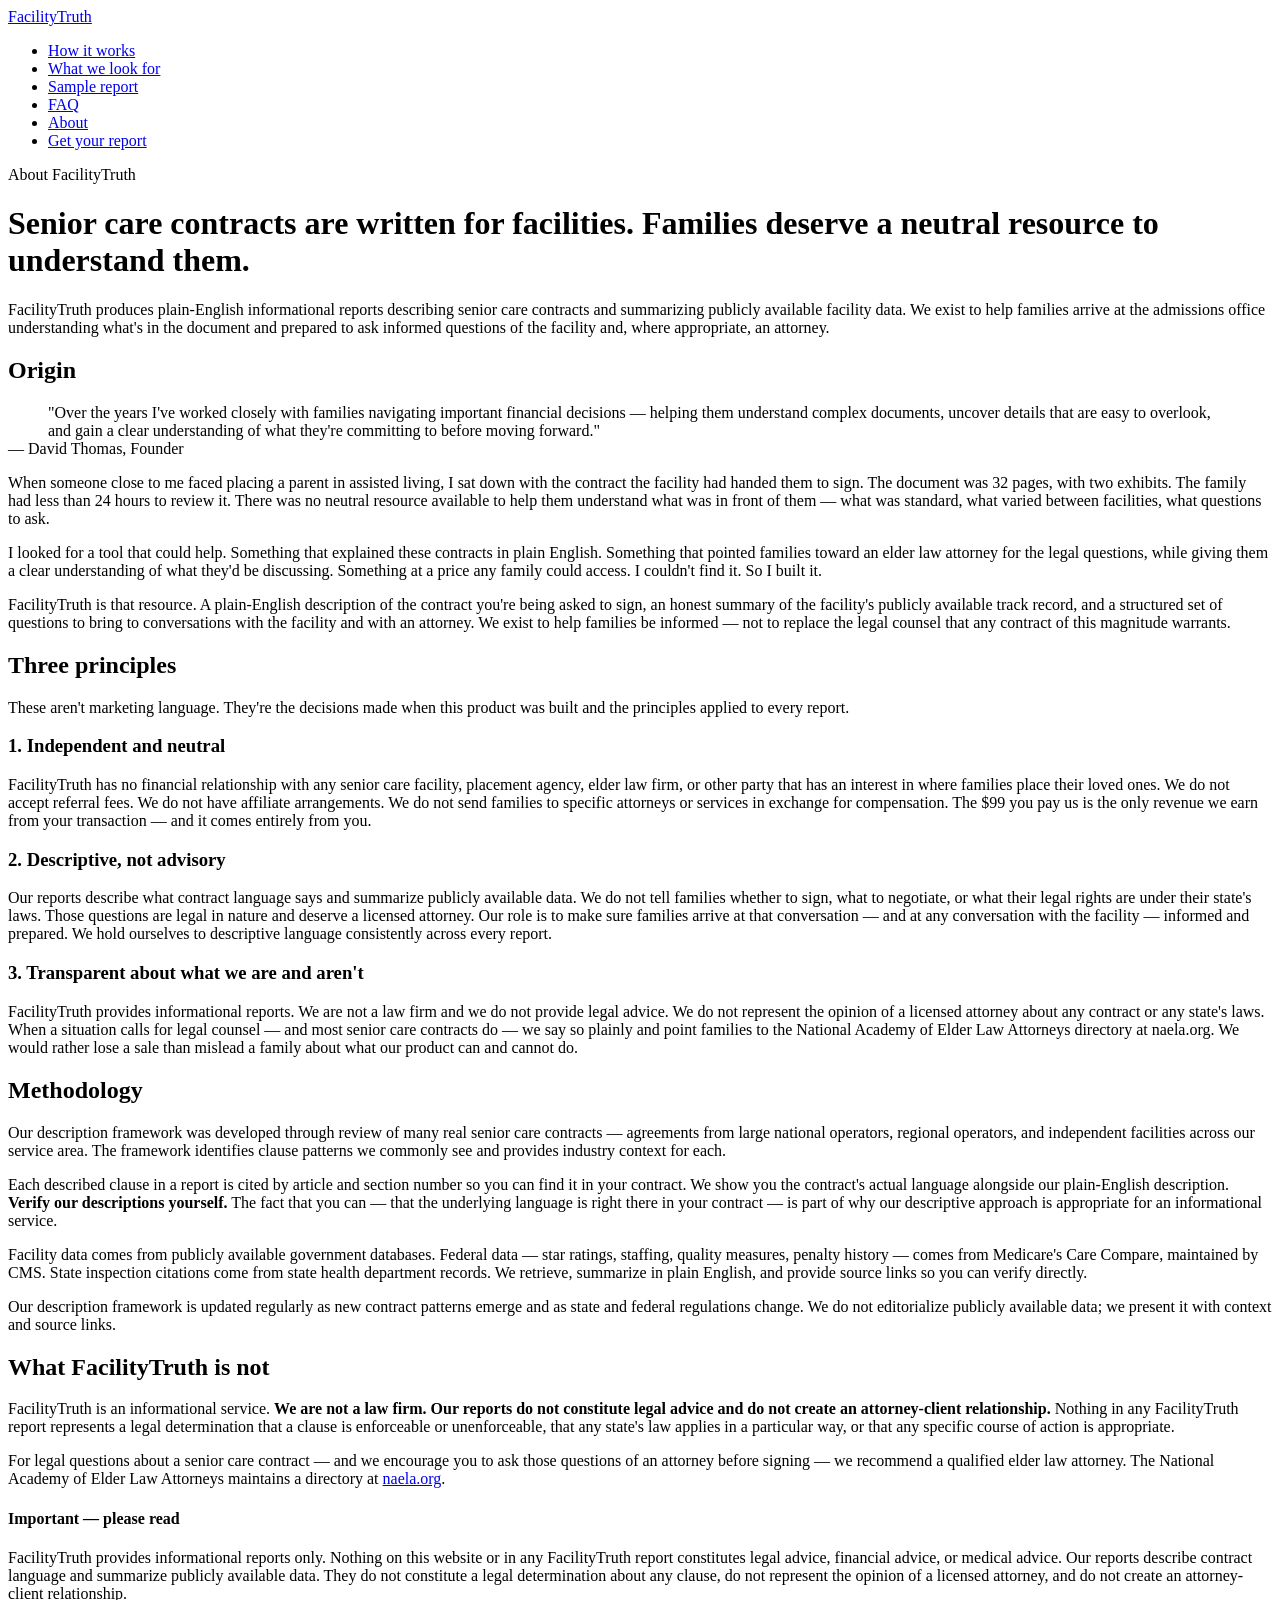
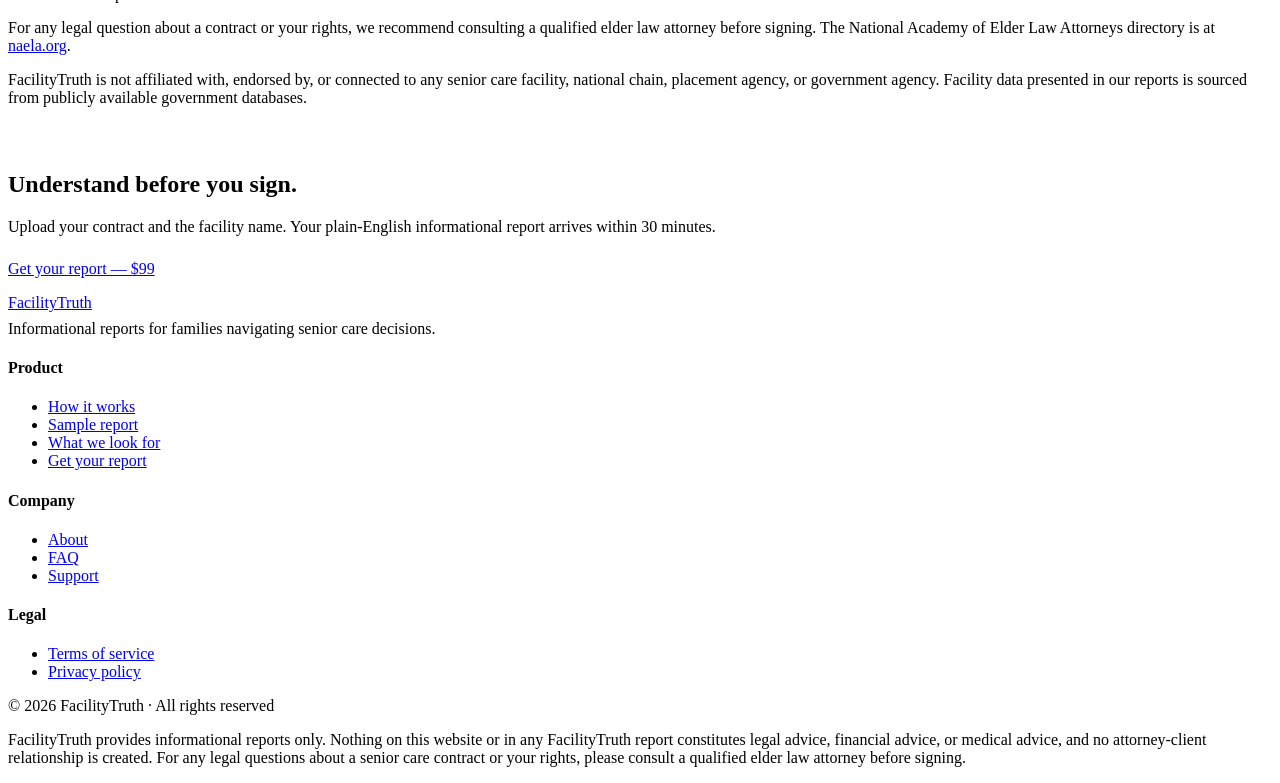
==== commit 706175fd: "Latest Revision for Atty Review" ====
--- a/about.html
+++ b/about.html
@@ -1,226 +1,136 @@
-<!DOCTYPE html>
-<!-- saved from url=(0054)file:///C:/Users/BRECK%20iD/Downloads/about%20(2).html -->
-<html lang="en"><head><meta http-equiv="Content-Type" content="text/html; charset=UTF-8">
-
-<meta name="viewport" content="width=device-width, initial-scale=1.0">
-<title>About — FacilityTruth</title>
-<meta name="description" content="FacilityTruth was built because assisted living contracts are written for facilities — not for the families who sign them.">
-<link rel="preconnect" href="https://fonts.googleapis.com/">
-<link href="./about_files/css2" rel="stylesheet">
-<style>
-  :root {
-    --navy:#0f2744;--navy2:#1a3a5c;--teal:#0f7c6b;--teal2:#1a9e8a;
-    --teal-lt:#e8f6f4;--teal-md:#c2ebe5;
-    --ink:#1c1c1a;--ink2:#3d3d3a;--ink3:#717169;
-    --paper:#f9f7f3;--paper2:#eeebe3;--paper3:#e5e1d8;--white:#ffffff;
-    --green:#2a7d4a;--green-lt:#edf7f0;--green-md:#b8e0c8;
-    --serif:'Playfair Display',Georgia,serif;
-    --sans:'DM Sans',system-ui,sans-serif;
-    --radius:10px;
-  }
-  *,*::before,*::after{box-sizing:border-box;margin:0;padding:0;}
-  html{scroll-behavior:smooth;}
-  body{font-family:var(--sans);background:var(--white);color:var(--ink);font-size:17px;line-height:1.75;-webkit-font-smoothing:antialiased;}
-
-  nav{position:fixed;top:0;left:0;right:0;z-index:100;background:rgba(255,255,255,0.96);backdrop-filter:blur(10px);border-bottom:1px solid var(--paper2);padding:0 2.5rem;height:66px;display:flex;align-items:center;justify-content:space-between;}
-  .nav-logo{font-family:var(--serif);font-size:22px;color:var(--navy);text-decoration:none;letter-spacing:-0.02em;}
-  .nav-logo span{color:var(--teal);}
-  .nav-links{display:flex;align-items:center;gap:2rem;list-style:none;}
-  .nav-links a{color:var(--ink3);text-decoration:none;font-size:14px;transition:color 0.2s;}
-  .nav-links a:hover{color:var(--navy);}
-  .nav-cta{background:var(--navy)!important;color:var(--white)!important;padding:9px 22px!important;border-radius:7px!important;font-weight:500!important;font-size:14px!important;}
-  .nav-cta:hover{background:var(--navy2)!important;color:var(--white)!important;}
-
-  /* HERO */
-  .about-hero{background:var(--paper);border-bottom:1px solid var(--paper2);padding:110px 2.5rem 70px;}
-  .about-hero-inner{max-width:720px;margin:0 auto;}
-  .section-label{font-size:11px;font-weight:500;letter-spacing:0.12em;text-transform:uppercase;color:var(--teal);margin-bottom:0.875rem;}
-  .about-hero h1{font-family:var(--serif);font-size:clamp(28px,4vw,48px);color:var(--navy);line-height:1.13;letter-spacing:-0.02em;margin-bottom:1.5rem;}
-  .about-hero-sub{font-size:19px;color:var(--ink3);font-weight:300;line-height:1.65;max-width:580px;}
-  .about-hero-sub em{font-style:italic;color:var(--ink2);}
-
-  /* STORY */
-  .story{background:var(--white);padding:80px 2.5rem;border-bottom:1px solid var(--paper2);}
-  .story-inner{max-width:720px;margin:0 auto;display:grid;grid-template-columns:auto 1fr;gap:3rem;align-items:start;}
-  .founder-avatar{width:120px;height:120px;background:var(--navy);border-radius:50%;display:flex;align-items:center;justify-content:center;font-family:var(--serif);font-size:44px;color:var(--white);flex-shrink:0;border:3px solid var(--teal-md);font-style:italic;}
-  .founder-name{font-family:var(--serif);font-size:28px;color:var(--navy);letter-spacing:-0.01em;margin-bottom:4px;}
-  .founder-role{font-size:12px;font-weight:500;color:var(--teal);letter-spacing:0.09em;text-transform:uppercase;margin-bottom:1.5rem;}
-  .founder-bio p{font-size:16px;color:var(--ink2);line-height:1.8;margin-bottom:1.25rem;}
-  .founder-bio p:last-child{margin-bottom:0;}
-  .founder-bio blockquote{font-family:var(--serif);font-style:italic;font-size:18px;color:var(--ink2);line-height:1.75;border-left:3px solid var(--teal-md);padding-left:1.25rem;margin-bottom:1.25rem;}
-
-  /* PRINCIPLES */
-  .principles{background:var(--paper);padding:80px 2.5rem;border-bottom:1px solid var(--paper2);}
-  .principles-inner{max-width:720px;margin:0 auto;}
-  .principles h2{font-family:var(--serif);font-size:clamp(24px,3vw,36px);color:var(--navy);letter-spacing:-0.02em;margin-bottom:0.75rem;}
-  .principles-sub{font-size:16px;color:var(--ink3);font-weight:300;margin-bottom:3rem;line-height:1.65;}
-  .principle-list{display:flex;flex-direction:column;gap:1.75rem;}
-  .principle-item{display:grid;grid-template-columns:auto 1fr;gap:1.5rem;align-items:start;}
-  .principle-num{font-family:var(--serif);font-size:36px;color:var(--paper3);line-height:1;font-style:italic;padding-top:2px;min-width:32px;}
-  .principle-title{font-size:16px;font-weight:500;color:var(--navy);margin-bottom:5px;}
-  .principle-body{font-size:15px;color:var(--ink2);line-height:1.75;}
-
-  /* METHODOLOGY */
-  .methodology{background:var(--white);padding:80px 2.5rem;border-bottom:1px solid var(--paper2);}
-  .methodology-inner{max-width:720px;margin:0 auto;}
-  .methodology h2{font-family:var(--serif);font-size:clamp(24px,3vw,36px);color:var(--navy);letter-spacing:-0.02em;margin-bottom:0.75rem;}
-  .methodology-sub{font-size:16px;color:var(--ink3);font-weight:300;margin-bottom:2rem;line-height:1.65;}
-  .methodology-body p{font-size:15px;color:var(--ink2);line-height:1.8;margin-bottom:1.25rem;}
-  .methodology-body p:last-child{margin-bottom:0;}
-  .methodology-body strong{color:var(--ink);font-weight:500;}
-
-  /* WHAT WE ARE NOT */
-  .not-box{background:var(--teal-lt);border:1px solid var(--teal-md);border-radius:var(--radius);padding:2rem;margin-top:2rem;}
-  .not-box-title{font-size:12px;font-weight:500;letter-spacing:0.09em;text-transform:uppercase;color:var(--teal);margin-bottom:1rem;}
-  .not-box p{font-size:15px;color:var(--ink2);line-height:1.75;margin-bottom:0.75rem;}
-  .not-box p:last-child{margin-bottom:0;}
-
-  /* DISCLAIMER */
-  .disclaimer{background:var(--paper);padding:60px 2.5rem;border-bottom:1px solid var(--paper2);}
-  .disclaimer-inner{max-width:720px;margin:0 auto;}
-  .disclaimer-box{background:var(--white);border:1px solid var(--paper2);border-radius:var(--radius);padding:2rem;}
-  .disclaimer-title{font-size:12px;font-weight:500;letter-spacing:0.09em;text-transform:uppercase;color:var(--ink3);margin-bottom:1rem;}
-  .disclaimer-body p{font-size:14px;color:var(--ink3);line-height:1.75;margin-bottom:0.75rem;}
-  .disclaimer-body p:last-child{margin-bottom:0;}
-  .disclaimer-body a{color:var(--teal);text-decoration:none;}
-  .disclaimer-body a:hover{text-decoration:underline;}
-
-  /* CTA */
-  .about-cta{background:var(--navy);padding:80px 2.5rem;}
-  .about-cta-inner{max-width:560px;margin:0 auto;text-align:center;}
-  .about-cta h2{font-family:var(--serif);font-size:clamp(24px,3vw,36px);color:var(--white);letter-spacing:-0.02em;margin-bottom:1rem;}
-  .about-cta p{font-size:16px;color:rgba(255,255,255,0.5);font-weight:300;margin-bottom:2.5rem;line-height:1.65;}
-  .btn-cta{background:var(--teal);color:var(--white);padding:15px 34px;border-radius:var(--radius);font-size:16px;font-weight:500;text-decoration:none;display:inline-flex;align-items:center;gap:8px;transition:background 0.2s,transform 0.15s;}
-  .btn-cta:hover{background:var(--teal2);transform:translateY(-1px);}
-
-  @media(max-width:640px){
-    .nav-links{display:none;}
-    .story-inner{grid-template-columns:1fr;}
-    .founder-avatar{width:80px;height:80px;font-size:30px;}
-    .principle-item{grid-template-columns:1fr;}
-    .principle-num{display:none;}
-  }
-</style>
-</head>
-<body>
-
-<nav>
-  <a href="file:///C:/Users/BRECK%20iD/Downloads/index.html" class="nav-logo">Facility<span>Truth</span></a>
-  <ul class="nav-links">
-    <li><a href="file:///C:/Users/BRECK%20iD/Downloads/how-it-works.html">How it works</a></li>
-    <li><a href="file:///C:/Users/BRECK%20iD/Downloads/red-flags.html">Red flags</a></li>
-    <li><a href="file:///C:/Users/BRECK%20iD/Downloads/sample-report.html">Sample report</a></li>
-    <li><a href="file:///C:/Users/BRECK%20iD/Downloads/faq.html">FAQ</a></li>
-    <li><a href="file:///C:/Users/BRECK%20iD/Downloads/about.html">About</a></li>
-    <li><a href="file:///C:/Users/BRECK%20iD/Downloads/index.html#get-report" class="nav-cta">Get your report</a></li>
-  </ul>
-</nav>
-
-<!-- HERO -->
-<section class="about-hero">
-  <div class="about-hero-inner">
-    <div class="section-label">About FacilityTruth</div>
-    <h1>Assisted living contracts are written for facilities. Someone needed to be on the family's side.</h1>
-    <p class="about-hero-sub">FacilityTruth exists because families deserve to understand what they're signing before <em>one of the most consequential commitments of their lives becomes binding.</em></p>
-  </div>
-</section>
-
-<!-- FOUNDER STORY -->
-<section class="story">
-  <div class="story-inner">
-    <div class="founder-avatar">D</div>
-    <div>
-      <div class="founder-name">David Thomas</div>
-      <div class="founder-role">Founder, FacilityTruth</div>
-      <div class="founder-bio">
-        <blockquote>"Over the years, I've worked closely with families navigating important financial decisions — helping them understand complex documents, uncover details that are easy to overlook, and gain a clear understanding of what they're committing to before moving forward."</blockquote>
-        <p>When someone close to me faced placing a parent in assisted living, I sat down with the contract the facility had handed them to sign that afternoon. What I found was striking. Uncapped rate escalation with no limit on frequency or amount. A binding arbitration waiver buried in a separate exhibit. A discharge clause so vague it gave the facility broad discretion to remove a resident with almost no notice. Provisions that would cost this family real money — in a document they were expected to sign under enormous emotional pressure, with no independent resource to help them understand it.</p>
-        <p>I looked for a tool that could help families the way I was helping this one. Something that explained the contract in plain English, flagged the problems, and told families what to push back on before signing. At a price any family could access. I couldn't find one. So I built it.</p>
-        <p>FacilityTruth is that resource. A plain-English analysis of the contract you're about to sign and an honest look at the facility's track record — so you can walk into that admissions office knowing exactly what you're agreeing to, and exactly what to ask for before you do.</p>
-      </div>
-    </div>
-  </div>
-</section>
-
-<!-- PRINCIPLES -->
-<section class="principles">
-  <div class="principles-inner">
-    <div class="section-label">What we stand for</div>
-    <h2>Three principles we don't compromise on</h2>
-    <p class="principles-sub">These aren't marketing language. They're the decisions we made when we built this product and hold ourselves to every day.</p>
-    <div class="principle-list">
-      <div class="principle-item">
-        <div class="principle-num">1</div>
-        <div>
-          <div class="principle-title">We are entirely on the family's side</div>
-          <div class="principle-body">FacilityTruth has no financial relationship with any assisted living facility, placement agency, or elder law firm. We do not accept referral fees. We do not have affiliate arrangements. We do not send families to attorneys or services in exchange for compensation. The $99 you pay us is the only money we make from your transaction — and it comes entirely from you, not from anyone with an interest in where your parent lives.</div>
-        </div>
-      </div>
-      <div class="principle-item">
-        <div class="principle-num">2</div>
-        <div>
-          <div class="principle-title">We say what we find, not what is comfortable</div>
-          <div class="principle-body">If a contract has serious problems, we say so clearly. If a facility's inspection record is poor, we report it plainly. We do not soften findings to avoid upsetting anyone. Families making decisions of this magnitude deserve complete, honest information — even when it's difficult to read. Our job is to inform, not to reassure.</div>
-        </div>
-      </div>
-      <div class="principle-item">
-        <div class="principle-num">3</div>
-        <div>
-          <div class="principle-title">We are transparent about what we are and what we aren't</div>
-          <div class="principle-body">FacilityTruth provides informational analysis. We explain what contract language means and summarize publicly available facility data. We do not provide legal advice, and we never claim to. When a situation warrants an elder law attorney, we say so explicitly — and we tell you how to find one. We would rather lose a sale than mislead a family about what our product can and cannot do.</div>
-        </div>
-      </div>
-    </div>
-  </div>
-</section>
-
-<!-- METHODOLOGY -->
-<section class="methodology">
-  <div class="methodology-inner">
-    <div class="section-label">Our methodology</div>
-    <h2>How we build every report</h2>
-    <p class="methodology-sub">What's behind the analysis — in plain English.</p>
-    <div class="methodology-body">
-      <p>Our contract analysis framework was developed through review of hundreds of real assisted living contracts — including agreements from the largest national chains, regional operators, and independent facilities across our ten covered states. The framework identifies specific clause patterns, language structures, and missing provisions that consistently appear in contracts that create problems for families.</p>
-      <p>Every flagged clause is cited by its exact article and section number so you can find and verify it in your own contract. We intentionally show you the source language alongside our plain-English explanation — <strong>because we want you to be able to check our work.</strong></p>
-      <p>Facility data comes from two primary sources. Medicare's Care Compare database — maintained by the Centers for Medicare and Medicaid Services — provides star ratings, staffing ratios, quality measures, and federal penalty history for every Medicare-certified facility in the country. State health department inspection records provide citation history at the state level, which our system retrieves and summarizes in plain English.</p>
-      <p>We update our analysis framework regularly as new contract patterns emerge and as regulatory changes affect what families should watch for. The Sunrise Senior Living class action settlement in December 2024 — $18.2 million, driven by staffing representation claims — is one example of how industry litigation directly informs what we flag.</p>
-    </div>
-
-    <div class="not-box">
-      <div class="not-box-title">What FacilityTruth is not</div>
-      <p>FacilityTruth is an informational tool. We explain contracts and summarize publicly available data. We are not a law firm and we do not provide legal advice. Nothing in our reports constitutes a legal determination that any clause is enforceable or unenforceable under your state's laws.</p>
-      <p>For legal questions about a specific contract or your rights under your state's laws, we recommend consulting a qualified elder law attorney. The National Academy of Elder Law Attorneys maintains a directory at <a href="https://www.naela.org/" target="_blank" rel="noopener">naela.org</a>.</p>
-    </div>
-  </div>
-</section>
-
-<!-- DISCLAIMER -->
-<section class="disclaimer">
-  <div class="disclaimer-inner">
-    <div class="disclaimer-box">
-      <div class="disclaimer-title">Important — please read</div>
-      <div class="disclaimer-body">
-        <p>FacilityTruth provides informational reports only. Nothing on this website or in any FacilityTruth report constitutes legal advice, financial advice, or medical advice. Our reports explain contract language and summarize publicly available facility data. They do not constitute a legal determination that any contract clause is enforceable or unenforceable, and they do not represent the opinion of a licensed attorney.</p>
-        <p>For legal questions about a specific contract or your rights under your state's laws, we recommend consulting a qualified elder law attorney. The National Academy of Elder Law Attorneys maintains a directory of qualified practitioners at <a href="https://www.naela.org/" target="_blank" rel="noopener">naela.org</a>.</p>
-        <p>FacilityTruth is not affiliated with, endorsed by, or connected to any assisted living facility, national chain, placement agency, or government agency. Facility data presented in our reports is sourced from publicly available government databases and is provided for informational purposes only.</p>
-      </div>
-    </div>
-  </div>
-</section>
-
-<!-- CTA -->
-<section class="about-cta">
-  <div class="about-cta-inner">
-    <h2>Know before you sign.</h2>
-    <p>Upload your contract and facility name. Your complete plain-English report arrives within 30 minutes.</p>
-    <a href="file:///C:/Users/BRECK%20iD/Downloads/index.html#get-report" class="btn-cta">
-      Get your report — $99
-      <svg width="16" height="16" viewBox="0 0 16 16" fill="none"><path d="M3 8h10M9 4l4 4-4 4" stroke="currentColor" stroke-width="1.5" stroke-linecap="round" stroke-linejoin="round"></path></svg>
-    </a>
-  </div>
-</section>
-
-
-
-</body></html>+
+<!DOCTYPE html>
+<html lang="en">
+<head>
+  <meta charset="UTF-8">
+  <meta name="viewport" content="width=device-width, initial-scale=1.0">
+  <title>About — FacilityTruth</title>
+  <meta name="description" content="FacilityTruth was built because senior care contracts are written for facilities, and families deserve a neutral resource to help them understand what they're signing.">
+  <link rel="stylesheet" href="styles.css">
+  <link rel="preconnect" href="https://fonts.googleapis.com">
+  <link rel="preconnect" href="https://fonts.gstatic.com" crossorigin>
+  <link href="https://fonts.googleapis.com/css2?family=Source+Sans+3:wght@400;500;600;700&family=Source+Serif+4:ital,opt,wght@0,8..60,400;0,8..60,600;0,8..60,700;1,8..60,400&display=swap" rel="stylesheet">
+</head>
+<body>
+
+<header class="site-header">
+  <div class="container">
+    <a href="/" class="brand">FacilityTruth</a>
+    <nav>
+      <ul>
+        <li><a href="/how-it-works.html">How it works</a></li>
+        <li><a href="/red-flags.html">What we look for</a></li>
+        <li><a href="/sample-report.html">Sample report</a></li>
+        <li><a href="/faq.html">FAQ</a></li>
+        <li><a href="/about.html">About</a></li>
+        <li><a href="/#get-report" class="cta">Get your report</a></li>
+      </ul>
+    </nav>
+  </div>
+</header>
+
+<main>
+  <div class="reading-container">
+    <p class="eyebrow">About FacilityTruth</p>
+    <h1>Senior care contracts are written for facilities. Families deserve a neutral resource to understand them.</h1>
+    <p class="hero-subtitle">FacilityTruth produces plain-English informational reports describing senior care contracts and summarizing publicly available facility data. We exist to help families arrive at the admissions office understanding what's in the document and prepared to ask informed questions of the facility and, where appropriate, an attorney.</p>
+
+    <h2>Origin</h2>
+
+    <blockquote>"Over the years I've worked closely with families navigating important financial decisions — helping them understand complex documents, uncover details that are easy to overlook, and gain a clear understanding of what they're committing to before moving forward."</blockquote>
+
+    <p class="text-muted" style="margin-top: -1rem;">— David Thomas, Founder</p>
+
+    <p>When someone close to me faced placing a parent in assisted living, I sat down with the contract the facility had handed them to sign. The document was 32 pages, with two exhibits. The family had less than 24 hours to review it. There was no neutral resource available to help them understand what was in front of them — what was standard, what varied between facilities, what questions to ask.</p>
+
+    <p>I looked for a tool that could help. Something that explained these contracts in plain English. Something that pointed families toward an elder law attorney for the legal questions, while giving them a clear understanding of what they'd be discussing. Something at a price any family could access. I couldn't find it. So I built it.</p>
+
+    <p>FacilityTruth is that resource. A plain-English description of the contract you're being asked to sign, an honest summary of the facility's publicly available track record, and a structured set of questions to bring to conversations with the facility and with an attorney. We exist to help families be informed — not to replace the legal counsel that any contract of this magnitude warrants.</p>
+
+    <h2>Three principles</h2>
+
+    <p>These aren't marketing language. They're the decisions made when this product was built and the principles applied to every report.</p>
+
+    <h3>1. Independent and neutral</h3>
+    <p>FacilityTruth has no financial relationship with any senior care facility, placement agency, elder law firm, or other party that has an interest in where families place their loved ones. We do not accept referral fees. We do not have affiliate arrangements. We do not send families to specific attorneys or services in exchange for compensation. The $99 you pay us is the only revenue we earn from your transaction — and it comes entirely from you.</p>
+
+    <h3>2. Descriptive, not advisory</h3>
+    <p>Our reports describe what contract language says and summarize publicly available data. We do not tell families whether to sign, what to negotiate, or what their legal rights are under their state's laws. Those questions are legal in nature and deserve a licensed attorney. Our role is to make sure families arrive at that conversation — and at any conversation with the facility — informed and prepared. We hold ourselves to descriptive language consistently across every report.</p>
+
+    <h3>3. Transparent about what we are and aren't</h3>
+    <p>FacilityTruth provides informational reports. We are not a law firm and we do not provide legal advice. We do not represent the opinion of a licensed attorney about any contract or any state's laws. When a situation calls for legal counsel — and most senior care contracts do — we say so plainly and point families to the National Academy of Elder Law Attorneys directory at naela.org. We would rather lose a sale than mislead a family about what our product can and cannot do.</p>
+
+    <h2>Methodology</h2>
+
+    <p>Our description framework was developed through review of many real senior care contracts — agreements from large national operators, regional operators, and independent facilities across our service area. The framework identifies clause patterns we commonly see and provides industry context for each.</p>
+
+    <p>Each described clause in a report is cited by article and section number so you can find it in your contract. We show you the contract's actual language alongside our plain-English description. <strong>Verify our descriptions yourself.</strong> The fact that you can — that the underlying language is right there in your contract — is part of why our descriptive approach is appropriate for an informational service.</p>
+
+    <p>Facility data comes from publicly available government databases. Federal data — star ratings, staffing, quality measures, penalty history — comes from Medicare's Care Compare, maintained by CMS. State inspection citations come from state health department records. We retrieve, summarize in plain English, and provide source links so you can verify directly.</p>
+
+    <p>Our description framework is updated regularly as new contract patterns emerge and as state and federal regulations change. We do not editorialize publicly available data; we present it with context and source links.</p>
+
+    <h2>What FacilityTruth is not</h2>
+
+    <p>FacilityTruth is an informational service. <strong>We are not a law firm. Our reports do not constitute legal advice and do not create an attorney-client relationship.</strong> Nothing in any FacilityTruth report represents a legal determination that a clause is enforceable or unenforceable, that any state's law applies in a particular way, or that any specific course of action is appropriate.</p>
+
+    <p>For legal questions about a senior care contract — and we encourage you to ask those questions of an attorney before signing — we recommend a qualified elder law attorney. The National Academy of Elder Law Attorneys maintains a directory at <a href="https://www.naela.org" target="_blank" rel="noopener">naela.org</a>.</p>
+
+    <div class="disclaimer-box">
+      <h4>Important — please read</h4>
+      <p>FacilityTruth provides informational reports only. Nothing on this website or in any FacilityTruth report constitutes legal advice, financial advice, or medical advice. Our reports describe contract language and summarize publicly available data. They do not constitute a legal determination about any clause, do not represent the opinion of a licensed attorney, and do not create an attorney-client relationship.</p>
+      <p>For any legal question about a contract or your rights, we recommend consulting a qualified elder law attorney before signing. The National Academy of Elder Law Attorneys directory is at <a href="https://www.naela.org" target="_blank" rel="noopener">naela.org</a>.</p>
+      <p>FacilityTruth is not affiliated with, endorsed by, or connected to any senior care facility, national chain, placement agency, or government agency. Facility data presented in our reports is sourced from publicly available government databases.</p>
+    </div>
+
+    <div class="section-rule" style="margin-top: 4rem;">
+      <h2>Understand before you sign.</h2>
+      <p>Upload your contract and the facility name. Your plain-English informational report arrives within 30 minutes.</p>
+      <p style="margin-top: 1.5rem;">
+        <a href="/#get-report" class="btn btn-primary">Get your report — $99</a>
+      </p>
+    </div>
+  </div>
+</main>
+
+<footer class="site-footer">
+  <div class="container">
+    <div class="footer-grid">
+      <div>
+        <a href="/" class="brand">FacilityTruth</a>
+        <p class="text-small" style="margin-top: 0.5rem;">Informational reports for families navigating senior care decisions.</p>
+      </div>
+      <div>
+        <h4>Product</h4>
+        <ul>
+          <li><a href="/how-it-works.html">How it works</a></li>
+          <li><a href="/sample-report.html">Sample report</a></li>
+          <li><a href="/red-flags.html">What we look for</a></li>
+          <li><a href="/#get-report">Get your report</a></li>
+        </ul>
+      </div>
+      <div>
+        <h4>Company</h4>
+        <ul>
+          <li><a href="/about.html">About</a></li>
+          <li><a href="/faq.html">FAQ</a></li>
+          <li><a href="mailto:support@facilitytruth.com">Support</a></li>
+        </ul>
+      </div>
+      <div>
+        <h4>Legal</h4>
+        <ul>
+          <li><a href="/terms.html">Terms of service</a></li>
+          <li><a href="/privacy.html">Privacy policy</a></li>
+        </ul>
+      </div>
+    </div>
+    <div class="footer-bottom">
+      <p>© 2026 FacilityTruth · All rights reserved</p>
+      <p class="footer-disclaimer">FacilityTruth provides informational reports only. Nothing on this website or in any FacilityTruth report constitutes legal advice, financial advice, or medical advice, and no attorney-client relationship is created. For any legal questions about a senior care contract or your rights, please consult a qualified elder law attorney before signing.</p>
+    </div>
+  </div>
+</footer>
+
+</body>
+</html>
